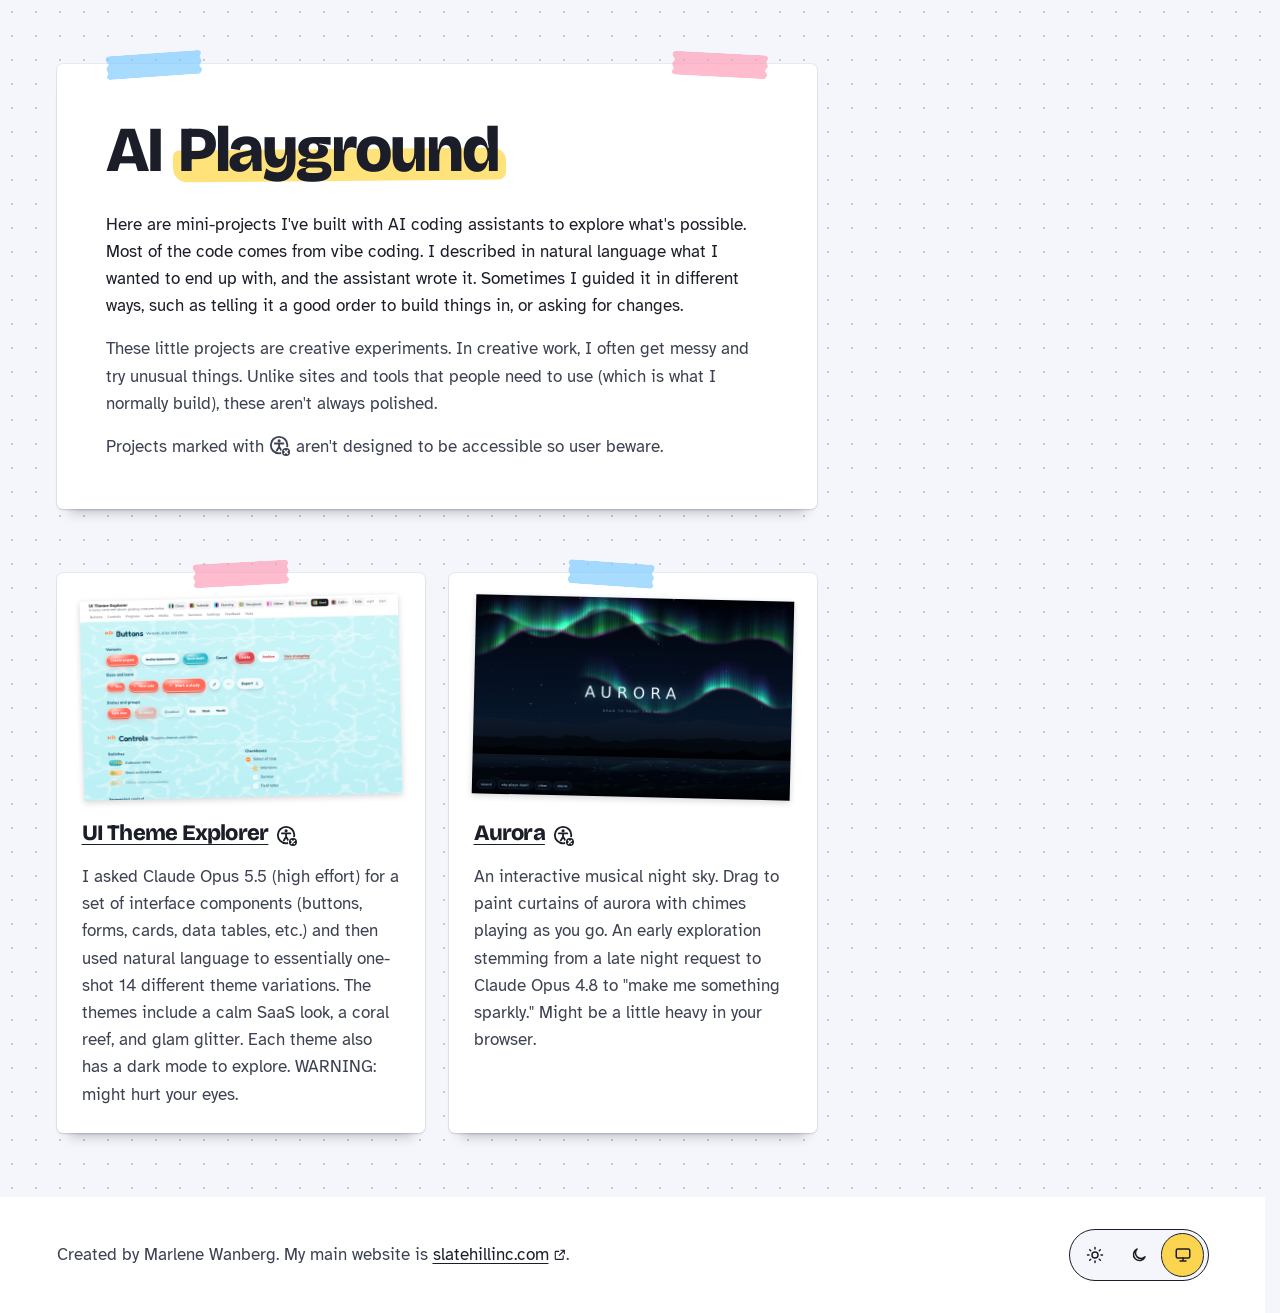
==== index.html @ acf60cfd "feat: add AI Playground gallery and first two explorations - add gallery page with project cards, ac" ====
<!DOCTYPE html>
<html lang="en">

<head>
  <meta charset="utf-8">
  <meta name="viewport" content="width=device-width, initial-scale=1">
  <title>AI Playground</title>
  <meta name="description"
    content="Mini-projects Marlene Wanberg built with AI coding assistants to explore what's possible.">
  <link rel="preconnect" href="https://fonts.googleapis.com">
  <link rel="preconnect" href="https://fonts.gstatic.com" crossorigin>
  <link rel="stylesheet"
    href="https://fonts.googleapis.com/css2?family=Atkinson+Hyperlegible:wght@400;700&family=Bricolage+Grotesque:opsz,wght@12..96,800&display=swap">
  <link rel="stylesheet" href="styles.css">
  <script>
    /* Applies a theme saved by the footer's switch before the first paint,
       so the page never flashes the other theme. The key is specific to this
       site because every page on mwanberg.github.io shares one storage. */
    try {
      const theme = localStorage.getItem('ai-playground-theme');
      if (theme === 'light' || theme === 'dark') document.documentElement.dataset.theme = theme;
    } catch { }
  </script>
  <!-- icons -->
  <link rel="icon" href="favicon.ico?v=5527d947" sizes="32x32">
  <link rel="icon" href="favicon.svg?v=9356d9ef" type="image/svg+xml">
  <link rel="apple-touch-icon" href="apple-touch-icon.png?v=b6b447d3">
  <link rel="manifest" href="site.webmanifest?v=02307423">
  <!-- /icons -->
</head>

<body>
  <svg class="icon-sprite" aria-hidden="true">
    <!-- The universal access figure with an "x" badge in the corner. The
       surface-colored ring around the badge separates it from the figure's
       circle. -->
    <symbol id="icon-a11y-off" viewBox="0 0 24 24">
      <circle cx="11" cy="11" r="9" fill="none" stroke="currentColor" stroke-width="2" />
      <circle cx="11" cy="6.2" r="1.7" fill="currentColor" />
      <path d="M6.4 9.2h9.2M11 9.2v3.6l-2.5 4M11 12.8l2.5 4" fill="none" stroke="currentColor" stroke-width="2"
        stroke-linecap="round" stroke-linejoin="round" />
      <circle cx="18.5" cy="18.5" r="5.5" style="fill: var(--color-surface)" />
      <circle cx="18.5" cy="18.5" r="4.4" fill="currentColor" />
      <path d="M16.8 16.8l3.4 3.4M20.2 16.8l-3.4 3.4" fill="none" stroke-width="1.5" stroke-linecap="round"
        style="stroke: var(--color-surface)" />
    </symbol>
    <!-- Theme switch icons: a sun, a crescent moon, and a monitor. -->
    <symbol id="icon-sun" viewBox="0 0 24 24">
      <circle cx="12" cy="12" r="4" fill="none" stroke="currentColor" stroke-width="2" />
      <path d="M12 2v2M12 20v2M4.9 4.9l1.4 1.4M17.7 17.7l1.4 1.4M2 12h2M20 12h2M4.9 19.1l1.4-1.4M17.7 6.3l1.4-1.4"
        fill="none" stroke="currentColor" stroke-width="2" stroke-linecap="round" />
    </symbol>
    <symbol id="icon-moon" viewBox="0 0 24 24">
      <path d="M20 14.5A8 8 0 1 1 9.5 4a6.5 6.5 0 0 0 10.5 10.5Z" fill="none" stroke="currentColor" stroke-width="2"
        stroke-linejoin="round" />
    </symbol>
    <symbol id="icon-system" viewBox="0 0 24 24">
      <rect x="3" y="4" width="18" height="12" rx="2" fill="none" stroke="currentColor" stroke-width="2" />
      <path d="M8 20h8M12 16v4" fill="none" stroke="currentColor" stroke-width="2" stroke-linecap="round" />
    </symbol>
    <!-- An arrow leaving a box. -->
    <symbol id="icon-external" viewBox="0 0 24 24">
      <path d="M14 4h6v6M20 4l-9 9M18 14v5a1 1 0 0 1-1 1H5a1 1 0 0 1-1-1V7a1 1 0 0 1 1-1h5" fill="none"
        stroke="currentColor" stroke-width="2" stroke-linecap="round" stroke-linejoin="round" />
    </symbol>
  </svg>

  <main class="page">
    <header class="intro">
      <h1>AI <span class="hl">Playground</span></h1>
      <p>Here are mini-projects I've built with AI coding assistants to explore what's possible. Most of the code comes
        from vibe coding. I described in natural language what I wanted to end up with, and the assistant wrote it.
        Sometimes I guided it in different ways, such as telling it a good order to build things in, or asking for
        changes.</p>
      <p class="intro-disclaimer">These little projects are creative experiments. In creative work, I often get messy
        and try unusual things. Unlike sites and tools that people need to use (which is what I normally build), these
        aren't always polished.</p>
      <p class="intro-legend">Projects marked with <svg role="img" aria-label="the accessibility symbol with an x badge">
          <use href="#icon-a11y-off" />
        </svg> aren't designed to be accessible so user beware.</p>
    </header>

    <ul class="gallery" role="list">
      <li class="card">
        <div class="card-main">
          <h2 class="card-title"><a class="card-link" href="ui-theme-explorer/index.html">UI Theme Explorer<span
                class="visually-hidden"> (not designed to be accessible)</span></a><span class="a11y-flag"
              aria-hidden="true"><svg class="a11y-flag-icon">
                <use href="#icon-a11y-off" />
              </svg><span class="a11y-flag-tip"><span class="a11y-flag-tip-body">Not designed to be
                  accessible</span></span></span></h2>
          <img class="card-image" src="ui-theme-explorer/preview.png"
            alt="The Reef theme: coral and teal rounded buttons and toggle switches with fish on them, on a rippling aqua background."
            width="1280" height="800">
          <p class="card-description">I asked Claude Opus 5.5 (high effort) for a set of interface components (buttons,
            forms, cards, data tables, etc.) and then used natural language to essentially one-shot 14 different theme
            variations. The themes include a calm SaaS look, a coral reef, and glam glitter. Each theme also has a dark
            mode to explore. WARNING: might hurt your eyes.</p>
        </div>
      </li>

      <li class="card">
        <div class="card-main">
          <h2 class="card-title"><a class="card-link" href="aurora/index.html">Aurora<span class="visually-hidden">
                (not designed to be accessible)</span></a><span class="a11y-flag" aria-hidden="true"><svg
                class="a11y-flag-icon">
                <use href="#icon-a11y-off" />
              </svg><span class="a11y-flag-tip"><span class="a11y-flag-tip-body">Not designed to be
                  accessible</span></span></span></h2>
          <img class="card-image" src="aurora/preview.png"
            alt="Green and violet aurora curtains over dark mountains and a lake, with the title &quot;Aurora&quot; and the prompt &quot;Drag to paint the sky.&quot;"
            width="1280" height="800">
          <p class="card-description">An interactive musical night sky. Drag to paint curtains of aurora with chimes
            playing as you go. An early exploration stemming from a late night request to Claude Opus 4.8 to "make me
            something sparkly." Might be a little heavy in your browser.</p>
        </div>
      </li>
    </ul>
  </main>

  <footer class="site-footer">
    <div class="site-footer-inner">
      <p>Created by Marlene Wanberg. My main website is <a href="https://www.slatehillinc.com/" target="_blank"
          rel="noopener">slatehillinc.com<span class="visually-hidden"> (opens in a new tab)</span><svg
            class="icon-external" aria-hidden="true">
            <use href="#icon-external" />
          </svg></a>.</p>
      <div class="theme-switch" role="radiogroup" aria-label="Theme" hidden>
        <div class="theme-switch-track">
          <label class="theme-option"><input class="visually-hidden" type="radio" name="theme" value="light"><svg
              aria-hidden="true">
              <use href="#icon-sun" />
            </svg><span class="visually-hidden">Light</span></label>
          <label class="theme-option"><input class="visually-hidden" type="radio" name="theme" value="dark"><svg
              aria-hidden="true">
              <use href="#icon-moon" />
            </svg><span class="visually-hidden">Dark</span></label>
          <label class="theme-option"><input class="visually-hidden" type="radio" name="theme" value="system"><svg
              aria-hidden="true">
              <use href="#icon-system" />
            </svg><span class="visually-hidden">System</span></label>
        </div>
      </div>
    </div>
  </footer>

  <script>
    /* Escape hides a showing tooltip without moving focus or the pointer
       (WCAG 1.4.13). The selector matches the conditions that show a tip in
       styles.css, so only the showing one is dismissed. The tip can show
       again once the pointer leaves the flag or focus leaves the link. */
    document.addEventListener('keydown', (event) => {
      if (event.key !== 'Escape') return;
      for (const card of document.querySelectorAll('.card:has(.a11y-flag:hover, .card-link:focus-visible)')) {
        card.dataset.tipDismissed = '';
      }
    });
    for (const card of document.querySelectorAll('.card')) {
      const reset = () => delete card.dataset.tipDismissed;
      card.querySelector('.a11y-flag')?.addEventListener('pointerleave', reset);
      card.querySelector('.card-link').addEventListener('blur', reset);
    }

    /* A tip is centered on its icon, so near a window edge it would run off
       screen. When it shows, measure it and shift it back inside; the arrow
       shifts the other way to stay over the icon. */
    const EDGE = 8;
    function keepOnScreen(tip) {
      tip.style.setProperty('--tip-nudge', '0px');
      const { left, right, width } = tip.getBoundingClientRect();
      if (width === 0) return;
      /* clientWidth excludes the scrollbar; innerWidth does not. */
      const visible = document.documentElement.clientWidth;
      let nudge = 0;
      if (right > visible - EDGE) nudge = visible - EDGE - right;
      if (left + nudge < EDGE) nudge = EDGE - left;
      tip.style.setProperty('--tip-nudge', `${nudge}px`);
    }
    for (const card of document.querySelectorAll('.card:has(.a11y-flag-tip)')) {
      const tip = card.querySelector('.a11y-flag-tip');
      card.querySelector('.a11y-flag').addEventListener('pointerenter', () => keepOnScreen(tip));
      card.querySelector('.card-link').addEventListener('focus', () => keepOnScreen(tip));
    }

    /* The footer's theme switch: Light and Dark set data-theme and save the
       choice; System clears both, so the page follows the system again. The
       script in <head> restores a saved choice on the next visit. Storage
       can be unavailable (some private modes), and the switch still works
       for the current page. */
    const THEME_KEY = 'ai-playground-theme';
    const themeSwitch = document.querySelector('.theme-switch');
    const current = document.documentElement.dataset.theme ?? 'system';
    for (const input of themeSwitch.querySelectorAll('input[name="theme"]')) {
      input.checked = input.value === current;
      input.addEventListener('change', () => {
        const root = document.documentElement;
        if (input.value === 'system') delete root.dataset.theme;
        else root.dataset.theme = input.value;
        try {
          if (input.value === 'system') localStorage.removeItem(THEME_KEY);
          else localStorage.setItem(THEME_KEY, input.value);
        } catch { }
      });
    }
    themeSwitch.hidden = false;

    /* A [data-opens] button opens the dialog with that id as a modal. A click
       whose target is the dialog itself came from the backdrop, and closes it
       only if the press started there too, so a text selection dragged past
       the paper's edge does not. */
    for (const button of document.querySelectorAll('[data-opens]')) {
      const dialog = document.getElementById(button.dataset.opens);
      if (!dialog) {
        console.error(`No dialog with id "${button.dataset.opens}"`);
        continue;
      }
      let pressedOnBackdrop = false;
      // Buttons start hidden: without this script they could not open
      // anything.
      button.hidden = false;
      button.addEventListener('click', () => dialog.showModal());
      dialog.addEventListener('pointerdown', (event) => {
        pressedOnBackdrop = event.target === dialog;
      });
      dialog.addEventListener('click', (event) => {
        if (pressedOnBackdrop && event.target === dialog) dialog.close();
      });
    }
  </script>
</body>

</html>
---- styles.css ----
/* Later layers win, so components override base without raising specificity. */
@layer tokens, base, components;

/* TOKENS: every visual value is declared here as a custom property, with
   its user-preference overrides. The other layers use only these. Media
   query breakpoints are the exception, since custom properties cannot be
   used in a media query. */
@layer tokens {
  :root {
    /* Colors are light-dark(light, dark) pairs. color-scheme picks the
       side: light dark follows the system, and the footer's theme switch
       sets data-theme to force one. */
    color-scheme: light dark;

    /* Text colors need 7:1 against --color-bg and --color-surface; the
       focus color needs 3:1 against both. */
    --color-bg: light-dark(#f4f6fb, #161922);
    --color-surface: light-dark(#ffffff, #212532);
    --color-text: light-dark(#1b1e29, #f0f2f7);
    --color-text-muted: light-dark(#3d4252, #c4c8d6);
    --color-link: var(--color-text);
    /* Transparent: in forced colors mode the browser replaces it with a
       system color and drops the shadows, so it outlines the paper. Under
       prefers-contrast: more it is --color-text. */
    --color-paper-edge: transparent;
    --color-focus: light-dark(#3546c8, #9fb0ff);
    /* Fill behind a card image, visible while it loads or if it fails. */
    --color-image-placeholder: light-dark(#e9ecf3, #2a2f3e);

    /* Decoration. The dots never sit behind text: text is always on a
       solid surface. The highlighter sits behind the page title, which is
       large text, so it needs 4.5:1 against --color-text. */
    --color-dot: light-dark(#c3c9d9, #2c3242);
    /* Yellow highlighter ink in light mode; in dark mode, a deep rose from
       the tape's pink, since a yellow dark enough for light text turns
       muddy. */
    --color-highlight: light-dark(#ffe27a, #7a2b4a);
    /* Button hover fill and the theme switch's thumb: in light mode a
       slightly heavier ink. Text and icons on it are normal size, so it
       needs 7:1, stricter than the title's 4.5:1 on --color-highlight. */
    --color-highlight-pool: light-dark(#fbd450, #7a2b4a);
    --color-tape-1: rgb(255 160 185 / 0.7);
    --color-tape-2: rgb(130 205 255 / 0.7);
    --color-tape-3: rgb(150 225 185 / 0.7);
    --color-tape-4: rgb(200 180 255 / 0.7);
    --color-tape-5: rgb(255 200 145 / 0.7);
    /* Taped paper: a hairline and contact shadow all round, plus a lift
       shadow under the untaped bottom edge only; its negative spread keeps
       it off the top and sides. */
    --shadow-paper:
      0 0 0 1px light-dark(rgb(20 24 40 / 0.05), rgb(0 0 0 / 0.35)),
      0 1px 2px light-dark(rgb(20 24 40 / 0.12), rgb(0 0 0 / 0.45)),
      0 14px 12px -12px light-dark(rgb(20 24 40 / 0.3), rgb(0 0 0 / 0.7));
    /* Things that float above the page: the tooltip and the dialog. */
    --shadow-float:
      0 1px 2px light-dark(rgb(20 24 40 / 0.08), rgb(0 0 0 / 0.4)),
      0 10px 28px light-dark(rgb(20 24 40 / 0.1), rgb(0 0 0 / 0.35));
    /* Print: a card's screenshot, styled as a photo print on the paper. */
    --shadow-print: 0 2px 6px light-dark(rgb(20 24 40 / 0.18), rgb(0 0 0 / 0.5));
    --print-tilt: 1.35deg;

    --font-display: "Bricolage Grotesque", system-ui, sans-serif;
    --font-body: "Atkinson Hyperlegible", system-ui, sans-serif;
    --font-size-small: 0.875rem;
    --font-size-body: 1.0625rem;
    --font-size-card-title: 1.375rem;
    /* The minimum keeps "Playground" on one line in a 320px viewport (400%
       zoom), where the intro leaves about 5.5 times the title size for it. */
    --font-size-page-title: clamp(2.25rem, 1.5rem + 5vw, 4rem);
    --font-weight-display: 800;
    --font-weight-strong: 700;
    --letter-spacing-display: -0.035em;
    --line-height-body: 1.6;
    --line-height-tight: 1.15;

    /* Spacing scale: multiples of 8px, plus one 4px half-step for tight
       spots. */
    --space-1: 0.25rem;
    --space-2: 0.5rem;
    --space-3: 1rem;
    --space-4: 1.5rem;
    --space-5: 2rem;
    --space-6: 3rem;
    --space-7: 4rem;

    /* Page grid: every block spans whole columns, so edges line up. */
    --grid-columns: 12;
    --gutter: var(--space-4);
    --page-max: 75rem;
    --page-inline: var(--space-4);
    /* Room above the intro; at least half of --tape-block-size, the tape's
       overhang, so the tape stays on screen. */
    --page-block-start: var(--space-7);
    --intro-padding: var(--space-6);
    --dot-spacing: var(--gutter);
    --dot-size: 1px;
    --dot-fade: calc(var(--dot-size) * 1.5);

    /* Stacking inside a card: the stretched link covers the rotated print,
       and the flag sits above the link so the pointer can reach it. The
       tape lies over the link's focus ring, where no focus color could
       contrast with both the page and the pale tape; the rest of the ring
       stays visible. */
    --layer-behind: -1;
    --layer-link: 1;
    --layer-flag: 2;
    --layer-tape: 3;

    --radius: 0.375rem;
    --border-width: 1px;
    --focus-width: 3px;
    --focus-offset: 3px;
    --underline-width: 1px;
    --underline-width-hover: 2px;
    --underline-offset: 0.2em;

    /* Card image shape; screenshots of another shape are cropped to it. */
    --card-image-ratio: 16 / 10;
    /* Highlighter stroke behind "Playground": the lower part of the line,
       barely past each end of the word, at a slight angle with uneven
       rounded ends. In em of the title. */
    --highlight-inset: 0.6em -0.05em 0.1em -0.02em;
    --highlight-radius: 0.1em 0.2em 0.12em 0.22em;
    --highlight-tilt: -0.5deg;

    /* Buttons: a thin line drawn twice, the second pass slightly askew. */
    --button-line: 1px;
    --button-radius: 0.5rem 0.35rem 0.55rem 0.3rem / 0.35rem 0.55rem 0.3rem 0.5rem;
    --button-second-radius: 0.6rem 0.3rem 0.5rem 0.4rem / 0.4rem 0.6rem 0.35rem 0.5rem;
    /* How far the second line reaches past the border; the focus ring
       clears it by this much. */
    --button-second-reach: 3px;
    --button-second-inset:
      calc(var(--button-second-reach) * -1) -2px -2px calc(var(--button-second-reach) * -1);
    --button-second-tilt: -1.2deg;
    /* On hover the second line eases most of the way into line. */
    --button-hover-straighten: 0.3;
    --button-press: 1px;

    --tape-inline-size: 6rem;
    --tape-block-size: 1.5rem;
    --tape-angle-intro-start: -4deg;
    --tape-angle-intro-end: 3deg;
    /* Torn ends: a jagged edge at each short side of a tape strip. */
    --tape-edge: polygon(
      0 8%, 3% 0, 97% 0, 100% 10%, 98% 28%, 100% 46%, 97% 64%, 100% 82%,
      97% 100%, 3% 100%, 0 90%, 2% 72%, 0 54%, 3% 36%, 0 18%
    );
    --prose-max: 65ch;
    /* Minimum size for controls outside running text. */
    --target-min: 44px;

    /* Small icons set inside a line of text, such as the external link
       arrow; the baseline offset centers them on the text. */
    --icon-inline-size: 0.8em;
    --icon-inline-baseline: -0.1em;

    /* Accessibility flag: the icon after a card title and its tooltip. */
    --flag-size: 1em;
    /* Optical offset that sets the icon low beside the title; in em so it
       scales with the title. */
    --flag-baseline: -0.33em;
    --flag-gap: var(--space-2);
    /* Body text is smaller than a card title, so the legend's icon needs a
       larger share of it to stay recognizable. */
    --flag-size-legend: 1.3em;
    --flag-legend-baseline: -0.3em;
    --tip-max: 16rem;
    --tip-rise: 0.25rem;
    --tip-arrow: 0.625rem;
    /* Horizontal correction that keeps a showing tip inside the window;
       index.html's script sets it per tip. */
    --tip-nudge: 0px;

    /* Backstory dialog. */
    --dialog-max: 40rem;
    --dialog-viewport-gap: var(--page-inline);
    /* A viewport unit, so the paper's limit does not depend on the dialog's
       own height, which follows its content. */
    --dialog-max-block: min(40rem, 100dvh - 2 * var(--dialog-viewport-gap));
    --dialog-padding: var(--intro-padding);
    --dialog-rise: 0.75rem;
    --color-backdrop: light-dark(rgb(20 24 40 / 0.45), rgb(0 0 0 / 0.6));

    /* Footer theme switch: a pill-shaped track with a thumb that slides to
       the chosen option. */
    --switch-padding: 3px;
    --switch-radius: 999px;
    /* Each option is a fixed square slot, so the track never changes size;
       the target minimum keeps each slot easy to hit. */
    --switch-option-size: var(--target-min);
    --switch-icon-size: 1.125rem;
    /* The thumb's slide: slower than other motion, easing in and out. */
    --switch-duration: 450ms;
    --ease-in-out: cubic-bezier(0.45, 0, 0.25, 1);

    /* Motion: one curve, fast at the start and settling gently. Quick is
       for small feedback such as a fill or a tooltip; settle is for things
       that move into place. */
    --ease-out: cubic-bezier(0.22, 1, 0.36, 1);
    --duration-quick: 150ms;
    --duration-settle: 260ms;
  }

  /* Narrow viewports, including high zoom: tighter page edges and intro
     padding leave room for the text. */
  @media (width < 40rem) {
    :root {
      --page-inline: var(--space-3);
      --intro-padding: var(--space-4);
    }
  }

  /* A theme chosen in the footer overrides the system preference. */
  :root[data-theme="light"] {
    color-scheme: light;
  }

  :root[data-theme="dark"] {
    color-scheme: dark;
  }

  @media (prefers-contrast: more) {
    :root {
      --color-paper-edge: var(--color-text);
    }
  }

  /* In forced colors mode the browser replaces authored colors but keeps
     system colors. Highlight keeps the focus ring distinct from text, and
     Canvas keeps the flag badge's ring and "x", drawn in --color-surface,
     apart from the badge's disc. */
  @media (forced-colors: active) {
    :root {
      --color-focus: Highlight;
      --color-surface: Canvas;
    }
  }

  /* Per-card variety: tape color cycles every 5 cards; tape angle,
     torn-end direction, position, and length, and the print's tilt, every
     7. Cards up to 4 apart always differ in color, which covers every
     side, stacked, and diagonal neighbor in the gallery's 1, 2, or 3
     columns. Neither 5 nor 7 shares a factor with 2 or 3, so each column
     steps through every color and angle. */
  .card:nth-child(5n + 1) { --tape-color: var(--color-tape-1); }
  .card:nth-child(5n + 2) { --tape-color: var(--color-tape-2); }
  .card:nth-child(5n + 3) { --tape-color: var(--color-tape-3); }
  .card:nth-child(5n + 4) { --tape-color: var(--color-tape-4); }
  .card:nth-child(5n + 5) { --tape-color: var(--color-tape-5); }

  .card:nth-child(7n + 1) { --tape-angle: -3deg; --tape-flip: 1; --tape-shift: 0%; --tape-length: 1; --print-turn: -1; }
  .card:nth-child(7n + 2) { --tape-angle: 4deg; --tape-flip: -1; --tape-shift: -6%; --tape-length: 0.9; --print-turn: 1; }
  .card:nth-child(7n + 3) { --tape-angle: -1.5deg; --tape-flip: 1; --tape-shift: 4%; --tape-length: 1.1; --print-turn: -1; }
  .card:nth-child(7n + 4) { --tape-angle: 2.5deg; --tape-flip: -1; --tape-shift: -3%; --tape-length: 1; --print-turn: 1; }
  .card:nth-child(7n + 5) { --tape-angle: -5deg; --tape-flip: 1; --tape-shift: 6%; --tape-length: 0.85; --print-turn: 1; }
  .card:nth-child(7n + 6) { --tape-angle: 1.5deg; --tape-flip: -1; --tape-shift: -5%; --tape-length: 1.15; --print-turn: -1; }
  .card:nth-child(7n + 7) { --tape-angle: -2deg; --tape-flip: 1; --tape-shift: 2%; --tape-length: 0.95; --print-turn: 1; }
}

/* BASE */
@layer base {
  *,
  *::before,
  *::after {
    box-sizing: border-box;
  }

  /* Keeps the scrollbar's space when an open dialog hides page scrolling,
     so the page does not shift sideways. */
  html {
    scrollbar-gutter: stable;
  }

  body {
    margin: 0;
    background-color: var(--color-bg);
    background-image: radial-gradient(var(--color-dot) var(--dot-size), transparent var(--dot-fade));
    background-size: var(--dot-spacing) var(--dot-spacing);
    color: var(--color-text);
    font-family: var(--font-body);
    font-size: var(--font-size-body);
    line-height: var(--line-height-body);
  }

  h1,
  h2 {
    font-family: var(--font-display);
    font-weight: var(--font-weight-display);
    letter-spacing: var(--letter-spacing-display);
    line-height: var(--line-height-tight);
    text-wrap: balance;
    /* A word wider than the line breaks instead of widening the page, as
       "Playground" can on a narrow screen with a reader's own text
       spacing (WCAG 1.4.12). Words that fit are unaffected. */
    overflow-wrap: break-word;
  }

  img {
    display: block;
    max-inline-size: 100%;
    block-size: auto;
  }

  a {
    color: var(--color-link);
    text-decoration-thickness: var(--underline-width);
    text-underline-offset: var(--underline-offset);
  }

  /* No transition: Chromium does not animate text-decoration-thickness, so
     the underline thickens instantly. */
  a:hover {
    text-decoration-thickness: var(--underline-width-hover);
  }

  :focus-visible {
    outline: var(--focus-width) solid var(--color-focus);
    outline-offset: var(--focus-offset);
  }

  /* Icon sprite. Zero size and absolute position take it out of layout;
     the hidden attribute does not hide an svg element, which would
     otherwise take a 300 by 150 box. */
  .icon-sprite {
    position: absolute;
    inline-size: 0;
    block-size: 0;
    overflow: hidden;
  }

  /* Hidden on screen, still read by screen readers. */
  .visually-hidden {
    position: absolute;
    inline-size: 1px;
    block-size: 1px;
    overflow: hidden;
    clip-path: inset(50%);
    white-space: nowrap;
  }
}

/* COMPONENTS */
@layer components {
  /* PAGE GRID */
  .page {
    display: grid;
    grid-template-columns: repeat(var(--grid-columns), minmax(0, 1fr));
    column-gap: var(--gutter);
    row-gap: var(--space-7);
    max-inline-size: var(--page-max);
    margin-inline: auto;
    padding: var(--page-block-start) var(--page-inline) var(--space-7);
  }

  /* PAPER: the intro and card sheets. */
  .intro,
  .card {
    position: relative;
    border: var(--border-width) solid var(--color-paper-edge);
    border-radius: var(--radius);
    background: var(--color-surface);
    box-shadow: var(--shadow-paper);
  }

  /* TAPE: decoration only, so it may overlap the paper's top edge, and
     clicks pass through it to the card's link. */
  .intro::before,
  .intro::after,
  .card::before {
    content: "";
    position: absolute;
    z-index: var(--layer-tape);
    pointer-events: none;
    inset-block-start: calc(var(--tape-block-size) / -2);
    inline-size: var(--tape-inline-size);
    block-size: var(--tape-block-size);
    background: var(--color-tape-2);
    clip-path: var(--tape-edge);
  }

  .intro::before {
    inset-inline-start: var(--intro-padding);
    rotate: var(--tape-angle-intro-start);
  }

  .intro::after {
    inset-inline-end: var(--intro-padding);
    rotate: var(--tape-angle-intro-end);
    background: var(--color-tape-1);
  }

  /* Color, angle, position, length, and flip come from the per-card
     variety cycles in the tokens layer. */
  .card::before {
    inset-inline-start: calc(50% + var(--tape-shift));
    inline-size: calc(var(--tape-inline-size) * var(--tape-length));
    translate: -50% 0;
    rotate: var(--tape-angle);
    scale: var(--tape-flip) 1;
    background: var(--tape-color);
  }

  /* INTRO */
  .intro {
    grid-column: 1 / -1;
    padding: var(--intro-padding);
  }

  /* Isolation keeps the highlighter stroke, drawn behind the text, above
     the intro's paper. */
  .intro h1 {
    isolation: isolate;
    margin-block: 0 var(--space-4);
    font-size: var(--font-size-page-title);
  }

  .intro p {
    max-inline-size: var(--prose-max);
    margin-block: 0 var(--space-3);
  }

  .intro p:last-child {
    margin-block-end: 0;
  }

  .intro-disclaimer {
    color: var(--color-text-muted);
  }

  .hl {
    position: relative;
    padding-inline: var(--space-1);
  }

  .hl::before {
    content: "";
    position: absolute;
    z-index: var(--layer-behind);
    inset: var(--highlight-inset);
    border-radius: var(--highlight-radius);
    background: var(--color-highlight);
    rotate: var(--highlight-tilt);
  }

  /* GALLERY: a subgrid, so cards span the page's own columns. */
  .gallery {
    display: grid;
    grid-column: 1 / -1;
    grid-template-columns: subgrid;
    row-gap: var(--space-6);
    margin: 0;
    padding: 0;
    list-style: none;
  }

  .card {
    grid-column: 1 / -1;
  }

  @media (width >= 40rem) {
    .card {
      grid-column: span 6;
    }
  }

  /* The intro spans eight columns, so its edge lines up with the second
     card's. */
  @media (width >= 64rem) {
    .intro {
      grid-column: 1 / span 8;
    }

    .card {
      grid-column: span 4;
    }
  }

  .card-main {
    position: relative;
    display: flex;
    flex-direction: column;
    gap: var(--space-3);
    padding: var(--space-4);
  }

  /* Only the screenshot tilts: rotated text renders soft. */
  .card-image {
    /* The title comes first in the source so screen reader users hear it
       before the image; this order puts the image on top visually. */
    order: -1;
    inline-size: 100%;
    aspect-ratio: var(--card-image-ratio);
    object-fit: cover;
    background: var(--color-image-placeholder);
    box-shadow: var(--shadow-print);
    rotate: calc(var(--print-tilt) * var(--print-turn));
  }

  .card:has(.card-link:hover) .card-image,
  .card:has(.card-link:focus-visible) .card-image {
    rotate: 0deg;
  }

  @media (prefers-reduced-motion: no-preference) {
    .card-image {
      transition: rotate var(--duration-settle) var(--ease-out);
    }
  }

  .card-title {
    margin: var(--space-2) 0 0;
    font-size: var(--font-size-card-title);
  }

  /* Stretches the link's click area over the whole card body, so the image
     is clickable without a second link or tab stop. The rotated image
     paints in the same layer as positioned boxes and follows the link in
     source, so this area needs a z-index to stay above it. */
  .card-link::after {
    content: "";
    position: absolute;
    z-index: var(--layer-link);
    inset: 0;
    border-radius: var(--radius);
  }

  /* The ring moves from the title text to the stretched area, outlining
     everything the link covers. */
  .card-link:focus-visible {
    outline: none;
  }

  .card-link:focus-visible::after {
    outline: var(--focus-width) solid var(--color-focus);
    outline-offset: var(--focus-offset);
  }

  /* ACCESSIBILITY FLAG: an icon after the card title. It sits above the
     stretched link area, so the pointer can reach it. */
  .a11y-flag {
    position: relative;
    z-index: var(--layer-flag);
    display: inline-block;
    margin-inline-start: var(--flag-gap);
    vertical-align: var(--flag-baseline);
  }

  .a11y-flag-icon {
    display: block;
    inline-size: var(--flag-size);
    block-size: var(--flag-size);
  }

  /* Padding rather than margin, so the pointer can move from the icon onto
     the tip without leaving the hover area. Hidden, the tip takes no space,
     so it cannot widen the page on a narrow screen. */
  .a11y-flag-tip {
    display: none;
    position: absolute;
    inset-block-end: 100%;
    /* The nudge goes on the position, not on translate, which the fade
       animates; on translate the tip would slide sideways into place. */
    inset-inline-start: calc(50% + var(--tip-nudge));
    translate: -50% var(--tip-rise);
    padding-block-end: var(--space-2);
    inline-size: max-content;
    max-inline-size: var(--tip-max);
    opacity: 0;
  }

  /* index.html's Escape handler sets data-tip-dismissed; leaving the flag
     or the link clears it. */
  .card:not([data-tip-dismissed]) .a11y-flag:hover .a11y-flag-tip,
  .card:not([data-tip-dismissed]):has(.card-link:focus-visible) .a11y-flag-tip {
    display: block;
    translate: -50% 0;
    opacity: 1;
  }

  /* display switches discretely, so the tip stays displayed until its
     fade-out ends; the starting style gives the fade-in somewhere to start
     from. */
  @media (prefers-reduced-motion: no-preference) {
    .a11y-flag-tip {
      transition:
        opacity var(--duration-quick) var(--ease-out),
        translate var(--duration-quick) var(--ease-out),
        display var(--duration-quick) allow-discrete;
    }

    @starting-style {
      .card:not([data-tip-dismissed]) .a11y-flag:hover .a11y-flag-tip,
      .card:not([data-tip-dismissed]):has(.card-link:focus-visible) .a11y-flag-tip {
        translate: -50% var(--tip-rise);
        opacity: 0;
      }
    }
  }

  /* The tip sits inside the h2, so it resets the heading's display type. */
  .a11y-flag-tip-body {
    position: relative;
    display: block;
    padding: var(--space-2) var(--space-3);
    border: var(--border-width) solid var(--color-text);
    border-radius: var(--radius);
    background: var(--color-surface);
    box-shadow: var(--shadow-float);
    font-family: var(--font-body);
    font-size: var(--font-size-small);
    font-weight: var(--font-weight-strong);
    letter-spacing: normal;
    line-height: var(--line-height-tight);
  }

  /* The arrow: a square turned 45 degrees, showing only its two lower
     borders, so its point points at the icon below. The nudge that keeps
     the tip on screen is undone here, so the arrow stays over the icon. */
  .a11y-flag-tip-body::after {
    content: "";
    position: absolute;
    inset-block-start: 100%;
    inset-inline-start: calc(50% - var(--tip-nudge));
    inline-size: var(--tip-arrow);
    block-size: var(--tip-arrow);
    translate: -50% -50%;
    rotate: 45deg;
    border-inline-end: var(--border-width) solid var(--color-text);
    border-block-end: var(--border-width) solid var(--color-text);
    background: var(--color-surface);
  }

  .intro-legend {
    color: var(--color-text-muted);
  }

  .intro-legend svg {
    display: inline-block;
    inline-size: var(--flag-size-legend);
    block-size: var(--flag-size-legend);
    vertical-align: var(--flag-legend-baseline);
  }

  .card-description {
    margin: 0;
    color: var(--color-text-muted);
  }

  /* BACKSTORY: a card's optional button and its modal dialog. The button
     sits outside .card-main, so the stretched link does not cover it. */
  .backstory-open,
  .backstory-close {
    position: relative;
    min-block-size: var(--target-min);
    padding: var(--space-2) var(--space-3);
    border: var(--button-line) solid var(--color-text);
    border-radius: var(--button-radius);
    background: var(--color-surface);
    color: var(--color-text);
    font: inherit;
    font-weight: var(--font-weight-strong);
    cursor: pointer;
    transition: background-color var(--duration-quick) var(--ease-out);
  }

  /* The second, askew line. */
  .backstory-open::after,
  .backstory-close::after {
    content: "";
    position: absolute;
    inset: var(--button-second-inset);
    border: var(--button-line) solid var(--color-text);
    border-radius: var(--button-second-radius);
    rotate: var(--button-second-tilt);
    pointer-events: none;
  }

  .backstory-open:hover,
  .backstory-close:hover {
    background: var(--color-highlight-pool);
  }

  .backstory-open:focus-visible,
  .backstory-close:focus-visible {
    outline-offset: calc(var(--focus-offset) + var(--button-second-reach));
  }

  /* The fill fade above sits outside the reduced-motion query: a color
     change moves nothing. */
  @media (prefers-reduced-motion: no-preference) {
    .backstory-open,
    .backstory-close {
      transition:
        background-color var(--duration-quick) var(--ease-out),
        translate var(--duration-quick) var(--ease-out);
    }

    .backstory-open::after,
    .backstory-close::after {
      transition: rotate var(--duration-settle) var(--ease-out);
    }

    .backstory-open:hover::after,
    .backstory-close:hover::after {
      rotate: calc(var(--button-second-tilt) * var(--button-hover-straighten));
    }

    .backstory-open:active,
    .backstory-close:active {
      translate: 0 var(--button-press);
    }
  }

  /* The top margin clears the card link's focus ring, drawn outside
     .card-main, and this button's own second line. */
  .backstory-open {
    margin:
      calc(var(--focus-offset) + var(--focus-width) + var(--button-second-reach))
      var(--space-4) var(--space-4);
  }

  /* No padding, so .backstory-paper fills the dialog and a click whose
     target is the dialog itself came from the backdrop. max-inline-size:
     none lifts the browser's default limit, which is narrower than the page
     edges on a phone. */
  .backstory {
    inline-size: min(var(--dialog-max), 100% - 2 * var(--dialog-viewport-gap));
    max-inline-size: none;
    max-block-size: none;
    padding: 0;
    border: var(--border-width) solid var(--color-paper-edge);
    border-radius: var(--radius);
    background: var(--color-surface);
    box-shadow: var(--shadow-float);
    color: var(--color-text);
    overflow: visible;
  }

  .backstory::backdrop {
    background: var(--color-backdrop);
  }

  /* The scrolling region. Close sits inside it, so arrow keys pressed on
     Close scroll the backstory; the region is also focusable itself, for
     browsers that do not make scrolling areas focusable on their own. */
  .backstory-paper {
    max-block-size: var(--dialog-max-block);
    padding: var(--dialog-padding);
    overflow-y: auto;
  }

  /* Heading and Close share a row, so a long heading wraps beside the
     button instead of running under it. */
  .backstory-head {
    display: flex;
    align-items: start;
    gap: var(--space-3);
    margin-block-end: var(--space-4);
  }

  .backstory h2 {
    flex: 1;
    margin: 0;
    font-size: var(--font-size-card-title);
  }

  .backstory p {
    max-inline-size: var(--prose-max);
    margin: 0 0 var(--space-3);
  }

  .backstory p:last-child {
    margin-block-end: 0;
  }

  .backstory-close {
    min-inline-size: var(--target-min);
  }

  /* Scrolling the page behind an open dialog would move the cards out from
     under the reader. */
  html:has(.backstory[open]) {
    overflow: hidden;
  }

  /* overlay and display switch discretely, keeping the dialog in the top
     layer and displayed until its fade-out ends. */
  @media (prefers-reduced-motion: no-preference) {
    .backstory {
      transition:
        opacity var(--duration-settle) var(--ease-out),
        translate var(--duration-settle) var(--ease-out),
        overlay var(--duration-settle) allow-discrete,
        display var(--duration-settle) allow-discrete;
    }

    .backstory::backdrop {
      transition:
        opacity var(--duration-settle) var(--ease-out),
        overlay var(--duration-settle) allow-discrete,
        display var(--duration-settle) allow-discrete;
    }

    .backstory {
      opacity: 0;
      translate: 0 var(--dialog-rise);
    }

    .backstory::backdrop {
      opacity: 0;
    }

    .backstory[open] {
      opacity: 1;
      translate: 0 0;
    }

    .backstory[open]::backdrop {
      opacity: 1;
    }

    @starting-style {
      .backstory[open] {
        opacity: 0;
        translate: 0 var(--dialog-rise);
      }

      .backstory[open]::backdrop {
        opacity: 0;
      }
    }
  }

  /* FOOTER: a full-width solid strip; its text lines up with the page grid. */
  .site-footer {
    padding-block: var(--space-5);
    background: var(--color-surface);
    color: var(--color-text-muted);
  }

  .site-footer-inner {
    display: flex;
    flex-wrap: wrap;
    align-items: center;
    gap: var(--space-3) var(--space-5);
    max-inline-size: var(--page-max);
    margin: 0 auto;
    padding-inline: var(--page-inline);
  }

  .site-footer-inner p {
    margin: 0;
  }

  /* THEME SWITCH: a sliding toggle over native radios, which stay focusable
     though hidden, so keyboard use and announcements come from the browser.
     The script removes the hidden attribute; without it the switch could
     not work. The auto margin keeps it at the right edge, also when it
     wraps under the credit line. */
  .theme-switch:not([hidden]) {
    display: flex;
    margin-inline-start: auto;
  }

  /* Forced colors mode overrides color-scheme, so a theme choice would
     change nothing there. */
  @media (forced-colors: active) {
    .theme-switch:not([hidden]) {
      display: none;
    }
  }

  .theme-switch-track {
    position: relative;
    display: grid;
    grid-template-columns: repeat(3, var(--switch-option-size));
    padding: var(--switch-padding);
    border: var(--button-line) solid var(--color-text);
    border-radius: var(--switch-radius);
    background: var(--color-bg);
  }

  /* The thumb under the checked option. Its border keeps the selection
     visible in forced colors mode, where the fill is dropped. */
  .theme-switch-track::before {
    content: "";
    position: absolute;
    inset-block: var(--switch-padding);
    inset-inline-start: var(--switch-padding);
    inline-size: calc((100% - 2 * var(--switch-padding)) / 3);
    border: var(--button-line) solid var(--color-text);
    border-radius: var(--switch-radius);
    background: var(--color-highlight-pool);
    translate: calc(var(--switch-index) * 100%) 0;
  }

  .theme-switch-track:has(input[value="light"]:checked) { --switch-index: 0; }
  .theme-switch-track:has(input[value="dark"]:checked) { --switch-index: 1; }
  .theme-switch-track:has(input[value="system"]:checked) { --switch-index: 2; }

  @media (prefers-reduced-motion: no-preference) {
    .theme-switch-track::before {
      transition: translate var(--switch-duration) var(--ease-in-out);
    }

    .theme-option {
      transition: background-color var(--duration-quick) var(--ease-out);
    }
  }

  .theme-option {
    position: relative;
    display: grid;
    place-items: center;
    block-size: var(--switch-option-size);
    border-radius: var(--switch-radius);
    color: var(--color-text);
    cursor: pointer;
  }

  .theme-option:hover:not(:has(input:checked)) {
    background: var(--color-image-placeholder);
  }

  /* The radio itself is hidden, so its focus ring moves to the option. It
     sits inside the option, on the track or the thumb, because outside it
     would cross the track's border, which is text-colored. */
  .theme-option:has(input:focus-visible) {
    outline: var(--focus-width) solid var(--color-focus);
    outline-offset: calc(var(--focus-width) * -1);
  }

  .theme-option svg {
    inline-size: var(--switch-icon-size);
    block-size: var(--switch-icon-size);
  }

  /* Marks a link that opens in a new tab; the link's hidden text says the
     same to screen readers. */
  .icon-external {
    display: inline-block;
    inline-size: var(--icon-inline-size);
    block-size: var(--icon-inline-size);
    margin-inline-start: var(--space-1);
    vertical-align: var(--icon-inline-baseline);
  }
}
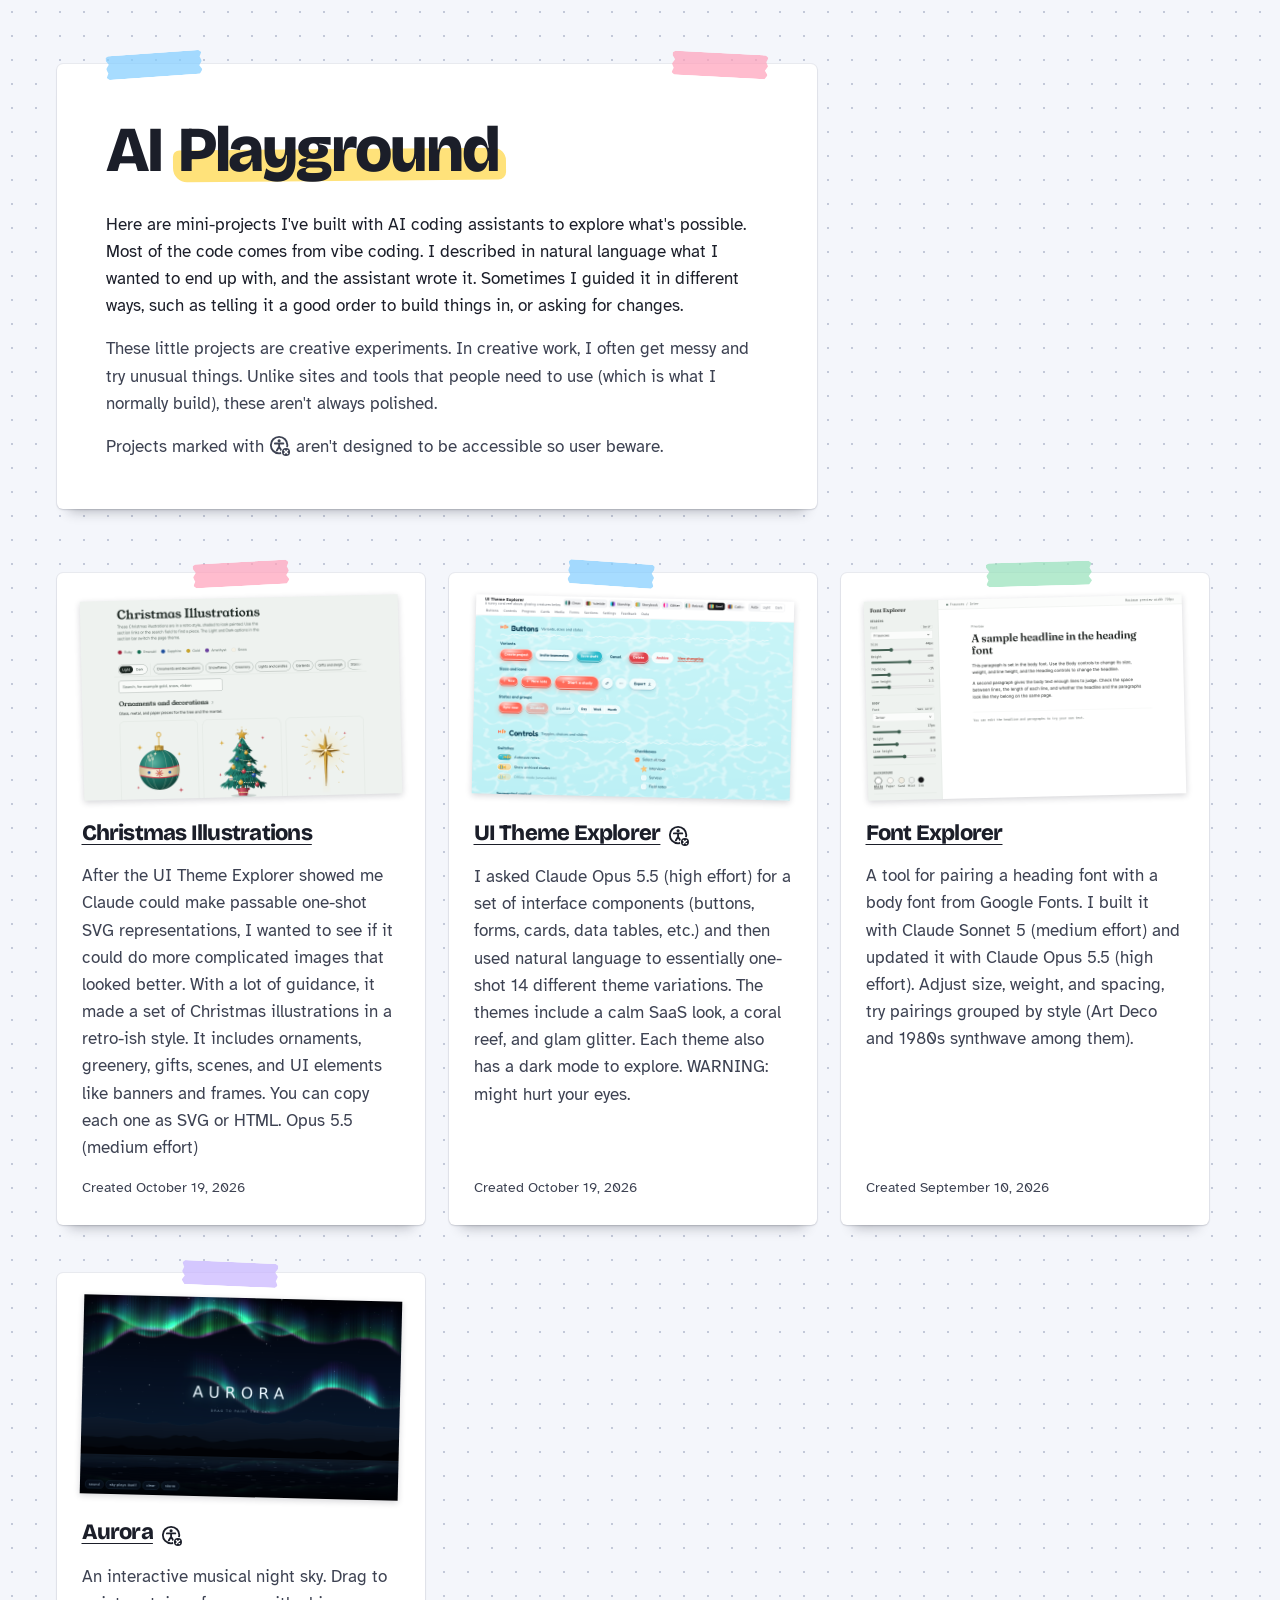
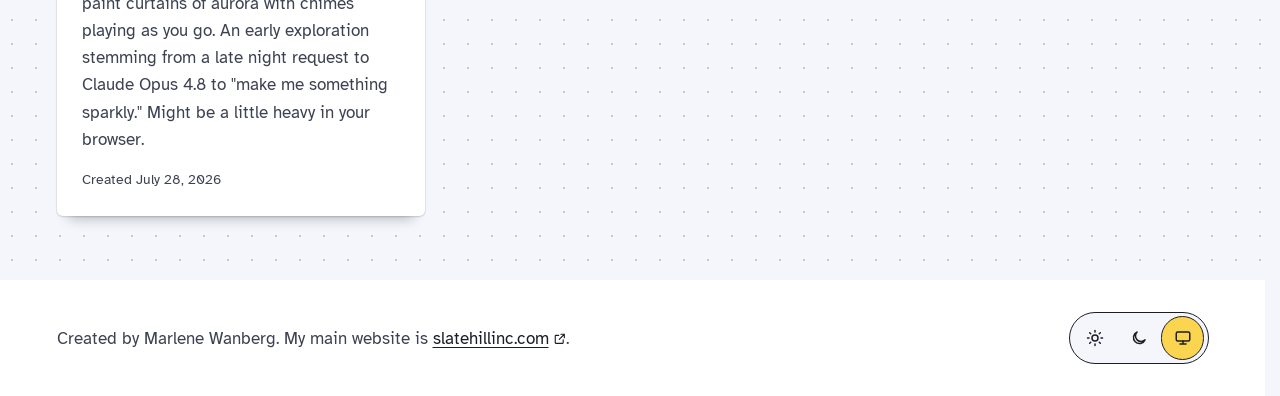
==== commit 34db1b23: "feat: add Font Explorer and Christmas Illustrations, with card dates - add Font Explorer, a heading " ====
--- a/index.html
+++ b/index.html
@@ -75,12 +75,31 @@
       <p class="intro-disclaimer">These little projects are creative experiments. In creative work, I often get messy
         and try unusual things. Unlike sites and tools that people need to use (which is what I normally build), these
         aren't always polished.</p>
-      <p class="intro-legend">Projects marked with <svg role="img" aria-label="the accessibility symbol with an x badge">
+      <p class="intro-legend">Projects marked with <svg role="img"
+          aria-label="the accessibility symbol with an x badge">
           <use href="#icon-a11y-off" />
         </svg> aren't designed to be accessible so user beware.</p>
     </header>
 
     <ul class="gallery" role="list">
+      <li class="card">
+        <div class="card-main">
+          <h2 class="card-title"><a class="card-link" href="christmas-illustrations/index.html">Christmas
+              Illustrations</a></h2>
+          <img class="card-image" src="christmas-illustrations/preview.png"
+            alt="The Christmas Illustrations page: a teal glass ornament with a cream band, a decorated tree, and a gold star, under a section bar and a search field."
+            width="1280" height="800">
+          <p class="card-description">After the UI Theme Explorer showed me Claude could make passable one-shot SVG
+            representations, I wanted to see if it could do more complicated images that
+            looked better. With a lot of guidance, it made a set of Christmas illustrations in a retro-ish style. It
+            includes ornaments, greenery, gifts, scenes, and UI elements like banners
+            and
+            frames. You can copy each one as SVG or HTML. Opus 5.5
+            (medium effort)</p>
+          <p class="card-date">Created <time datetime="2026-10-19">October 19, 2026</time></p>
+        </div>
+      </li>
+
       <li class="card">
         <div class="card-main">
           <h2 class="card-title"><a class="card-link" href="ui-theme-explorer/index.html">UI Theme Explorer<span
@@ -96,6 +115,20 @@
             forms, cards, data tables, etc.) and then used natural language to essentially one-shot 14 different theme
             variations. The themes include a calm SaaS look, a coral reef, and glam glitter. Each theme also has a dark
             mode to explore. WARNING: might hurt your eyes.</p>
+          <p class="card-date">Created <time datetime="2026-10-19">October 19, 2026</time></p>
+        </div>
+      </li>
+
+      <li class="card">
+        <div class="card-main">
+          <h2 class="card-title"><a class="card-link" href="font-explorer/index.html">Font Explorer</a></h2>
+          <img class="card-image" src="font-explorer/preview.png"
+            alt="Font controls in a side panel beside a sample headline set in Fraunces and two paragraphs set in Inter."
+            width="1280" height="800">
+          <p class="card-description">A tool for pairing a heading font with a body font from Google Fonts. I built it
+            with Claude Sonnet 5 (medium effort) and updated it with Claude Opus 5.5 (high effort). Adjust size, weight,
+            and spacing, try pairings grouped by style (Art Deco and 1980s synthwave among them).</p>
+          <p class="card-date">Created <time datetime="2026-09-10">September 10, 2026</time></p>
         </div>
       </li>
 
@@ -113,6 +146,7 @@
           <p class="card-description">An interactive musical night sky. Drag to paint curtains of aurora with chimes
             playing as you go. An early exploration stemming from a late night request to Claude Opus 4.8 to "make me
             something sparkly." Might be a little heavy in your browser.</p>
+          <p class="card-date">Created <time datetime="2026-07-28">July 28, 2026</time></p>
         </div>
       </li>
     </ul>
--- a/styles.css
+++ b/styles.css
@@ -454,7 +454,11 @@
     list-style: none;
   }
 
+  /* A column, so the card body can fill the height the gallery row gives
+     every card. */
   .card {
+    display: flex;
+    flex-direction: column;
     grid-column: 1 / -1;
   }
 
@@ -479,6 +483,7 @@
   .card-main {
     position: relative;
     display: flex;
+    flex-grow: 1;
     flex-direction: column;
     gap: var(--space-3);
     padding: var(--space-4);
@@ -647,6 +652,14 @@
     color: var(--color-text-muted);
   }
 
+  /* The auto margin takes up any spare height, so dates line up along the
+     bottom of a row whatever the description lengths. */
+  .card-date {
+    margin: auto 0 0;
+    color: var(--color-text-muted);
+    font-size: var(--font-size-small);
+  }
+
   /* BACKSTORY: a card's optional button and its modal dialog. The button
      sits outside .card-main, so the stretched link does not cover it. */
   .backstory-open,
@@ -713,8 +726,10 @@
   }
 
   /* The top margin clears the card link's focus ring, drawn outside
-     .card-main, and this button's own second line. */
+     .card-main, and this button's own second line. align-self keeps the
+     button its own width in the card's flex column. */
   .backstory-open {
+    align-self: start;
     margin:
       calc(var(--focus-offset) + var(--focus-width) + var(--button-second-reach))
       var(--space-4) var(--space-4);
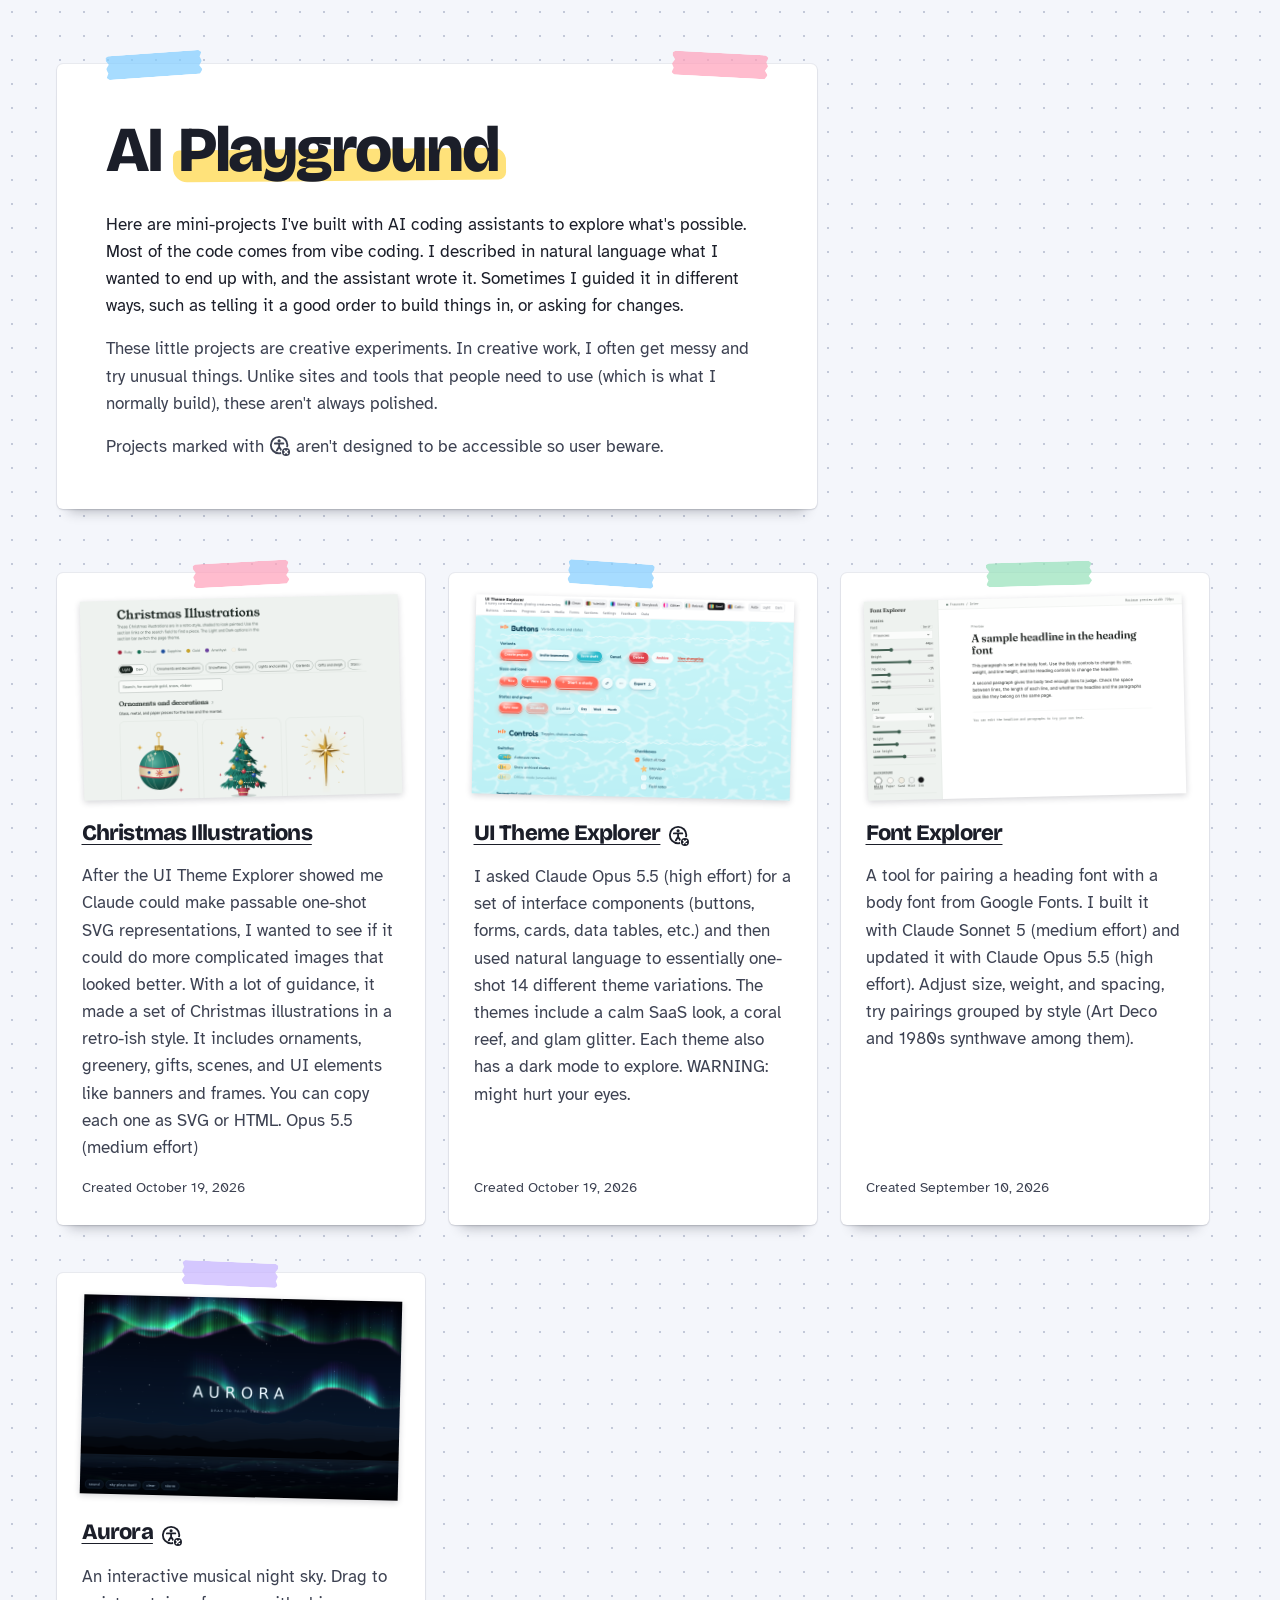
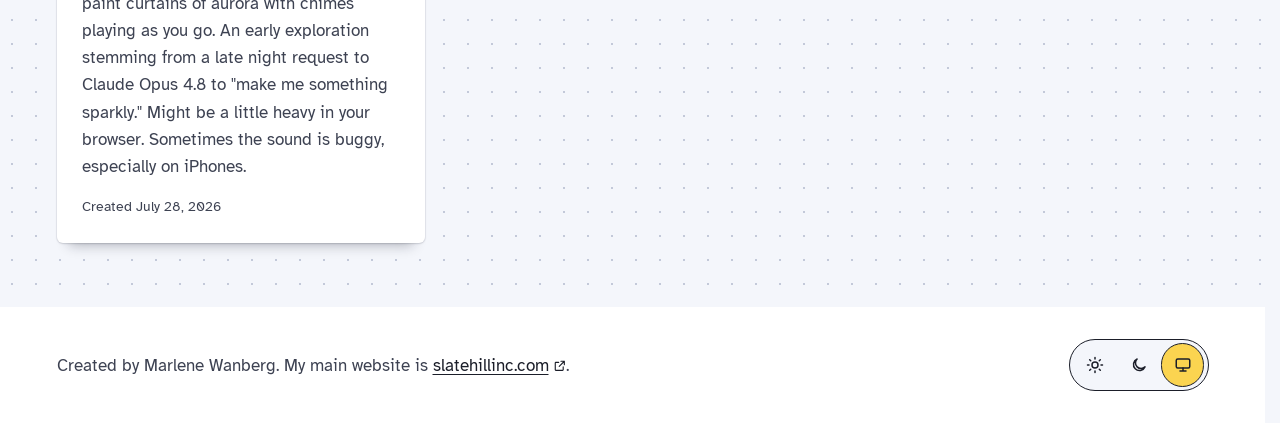
==== commit 71e2bcec: "fix: let a tap on the accessibility flag open its tooltip - toggle the flag tooltip on click or tap " ====
--- a/index.html
+++ b/index.html
@@ -145,7 +145,8 @@
             width="1280" height="800">
           <p class="card-description">An interactive musical night sky. Drag to paint curtains of aurora with chimes
             playing as you go. An early exploration stemming from a late night request to Claude Opus 4.8 to "make me
-            something sparkly." Might be a little heavy in your browser.</p>
+            something sparkly." Might be a little heavy in your browser. Sometimes the sound is buggy, especially on
+            iPhones.</p>
           <p class="card-date">Created <time datetime="2026-07-28">July 28, 2026</time></p>
         </div>
       </li>
@@ -180,13 +181,24 @@
 
   <script>
     /* Escape hides a showing tooltip without moving focus or the pointer
-       (WCAG 1.4.13). The selector matches the conditions that show a tip in
-       styles.css, so only the showing one is dismissed. The tip can show
-       again once the pointer leaves the flag or focus leaves the link. */
+       (WCAG 1.4.13). It closes a tip opened by a click, and dismisses one
+       shown by hover or focus, matching those conditions in styles.css so
+       only the showing one is dismissed. A dismissed tip can show again
+       once the pointer leaves the flag or focus leaves the link. */
     document.addEventListener('keydown', (event) => {
       if (event.key !== 'Escape') return;
+      for (const card of document.querySelectorAll('.card[data-tip-open]')) {
+        delete card.dataset.tipOpen;
+      }
       for (const card of document.querySelectorAll('.card:has(.a11y-flag:hover, .card-link:focus-visible)')) {
         card.dataset.tipDismissed = '';
+      }
+    });
+
+    /* A click anywhere but a tip's own flag closes a tip opened by a click. */
+    document.addEventListener('click', (event) => {
+      for (const card of document.querySelectorAll('.card[data-tip-open]')) {
+        if (!card.querySelector('.a11y-flag').contains(event.target)) delete card.dataset.tipOpen;
       }
     });
     for (const card of document.querySelectorAll('.card')) {
@@ -210,10 +222,22 @@
       if (left + nudge < EDGE) nudge = EDGE - left;
       tip.style.setProperty('--tip-nudge', `${nudge}px`);
     }
+    /* A click or tap on the flag toggles its tip, which is how a touch
+       screen, with no hover, shows it. */
     for (const card of document.querySelectorAll('.card:has(.a11y-flag-tip)')) {
+      const flag = card.querySelector('.a11y-flag');
       const tip = card.querySelector('.a11y-flag-tip');
-      card.querySelector('.a11y-flag').addEventListener('pointerenter', () => keepOnScreen(tip));
+      flag.addEventListener('pointerenter', () => keepOnScreen(tip));
       card.querySelector('.card-link').addEventListener('focus', () => keepOnScreen(tip));
+      flag.addEventListener('click', () => {
+        if ('tipOpen' in card.dataset) {
+          delete card.dataset.tipOpen;
+          return;
+        }
+        card.dataset.tipOpen = '';
+        delete card.dataset.tipDismissed;
+        keepOnScreen(tip);
+      });
     }
 
     /* The footer's theme switch: Light and Dark set data-theme and save the
--- a/styles.css
+++ b/styles.css
@@ -161,6 +161,11 @@
        scales with the title. */
     --flag-baseline: -0.33em;
     --flag-gap: var(--space-2);
+    /* The flag's hover and tap area: taller than the target minimum, and
+       reaching further right, into the blank card beside the title, than
+       left, over the title's end. */
+    --flag-target-block: 48px;
+    --flag-target-end: 32px;
     /* Body text is smaller than a card title, so the legend's icon needs a
        larger share of it to stay recognizable. */
     --flag-size-legend: 1.3em;
@@ -549,6 +554,22 @@
     display: inline-block;
     margin-inline-start: var(--flag-gap);
     vertical-align: var(--flag-baseline);
+  }
+
+  /* Widens the flag's hover and tap area beyond the icon, which is
+     smaller than the target minimum, without moving it. On the left it
+     reaches half the target minimum from the icon's center. It lies under
+     the icon but, inside the flag's own stacking context, still above the
+     card's link. */
+  .a11y-flag::before {
+    content: "";
+    position: absolute;
+    z-index: var(--layer-behind);
+    inset-block-start: 50%;
+    inset-inline-start: calc((var(--flag-size) - var(--target-min)) / 2);
+    inset-inline-end: calc(var(--flag-target-end) * -1);
+    block-size: var(--flag-target-block);
+    translate: 0 -50%;
   }
 
   .a11y-flag-icon {
@@ -574,13 +595,25 @@
     opacity: 0;
   }
 
-  /* index.html's Escape handler sets data-tip-dismissed; leaving the flag
-     or the link clears it. */
-  .card:not([data-tip-dismissed]) .a11y-flag:hover .a11y-flag-tip,
+  /* index.html's script sets data-tip-open when the flag is clicked or
+     tapped, and data-tip-dismissed on Escape; leaving the flag or the link
+     clears the dismissal. */
+  .card[data-tip-open] .a11y-flag-tip,
   .card:not([data-tip-dismissed]):has(.card-link:focus-visible) .a11y-flag-tip {
     display: block;
     translate: -50% 0;
     opacity: 1;
+  }
+
+  /* Only where the pointer can hover: a touch screen keeps :hover on the
+     last tapped element, which would hold the tip open after a second tap
+     closes it. */
+  @media (hover: hover) {
+    .card:not([data-tip-dismissed]) .a11y-flag:hover .a11y-flag-tip {
+      display: block;
+      translate: -50% 0;
+      opacity: 1;
+    }
   }
 
   /* display switches discretely, so the tip stays displayed until its
@@ -595,6 +628,7 @@
     }
 
     @starting-style {
+      .card[data-tip-open] .a11y-flag-tip,
       .card:not([data-tip-dismissed]) .a11y-flag:hover .a11y-flag-tip,
       .card:not([data-tip-dismissed]):has(.card-link:focus-visible) .a11y-flag-tip {
         translate: -50% var(--tip-rise);
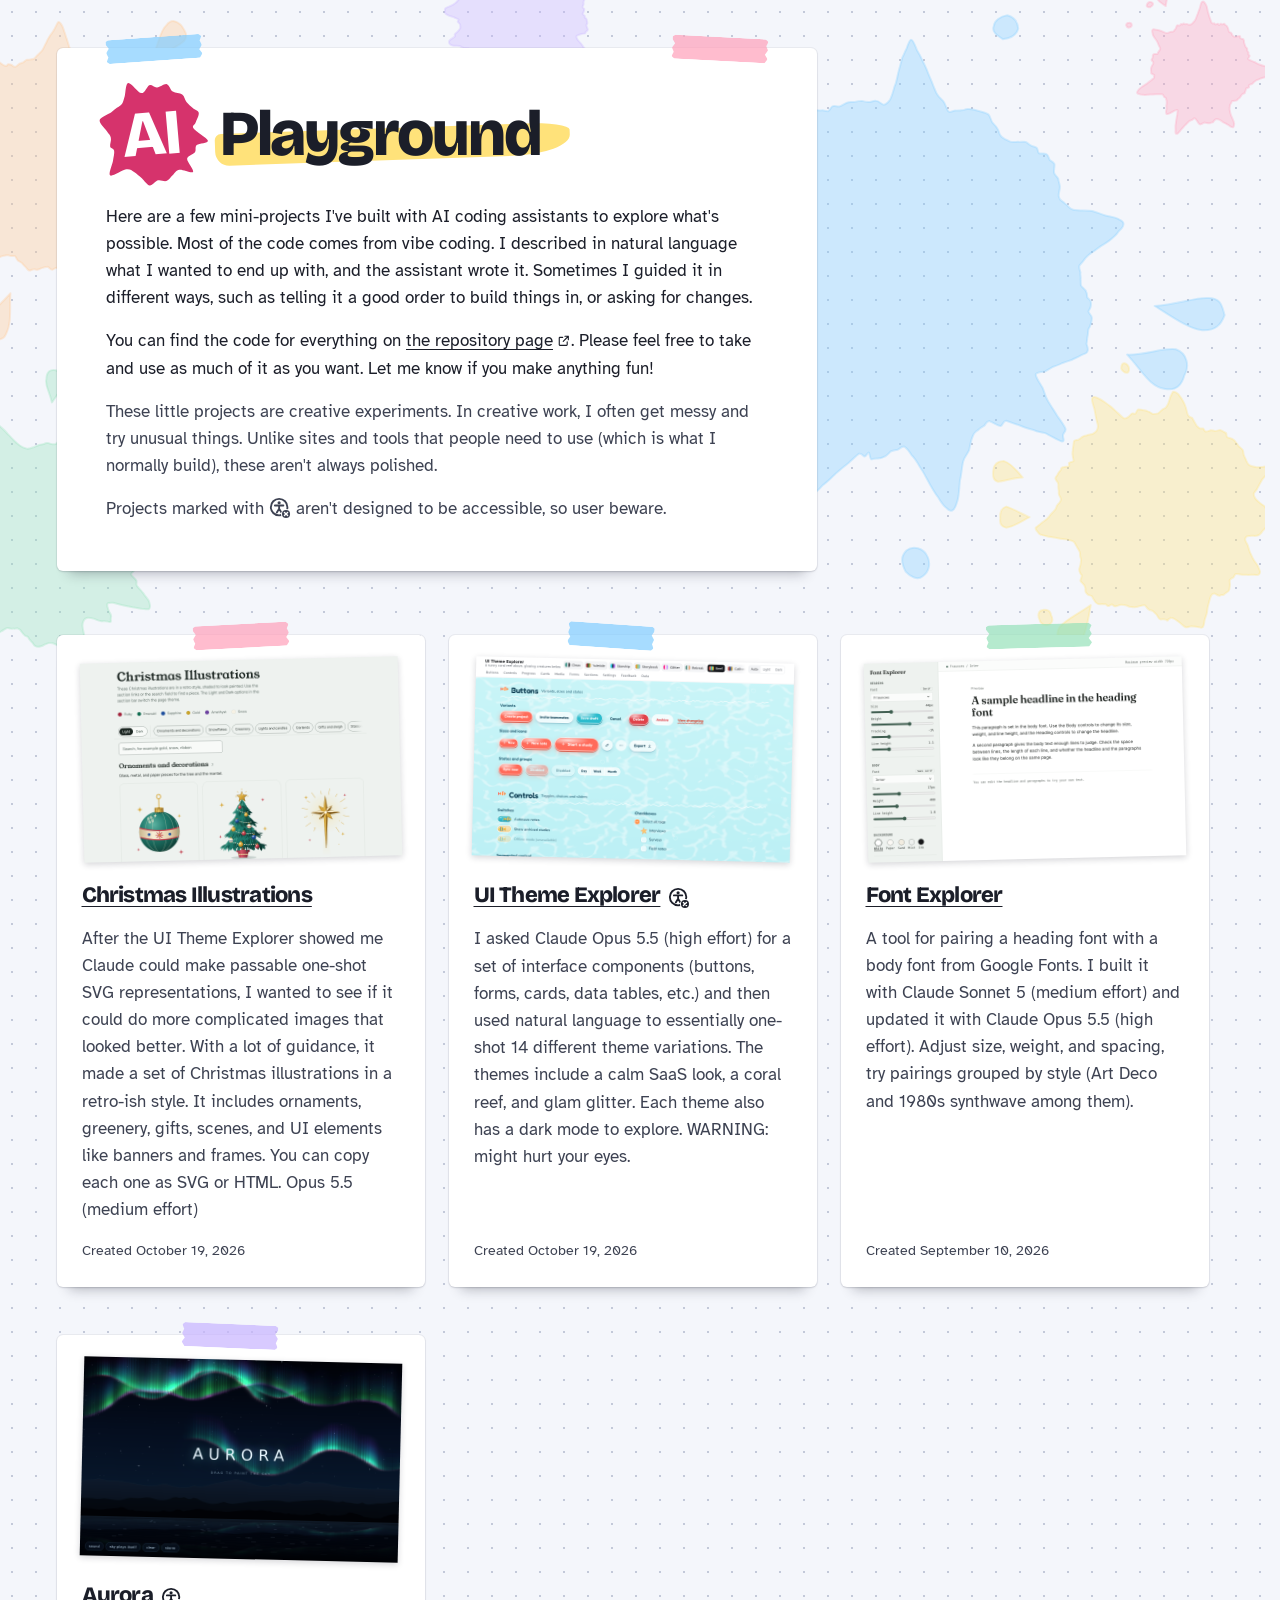
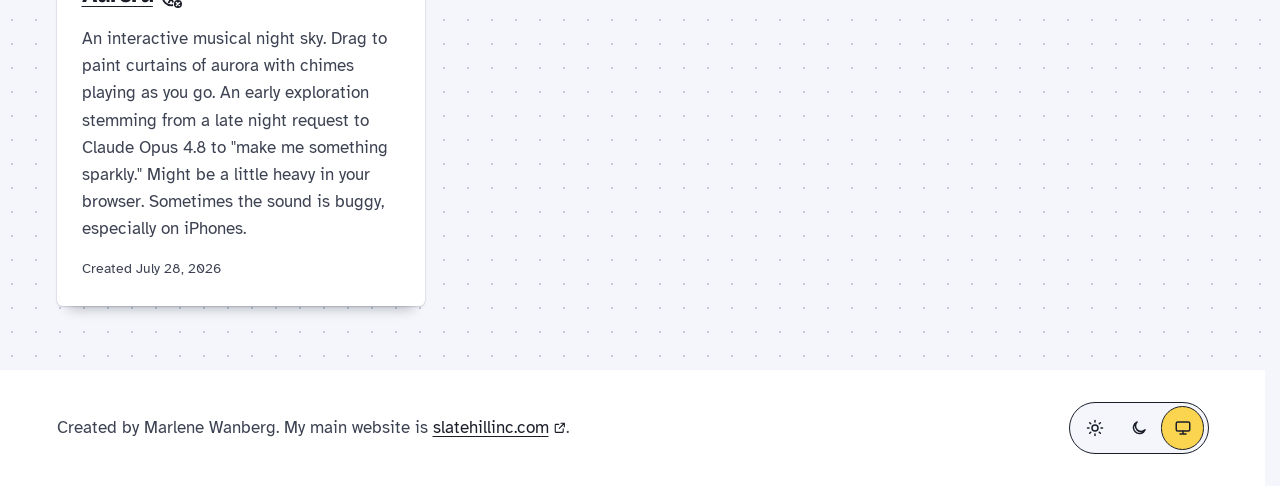
==== commit a0c51c02: "feat: redesign gallery intro with logo splash and paint splashes - set AI in the title on the logo s" ====
--- a/index.html
+++ b/index.html
@@ -6,7 +6,27 @@
   <meta name="viewport" content="width=device-width, initial-scale=1">
   <title>AI Playground</title>
   <meta name="description"
-    content="Mini-projects Marlene Wanberg built with AI coding assistants to explore what's possible.">
+    content="A collection of mini-projects created by Marlene Wanberg to explore what's possible with AI coding assistance.">
+  <!-- Link previews: Open Graph, and the same title, description, and image
+       for X, with the card type that asks it for a large image. -->
+  <meta property="og:type" content="website">
+  <meta property="og:title" content="AI Playground">
+  <meta property="og:description"
+    content="A collection of mini-projects created by Marlene Wanberg to explore what's possible with AI coding assistance.">
+  <meta property="og:url" content="https://mwanberg.github.io/ai-playground/">
+  <meta property="og:image" content="https://mwanberg.github.io/ai-playground/og-image.png">
+  <meta property="og:image:type" content="image/png">
+  <meta property="og:image:width" content="1200">
+  <meta property="og:image:height" content="630">
+  <meta property="og:image:alt"
+    content="The title &quot;AI Playground&quot;. &quot;AI&quot; is white on a pink paint-splash sticker; &quot;Playground&quot; is highlighted in yellow on taped paper, above the line &quot;Explore what's possible!&quot;">
+  <meta name="twitter:card" content="summary_large_image">
+  <meta name="twitter:title" content="AI Playground">
+  <meta name="twitter:description"
+    content="A collection of mini-projects created by Marlene Wanberg to explore what's possible with AI coding assistance.">
+  <meta name="twitter:image" content="https://mwanberg.github.io/ai-playground/og-image.png">
+  <meta name="twitter:image:alt"
+    content="The title &quot;AI Playground&quot;. &quot;AI&quot; is white on a pink paint-splash sticker; &quot;Playground&quot; is highlighted in yellow on taped paper, above the line &quot;Explore what's possible!&quot;">
   <link rel="preconnect" href="https://fonts.googleapis.com">
   <link rel="preconnect" href="https://fonts.gstatic.com" crossorigin>
   <link rel="stylesheet"
@@ -22,10 +42,10 @@
     } catch { }
   </script>
   <!-- icons -->
-  <link rel="icon" href="favicon.ico?v=5527d947" sizes="32x32">
-  <link rel="icon" href="favicon.svg?v=9356d9ef" type="image/svg+xml">
-  <link rel="apple-touch-icon" href="apple-touch-icon.png?v=b6b447d3">
-  <link rel="manifest" href="site.webmanifest?v=02307423">
+  <link rel="icon" href="favicon.ico?v=b1de437e" sizes="32x32">
+  <link rel="icon" href="favicon.svg?v=315bd3bc" type="image/svg+xml">
+  <link rel="apple-touch-icon" href="apple-touch-icon.png?v=be987201">
+  <link rel="manifest" href="site.webmanifest?v=672ef44b">
   <!-- /icons -->
 </head>
 
@@ -58,6 +78,31 @@
       <rect x="3" y="4" width="18" height="12" rx="2" fill="none" stroke="currentColor" stroke-width="2" />
       <path d="M8 20h8M12 16v4" fill="none" stroke="currentColor" stroke-width="2" stroke-linecap="round" />
     </symbol>
+    <!-- The logo's splash, behind the title's "AI", written by the logo's
+       generator. -->
+    <!-- logo-splash -->
+    <symbol id="logo-splash" viewBox="0 0 64 64">
+      <path d="M49.1 31.3C49.8 32.7 54.4 35.7 54.6 36.9C54.7 38.0 50.8 37.6 49.8 38.3C48.8 39.1 49.5 40.4 48.8 41.2C48.0 42.1 45.6 42.3 45.3 43.6C45.1 44.9 47.9 48.5 47.3 49.3C46.7 50.0 43.1 47.8 41.7 47.9C40.3 48.0 39.8 49.1 38.8 49.8C37.9 50.5 36.9 51.8 35.9 52.1C34.8 52.3 33.6 51.3 32.4 51.5C31.2 51.7 29.9 53.6 28.8 53.4C27.7 53.1 26.7 51.1 25.8 50.1C24.8 49.1 23.8 47.9 22.8 47.2C21.8 46.4 21.3 45.7 19.6 45.8C17.9 45.9 13.7 48.4 12.8 47.8C11.9 47.2 13.9 43.7 14.4 42.0C14.8 40.3 15.4 38.6 15.3 37.6C15.2 36.5 13.9 36.6 13.8 35.7C13.7 34.8 14.6 33.2 14.4 32.1C14.3 31.0 13.7 30.6 13.0 29.3C12.3 28.0 10.0 25.7 10.4 24.4C10.8 23.1 14.1 22.3 15.4 21.6C16.6 20.8 17.2 20.4 18.0 19.9C18.8 19.4 19.7 19.2 20.3 18.4C20.9 17.6 21.1 16.7 21.7 15.3C22.2 13.9 22.5 10.1 23.6 10.0C24.8 9.9 27.3 14.4 28.7 14.7C30.2 15.0 31.2 12.0 32.3 11.7C33.4 11.4 34.2 12.9 35.4 12.9C36.7 13.0 38.5 11.5 39.6 11.9C40.6 12.3 40.8 14.4 41.8 15.2C42.8 16.0 44.7 16.0 45.6 16.8C46.5 17.6 46.4 19.0 47.1 20.0C47.8 21.0 48.7 21.9 49.5 22.7C50.3 23.6 51.7 23.9 51.8 24.9C51.9 25.9 50.7 27.7 50.2 28.8C49.8 29.9 48.3 30.0 49.1 31.3Z" />
+    </symbol>
+    <!-- /logo-splash -->
+    <!-- Paint splashes on the desk around the intro, each in a 64-unit box;
+       styles.css colors and places them. -->
+    <defs>
+      <!-- splashes -->
+      <path id="splash-blue" vector-effect="non-scaling-stroke"
+        d="M53.1 31.2C53.1 31.4 53.1 31.7 53.0 31.9C53.0 32.2 53.1 32.4 53.1 32.7C53.1 32.9 53.2 33.2 53.2 33.5C53.3 33.7 53.6 34.0 53.5 34.3C53.5 34.5 53.1 34.7 52.9 34.9C52.6 35.2 52.3 35.4 52.1 35.6C51.8 35.8 51.5 36.0 51.2 36.2C51.0 36.4 50.7 36.6 50.4 36.8C50.1 37.1 49.9 37.3 49.7 37.5C49.4 37.7 48.8 37.8 48.8 38.1C48.9 38.4 49.5 38.9 49.9 39.3C50.2 39.7 50.4 40.1 50.8 40.5C51.2 40.9 51.8 41.4 52.2 41.8C52.7 42.2 53.2 42.6 53.4 42.9C53.5 43.2 53.3 43.3 53.3 43.6C53.3 43.8 53.7 44.2 53.4 44.3C53.0 44.3 52.0 44.0 51.4 43.9C50.9 43.9 50.6 44.0 50.1 43.9C49.6 43.9 49.0 43.9 48.5 43.8C47.9 43.8 47.3 43.7 47.0 43.7C46.7 43.8 46.8 44.3 46.6 44.4C46.3 44.5 45.6 44.2 45.3 44.2C45.0 44.3 45.0 44.6 44.9 44.8C44.7 45.0 44.5 45.2 44.4 45.4C44.2 45.6 44.0 45.8 44.0 46.2C43.9 46.6 44.0 47.3 44.0 47.8C43.9 48.3 43.7 48.6 43.7 49.1C43.7 49.7 43.9 50.5 43.9 51.2C44.0 51.8 44.2 52.7 44.2 53.2C44.2 53.7 44.2 54.2 44.0 54.4C43.9 54.6 43.6 54.6 43.3 54.4C43.0 54.3 42.5 53.9 42.1 53.5C41.7 53.2 41.3 52.8 40.9 52.4C40.4 51.9 39.9 51.3 39.4 50.9C39.0 50.5 38.6 50.1 38.2 49.9C37.9 49.6 37.5 49.3 37.2 49.2C37.0 49.2 36.8 49.5 36.6 49.7C36.4 49.8 36.1 49.9 35.9 50.1C35.8 50.3 35.6 50.7 35.4 50.8C35.2 51.0 35.0 51.1 34.9 51.1C34.7 51.2 34.5 51.2 34.4 51.3C34.3 51.3 34.2 51.5 34.1 51.4C34.0 51.4 33.8 50.9 33.7 50.8C33.6 50.8 33.5 51.2 33.4 51.3C33.2 51.4 33.0 51.0 32.7 51.2C32.5 51.4 32.2 52.0 31.9 52.4C31.6 52.8 31.3 53.2 30.9 53.8C30.6 54.3 30.2 55.0 29.8 55.5C29.5 56.1 29.1 56.7 28.8 56.9C28.5 57.1 28.2 57.0 28.0 56.9C27.8 56.8 27.5 56.9 27.3 56.4C27.1 55.9 27.1 54.9 27.0 54.1C26.8 53.4 26.7 52.6 26.6 51.9C26.4 51.2 26.3 50.3 26.2 49.8C26.0 49.3 25.8 49.0 25.6 48.8C25.4 48.5 25.2 48.4 25.0 48.2C24.8 48.1 24.7 47.8 24.5 47.9C24.3 47.9 23.8 48.6 23.6 48.7C23.3 48.8 23.3 48.7 23.1 48.7C23.0 48.7 22.8 48.7 22.7 48.6C22.6 48.4 22.6 48.0 22.6 47.8C22.5 47.6 22.4 47.5 22.3 47.3C22.2 47.2 22.1 47.2 22.0 47.0C21.9 46.8 22.0 46.4 21.8 46.2C21.7 46.1 21.3 46.2 21.1 46.1C20.9 46.0 20.8 45.7 20.7 45.5C20.6 45.2 20.5 44.9 20.4 44.7C20.2 44.5 20.0 44.4 19.8 44.2C19.6 44.1 19.4 43.9 19.1 43.8C18.9 43.7 18.6 43.7 18.2 43.6C17.9 43.5 17.6 43.4 17.1 43.4C16.6 43.5 15.8 43.7 15.1 43.9C14.3 44.0 13.5 44.2 12.9 44.3C12.3 44.4 11.8 44.4 11.4 44.4C11.0 44.4 10.5 44.4 10.3 44.3C10.1 44.1 10.2 43.9 10.3 43.6C10.5 43.2 10.7 42.8 11.1 42.4C11.5 41.9 12.2 41.3 12.6 40.8C13.1 40.3 13.6 39.8 13.9 39.4C14.1 39.0 14.1 38.7 14.3 38.3C14.5 38.0 14.8 37.6 14.9 37.3C15.0 37.1 14.8 37.0 14.7 36.8C14.7 36.6 14.7 36.5 14.6 36.3C14.6 36.1 14.5 36.0 14.4 35.9C14.2 35.7 14.0 35.6 13.9 35.4C13.8 35.2 13.9 34.9 13.9 34.7C13.9 34.4 13.8 34.1 13.9 33.9C13.9 33.6 14.1 33.3 14.1 33.0C14.0 32.7 13.7 32.5 13.5 32.2C13.4 32.0 13.4 31.7 13.4 31.5C13.4 31.3 13.3 31.1 13.5 30.9C13.6 30.8 14.3 30.7 14.4 30.6C14.5 30.4 14.3 30.3 14.2 30.1C14.2 29.9 14.2 29.8 14.2 29.6C14.3 29.4 14.6 29.2 14.4 28.9C14.2 28.7 13.6 28.3 13.2 27.9C12.8 27.5 12.4 27.1 11.8 26.6C11.2 26.2 10.2 25.6 9.7 25.1C9.2 24.7 8.9 24.4 8.7 24.0C8.4 23.7 8.2 23.4 8.1 23.2C8.1 22.9 8.0 22.7 8.2 22.5C8.4 22.4 8.8 22.3 9.3 22.3C9.8 22.2 10.5 22.3 11.1 22.3C11.7 22.3 12.4 22.3 12.8 22.2C13.3 22.1 13.6 22.0 14.0 21.8C14.3 21.7 14.5 21.5 14.8 21.3C15.0 21.2 15.2 21.0 15.4 20.8C15.6 20.6 15.8 20.4 16.0 20.2C16.1 20.0 16.1 19.6 16.3 19.4C16.4 19.2 16.8 19.2 17.1 19.0C17.3 18.9 17.7 18.9 17.9 18.7C18.0 18.5 18.1 18.1 18.2 17.8C18.3 17.6 18.4 17.2 18.5 17.0C18.7 16.8 19.0 16.8 19.3 16.7C19.5 16.6 19.8 16.7 20.0 16.6C20.2 16.4 20.2 16.1 20.3 16.0C20.5 15.8 20.8 15.9 21.0 15.8C21.1 15.8 21.3 15.6 21.4 15.5C21.6 15.3 21.7 15.2 21.9 15.1C22.1 15.0 22.3 15.0 22.5 14.9C22.7 14.8 22.9 14.7 23.2 14.6C23.4 14.6 23.7 14.6 24.0 14.5C24.2 14.5 24.4 14.2 24.7 14.2C24.9 14.1 25.3 14.4 25.6 14.4C25.8 14.3 26.0 14.0 26.1 13.7C26.2 13.3 26.2 12.7 26.2 12.2C26.3 11.7 26.2 11.1 26.2 10.5C26.2 10.0 26.2 9.5 26.2 9.0C26.3 8.6 26.3 8.3 26.4 7.9C26.4 7.6 26.5 6.9 26.6 6.9C26.8 6.8 27.2 7.4 27.5 7.8C27.8 8.1 28.2 8.5 28.5 8.9C28.9 9.3 29.3 9.9 29.7 10.4C30.1 10.9 30.5 11.5 30.8 11.8C31.2 12.2 31.5 12.2 31.8 12.5C32.0 12.7 32.3 13.2 32.5 13.3C32.7 13.4 33.0 13.0 33.2 13.0C33.4 12.9 33.6 12.9 33.8 12.8C34.0 12.8 34.2 12.5 34.4 12.5C34.7 12.4 34.9 12.4 35.1 12.4C35.4 12.4 35.6 12.4 35.9 12.4C36.2 12.4 36.5 12.4 36.7 12.5C36.9 12.6 37.1 13.0 37.3 13.2C37.6 13.4 37.8 13.5 38.0 13.7C38.2 13.8 38.3 14.2 38.5 14.3C38.7 14.5 38.9 14.5 39.1 14.6C39.3 14.6 39.5 14.7 39.7 14.7C40.0 14.7 40.2 14.6 40.5 14.5C40.7 14.5 41.0 14.3 41.3 14.3C41.5 14.3 41.7 14.5 41.9 14.5C42.1 14.6 42.4 14.5 42.6 14.6C42.8 14.7 42.8 15.0 43.0 15.1C43.2 15.1 43.6 14.9 43.8 15.0C44.0 15.0 44.1 15.3 44.3 15.5C44.5 15.6 44.7 15.6 44.9 15.8C45.0 16.0 45.0 16.5 45.1 16.7C45.2 16.9 45.5 17.0 45.7 17.2C45.8 17.5 46.0 17.7 46.1 18.0C46.2 18.4 46.1 18.9 46.3 19.1C46.4 19.4 46.8 19.4 47.1 19.6C47.5 19.7 47.6 20.0 48.1 20.0C48.6 20.0 49.5 19.7 50.1 19.6C50.7 19.6 51.1 19.7 51.6 19.7C52.1 19.7 52.6 19.6 53.0 19.7C53.3 19.8 53.7 19.8 53.7 20.1C53.8 20.3 53.6 20.7 53.4 21.0C53.3 21.4 53.0 21.8 52.7 22.2C52.4 22.6 51.8 23.1 51.5 23.6C51.1 24.0 50.9 24.3 50.7 24.7C50.6 25.0 50.4 25.4 50.3 25.6C50.3 25.9 50.5 26.1 50.6 26.3C50.6 26.5 50.8 26.8 50.8 27.0C50.9 27.2 50.9 27.4 51.0 27.6C51.1 27.8 51.6 27.9 51.7 28.1C51.9 28.3 51.9 28.5 52.0 28.7C52.2 28.8 52.5 29.0 52.5 29.1C52.6 29.3 52.6 29.5 52.6 29.6C52.6 29.8 52.5 30.0 52.5 30.1C52.6 30.3 52.9 30.4 53.0 30.6C53.1 30.8 53.1 31.0 53.1 31.2Z M59.2 27.7C61.4 27.0 63.1 25.7 64.5 25.4C65.9 25.0 66.2 25.9 66.7 26.7C66.6 27.8 66.2 28.6 64.8 28.9C63.2 29.1 61.3 28.3 59.2 27.7Z M7.6 49.6C7.7 50.6 7.0 51.2 6.1 51.0C5.0 51.0 4.2 50.5 4.5 49.4C4.4 48.6 5.1 47.8 6.0 48.0C7.1 48.1 7.7 48.6 7.6 49.6Z M40.3 59.9C40.8 59.2 42.0 59.1 42.7 60.0C43.1 60.5 43.3 61.4 42.7 62.1C42.3 62.7 41.4 62.5 40.8 62.1C40.0 61.2 39.9 60.6 40.3 59.9Z M57.7 33.5C59.8 33.0 61.1 31.8 62.6 31.6C64.0 31.7 64.5 33.1 64.2 34.1C64.2 35.4 63.6 35.9 62.6 36.0C60.9 36.2 59.8 34.8 57.7 33.5Z M37.4 2.8C37.4 3.5 36.9 4.0 36.1 4.3C35.5 4.1 34.7 3.9 34.8 3.2C34.7 2.6 35.2 2.0 35.9 1.7C36.7 1.7 37.2 2.2 37.4 2.8Z M0.6 33.9C0.0 34.5 -0.8 34.4 -1.4 33.7C-1.9 33.0 -2.0 32.1 -1.4 31.8C-0.8 31.1 0.2 31.6 0.6 32.2C1.1 32.9 1.3 33.7 0.6 33.9Z" />
+      <path id="splash-green" vector-effect="non-scaling-stroke"
+        d="M51.2 32.0C51.3 32.3 51.5 32.5 51.6 32.7C51.6 33.0 51.4 33.2 51.3 33.5C51.3 33.7 51.2 33.9 51.2 34.2C51.2 34.4 51.2 34.7 51.2 34.9C51.2 35.1 51.2 35.3 51.1 35.5C51.1 35.7 51.2 35.9 51.0 36.1C50.8 36.2 50.1 36.3 49.9 36.4C49.6 36.5 49.4 36.7 49.2 36.8C49.0 37.0 48.8 37.1 48.7 37.4C48.6 37.6 48.7 37.9 48.8 38.2C48.9 38.5 49.2 38.9 49.5 39.3C49.7 39.7 50.1 40.1 50.4 40.5C50.7 41.0 51.1 41.4 51.3 41.8C51.6 42.2 51.9 42.5 52.0 42.9C52.2 43.2 52.3 43.5 52.2 43.7C52.1 43.9 51.7 44.0 51.3 44.1C51.0 44.1 50.6 44.2 50.1 44.2C49.6 44.2 49.0 44.2 48.6 44.2C48.1 44.3 47.8 44.4 47.5 44.5C47.1 44.6 46.7 44.7 46.5 44.8C46.2 44.9 46.0 45.1 45.8 45.2C45.6 45.3 45.3 45.3 45.1 45.5C45.0 45.7 45.0 45.9 45.0 46.2C45.0 46.5 45.1 46.9 45.0 47.1C45.0 47.3 44.8 47.4 44.7 47.6C44.6 47.7 44.5 47.9 44.3 47.9C44.1 47.9 43.7 47.6 43.4 47.6C43.2 47.6 43.2 47.8 43.0 47.8C42.8 47.8 42.5 47.7 42.3 47.6C42.0 47.6 41.7 47.4 41.5 47.4C41.2 47.3 41.0 47.4 40.8 47.4C40.5 47.4 40.2 47.2 40.0 47.3C39.8 47.4 39.8 47.8 39.6 48.0C39.5 48.2 39.3 48.3 39.1 48.4C38.8 48.4 38.5 48.2 38.3 48.4C38.1 48.6 38.1 49.2 37.9 49.5C37.8 49.8 37.6 50.1 37.4 50.4C37.2 50.6 37.1 50.9 36.9 51.2C36.7 51.4 36.6 51.8 36.4 52.1C36.2 52.3 36.1 52.6 35.9 52.7C35.7 52.9 35.4 53.0 35.2 52.9C35.0 52.8 34.7 52.4 34.4 52.2C34.1 52.1 33.9 52.0 33.6 51.9C33.3 51.9 33.0 52.1 32.7 52.0C32.5 51.8 32.2 51.3 31.9 51.1C31.6 50.9 31.3 50.8 31.1 50.9C30.8 50.9 30.5 51.2 30.2 51.4C29.9 51.5 29.7 51.6 29.4 51.7C29.1 51.8 28.9 51.9 28.6 51.9C28.4 51.9 28.2 51.8 28.0 51.6C27.8 51.5 27.6 51.2 27.4 51.1C27.2 50.9 27.0 50.9 26.9 50.6C26.7 50.4 26.6 49.9 26.5 49.7C26.3 49.4 26.2 49.2 26.0 49.0C25.9 48.9 25.6 49.0 25.5 48.9C25.3 48.7 25.3 48.3 25.2 48.1C25.0 47.9 24.9 47.8 24.7 47.7C24.6 47.6 24.5 47.4 24.3 47.4C24.1 47.4 23.8 47.4 23.5 47.6C23.2 47.7 22.7 48.1 22.4 48.2C22.1 48.4 21.9 48.2 21.5 48.5C21.1 48.8 20.4 49.4 19.9 49.9C19.3 50.4 18.5 51.2 18.1 51.5C17.6 51.8 17.4 51.8 17.2 51.9C16.9 51.9 16.7 51.9 16.6 51.7C16.5 51.5 16.5 51.2 16.6 50.8C16.6 50.4 16.7 49.9 16.8 49.4C16.9 48.8 17.1 48.2 17.3 47.6C17.4 47.0 17.7 46.3 17.8 45.8C17.9 45.2 18.0 44.8 18.0 44.4C18.0 44.1 18.0 43.8 17.9 43.5C17.9 43.2 17.8 43.0 17.6 42.9C17.5 42.7 17.3 42.5 17.1 42.4C17.0 42.2 16.8 42.1 16.6 42.0C16.4 41.8 16.2 41.7 16.0 41.5C15.8 41.3 15.7 41.1 15.5 40.9C15.3 40.8 15.1 40.6 15.0 40.4C14.8 40.2 14.9 39.9 14.8 39.7C14.7 39.4 14.6 39.2 14.4 39.0C14.2 38.9 13.8 38.8 13.5 38.6C13.2 38.5 13.0 38.3 12.6 38.2C12.2 38.0 11.6 38.0 11.2 37.9C10.8 37.8 10.5 37.7 10.1 37.6C9.7 37.5 9.0 37.5 8.7 37.4C8.4 37.2 8.4 37.0 8.5 36.8C8.6 36.6 8.9 36.4 9.3 36.1C9.6 35.9 10.2 35.6 10.7 35.3C11.2 35.0 11.8 34.7 12.4 34.4C13.0 34.1 13.8 33.8 14.3 33.5C14.8 33.2 15.3 32.9 15.5 32.6C15.6 32.3 15.3 32.1 15.2 31.8C15.1 31.5 15.2 31.2 15.0 30.8C14.8 30.5 14.2 30.2 14.0 29.9C13.8 29.6 13.9 29.3 13.7 29.0C13.6 28.7 13.1 28.4 13.0 28.1C12.9 27.9 13.2 27.7 13.3 27.5C13.4 27.4 13.7 27.3 13.8 27.1C13.9 27.0 13.7 26.8 14.0 26.7C14.2 26.5 14.8 26.6 15.1 26.5C15.4 26.4 15.7 26.3 15.8 26.1C15.9 25.9 15.8 25.6 15.7 25.3C15.7 25.0 15.6 24.7 15.4 24.4C15.3 24.1 14.9 23.7 14.7 23.3C14.6 23.0 14.6 22.8 14.6 22.6C14.5 22.3 14.4 22.0 14.3 21.8C14.2 21.5 14.0 21.2 14.1 21.1C14.1 20.9 14.5 20.9 14.6 20.9C14.8 20.8 14.8 20.6 15.0 20.5C15.2 20.4 15.7 20.5 16.0 20.4C16.2 20.3 16.3 20.1 16.5 19.9C16.6 19.7 16.8 19.4 16.9 19.2C17.1 18.9 17.4 18.7 17.6 18.5C17.8 18.2 17.9 17.9 18.1 17.6C18.3 17.4 18.5 17.1 18.7 17.0C18.9 16.8 19.1 16.6 19.3 16.6C19.6 16.5 20.0 16.7 20.2 16.6C20.4 16.6 20.5 16.3 20.7 16.2C20.8 16.1 21.1 16.2 21.3 16.1C21.5 16.1 21.8 16.1 22.0 16.0C22.1 15.9 22.2 15.7 22.4 15.6C22.5 15.4 22.6 15.2 22.8 15.1C23.0 15.0 23.2 15.0 23.4 14.9C23.6 14.9 23.9 14.9 24.1 14.9C24.4 15.0 24.7 15.3 25.0 15.3C25.2 15.3 25.3 15.0 25.6 15.0C25.8 15.0 26.2 15.2 26.4 15.2C26.7 15.2 26.8 15.1 27.1 14.9C27.3 14.8 27.5 14.5 27.7 14.4C27.9 14.4 28.3 14.7 28.5 14.5C28.7 14.3 28.8 13.4 29.0 13.1C29.2 12.8 29.6 12.9 29.8 12.5C30.0 12.1 30.2 11.3 30.4 10.8C30.7 10.2 30.9 9.6 31.1 9.2C31.4 8.8 31.6 8.7 31.8 8.5C32.1 8.4 32.3 8.2 32.5 8.4C32.7 8.6 32.9 9.2 33.1 9.6C33.3 10.1 33.5 10.7 33.7 11.2C33.9 11.8 34.1 12.4 34.3 13.0C34.5 13.5 34.6 14.3 34.8 14.8C35.0 15.2 35.2 15.5 35.4 15.6C35.5 15.7 35.7 15.5 35.9 15.4C36.1 15.2 36.4 14.9 36.6 14.6C36.7 14.4 36.9 14.0 37.1 13.9C37.3 13.7 37.4 13.8 37.5 13.7C37.7 13.7 38.0 13.3 38.1 13.4C38.3 13.5 38.3 14.0 38.5 14.3C38.6 14.6 38.8 14.7 38.9 15.1C39.1 15.4 39.1 16.1 39.2 16.5C39.3 16.9 39.4 17.3 39.6 17.5C39.8 17.7 40.0 17.9 40.3 17.9C40.6 17.9 40.9 17.9 41.4 17.6C41.9 17.3 42.6 16.5 43.2 16.1C43.8 15.6 44.3 15.2 44.8 14.9C45.3 14.5 45.7 14.2 46.1 13.9C46.6 13.6 47.3 13.0 47.6 13.0C47.9 12.9 47.9 13.3 47.9 13.7C47.9 14.0 47.9 14.5 47.8 14.9C47.7 15.4 47.6 16.0 47.5 16.6C47.3 17.2 46.9 18.0 46.9 18.5C46.8 19.1 46.9 19.4 46.9 19.8C46.9 20.1 46.9 20.5 47.0 20.8C47.1 21.1 47.2 21.3 47.4 21.5C47.6 21.7 47.8 21.8 48.0 22.0C48.2 22.1 48.5 22.3 48.6 22.4C48.8 22.6 48.9 22.7 49.0 22.9C49.1 23.1 49.1 23.3 49.1 23.5C49.0 23.7 48.9 24.0 48.8 24.2C48.8 24.4 48.7 24.6 48.6 24.8C48.6 25.0 48.4 25.2 48.3 25.4C48.3 25.6 48.4 25.8 48.4 26.0C48.3 26.1 48.3 26.4 48.2 26.6C48.1 26.8 48.0 27.1 47.9 27.3C47.9 27.5 47.9 27.7 47.9 27.9C48.0 28.1 48.2 28.3 48.3 28.5C48.4 28.7 48.6 28.9 48.6 29.1C48.7 29.3 48.7 29.5 48.9 29.7C49.1 29.9 49.5 30.0 49.8 30.2C50.2 30.4 50.5 30.6 50.7 30.8C51.0 31.0 51.2 31.2 51.2 31.4C51.3 31.6 51.2 31.8 51.2 32.0Z M9.1 12.6C9.8 12.7 10.6 13.3 10.5 14.4C10.1 14.9 9.6 15.5 8.8 15.5C8.1 15.3 7.3 14.7 7.6 13.9C7.5 12.9 8.1 12.4 9.1 12.6Z M8.0 43.5C6.4 44.9 5.9 46.3 4.7 46.6C3.4 47.3 2.7 46.8 2.4 45.9C2.2 45.1 2.1 44.3 3.3 43.6C4.3 43.1 6.1 43.3 8.0 43.5Z M57.8 50.2C57.2 50.7 56.2 51.1 55.6 50.5C55.0 49.8 54.9 48.9 55.3 48.4C55.9 48.0 56.7 48.0 57.5 48.3C58.0 48.8 58.0 49.7 57.8 50.2Z M55.1 42.0C57.5 42.5 59.1 41.9 60.5 42.7C61.9 43.1 61.9 44.4 61.3 44.8C60.9 45.6 60.1 46.1 59.3 45.9C57.8 45.3 56.9 43.6 55.1 42.0Z" />
+      <path id="splash-lilac" vector-effect="non-scaling-stroke"
+        d="M50.6 31.7C50.5 32.1 50.4 32.4 50.6 32.8C50.9 33.1 51.6 33.5 52.0 33.9C52.4 34.2 52.6 34.5 53.0 34.8C53.4 35.1 54.0 35.5 54.3 35.7C54.6 36.0 54.6 36.3 54.7 36.5C54.8 36.7 54.8 37.0 54.7 37.1C54.6 37.3 54.3 37.5 53.9 37.6C53.6 37.8 52.9 37.8 52.6 37.9C52.2 38.1 51.9 38.2 51.6 38.4C51.4 38.6 51.2 38.8 50.9 38.9C50.6 39.1 50.2 39.2 49.9 39.4C49.7 39.5 49.6 39.8 49.4 40.0C49.2 40.2 48.8 40.2 48.6 40.5C48.5 40.7 48.7 41.1 48.6 41.3C48.4 41.5 48.1 41.6 47.9 41.8C47.7 41.9 47.4 41.9 47.3 42.1C47.2 42.3 47.4 42.7 47.4 42.9C47.4 43.1 47.1 43.1 47.1 43.3C47.1 43.5 47.3 43.8 47.2 44.0C47.2 44.2 47.0 44.3 46.9 44.5C46.8 44.6 46.8 44.9 46.6 45.1C46.5 45.2 46.1 45.2 46.0 45.4C45.8 45.5 45.8 45.8 45.7 46.0C45.6 46.3 45.6 46.6 45.4 46.7C45.2 46.9 44.8 46.8 44.6 46.8C44.4 46.8 44.4 47.0 44.1 47.0C43.9 46.9 43.4 46.6 43.1 46.4C42.8 46.3 42.6 46.2 42.3 46.1C42.1 46.0 41.8 45.9 41.6 46.0C41.4 46.1 41.3 46.3 41.2 46.8C41.1 47.2 41.2 48.0 41.2 48.6C41.2 49.3 41.0 49.9 41.1 50.7C41.1 51.5 41.2 52.6 41.3 53.4C41.3 54.2 41.4 55.2 41.3 55.7C41.3 56.1 41.1 56.3 40.8 56.3C40.6 56.3 40.3 55.9 39.9 55.5C39.6 55.1 39.2 54.5 38.8 53.9C38.4 53.3 38.0 52.6 37.6 51.9C37.2 51.2 36.7 50.3 36.3 49.7C35.9 49.1 35.6 48.5 35.3 48.3C35.0 48.1 34.9 48.4 34.7 48.5C34.4 48.6 34.3 48.7 34.1 48.8C33.9 49.0 33.7 49.3 33.6 49.5C33.4 49.6 33.2 49.5 33.1 49.6C32.9 49.7 32.7 49.9 32.5 50.0C32.3 50.0 32.1 50.1 31.9 50.1C31.7 50.1 31.5 50.0 31.3 49.9C31.1 49.8 30.9 49.6 30.6 49.6C30.4 49.6 30.2 49.7 29.9 49.7C29.7 49.7 29.4 49.6 29.2 49.7C28.9 49.8 28.6 50.1 28.4 50.0C28.1 50.0 28.0 49.5 27.8 49.3C27.5 49.1 27.4 48.8 27.1 48.7C26.9 48.6 26.5 48.7 26.2 48.8C25.9 48.8 25.6 48.7 25.3 48.8C24.9 48.9 24.5 49.1 24.1 49.3C23.7 49.5 23.3 49.7 22.8 50.1C22.3 50.4 21.7 51.0 21.3 51.3C20.8 51.6 20.5 51.8 20.2 51.9C19.9 52.0 19.6 52.1 19.4 52.1C19.2 52.0 19.1 51.9 19.1 51.6C19.1 51.4 19.2 50.8 19.2 50.5C19.3 50.2 19.2 50.1 19.2 49.8C19.2 49.5 19.3 49.1 19.2 48.8C19.2 48.5 19.1 48.3 19.1 48.0C19.1 47.6 19.3 47.1 19.3 46.7C19.3 46.3 19.4 45.8 19.3 45.5C19.3 45.2 19.0 45.1 19.0 44.6C19.0 44.2 19.4 43.4 19.4 43.1C19.3 42.7 18.9 42.7 18.6 42.6C18.2 42.6 17.9 42.5 17.2 42.7C16.6 42.9 15.5 43.4 14.7 43.7C13.9 44.1 13.2 44.3 12.5 44.6C11.8 44.9 11.0 45.3 10.4 45.5C9.8 45.7 8.9 46.0 8.8 45.9C8.6 45.8 9.1 45.2 9.3 44.9C9.6 44.5 9.7 44.1 10.2 43.6C10.6 43.0 11.3 42.4 11.8 41.8C12.4 41.2 13.1 40.5 13.5 39.9C13.9 39.4 14.1 39.0 14.3 38.6C14.4 38.3 14.6 37.9 14.6 37.7C14.6 37.4 14.3 37.3 14.1 37.1C13.9 36.9 13.8 36.8 13.5 36.7C13.3 36.5 12.8 36.5 12.6 36.3C12.4 36.2 12.3 36.0 12.3 35.8C12.2 35.6 12.2 35.4 12.2 35.2C12.2 35.0 12.3 34.8 12.3 34.6C12.4 34.4 12.4 34.2 12.4 34.0C12.4 33.8 12.1 33.6 12.2 33.4C12.3 33.2 12.7 32.9 12.9 32.7C13.0 32.4 13.1 32.2 13.2 31.9C13.3 31.7 13.3 31.5 13.5 31.2C13.6 31.0 14.0 30.7 14.1 30.5C14.3 30.2 14.2 30.0 14.3 29.7C14.5 29.5 14.8 29.2 14.8 28.9C14.8 28.7 14.6 28.3 14.4 28.0C14.1 27.6 13.5 27.1 13.3 26.8C13.0 26.4 13.1 26.1 12.8 25.7C12.6 25.4 11.9 24.9 11.5 24.5C11.2 24.1 11.0 23.8 11.0 23.5C10.9 23.2 11.0 23.0 11.1 22.9C11.2 22.7 11.3 22.5 11.7 22.5C12.1 22.4 13.1 22.7 13.5 22.6C13.9 22.6 13.7 22.2 14.0 22.1C14.3 22.0 15.0 22.1 15.3 22.0C15.7 22.0 16.0 21.9 16.3 21.8C16.5 21.7 16.7 21.5 16.8 21.3C17.0 21.1 17.1 21.0 17.1 20.7C17.2 20.4 17.0 20.0 17.1 19.8C17.1 19.6 17.6 19.7 17.7 19.4C17.7 19.2 17.4 18.7 17.2 18.3C17.0 17.8 16.5 17.2 16.3 16.8C16.1 16.4 16.0 16.1 15.9 15.8C15.9 15.5 15.8 15.2 15.9 15.1C15.9 14.9 16.2 14.9 16.3 14.8C16.5 14.6 16.5 14.3 16.9 14.3C17.2 14.3 17.8 14.6 18.3 14.7C18.8 14.8 19.3 15.0 19.7 15.0C20.2 15.1 20.5 15.0 20.9 15.0C21.2 14.9 21.5 14.9 21.8 14.8C22.1 14.8 22.4 14.8 22.6 14.8C22.9 14.9 23.1 14.9 23.4 15.0C23.6 15.1 23.9 15.2 24.1 15.2C24.3 15.2 24.5 15.2 24.7 15.1C24.9 15.0 25.1 14.9 25.2 14.7C25.4 14.5 25.6 14.3 25.7 13.9C25.7 13.4 25.7 12.5 25.8 12.0C25.9 11.5 26.0 11.2 26.1 10.8C26.2 10.4 26.3 10.0 26.5 9.8C26.7 9.6 26.9 9.5 27.2 9.6C27.4 9.7 27.8 10.3 28.1 10.6C28.5 10.9 28.8 11.0 29.2 11.4C29.5 11.8 30.0 12.3 30.4 12.8C30.7 13.3 31.2 14.0 31.5 14.4C31.8 14.7 32.1 15.1 32.4 15.2C32.7 15.2 33.0 14.7 33.2 14.6C33.4 14.4 33.6 14.4 33.8 14.1C34.0 13.9 34.3 13.5 34.5 13.3C34.6 13.1 34.8 13.2 35.0 13.1C35.2 12.9 35.4 12.5 35.6 12.4C35.8 12.3 36.1 12.4 36.2 12.5C36.4 12.6 36.6 12.8 36.8 13.0C37.0 13.1 37.1 13.3 37.3 13.4C37.5 13.5 37.7 13.5 37.9 13.6C38.2 13.6 38.4 13.4 38.7 13.4C38.9 13.4 39.0 13.5 39.2 13.7C39.3 13.8 39.4 14.2 39.6 14.4C39.7 14.6 39.9 14.6 40.1 14.8C40.2 14.9 40.5 14.9 40.6 15.0C40.8 15.2 40.9 15.5 41.0 15.6C41.2 15.8 41.4 15.7 41.6 15.8C41.7 15.9 41.7 16.2 41.8 16.3C42.0 16.4 42.2 16.3 42.4 16.3C42.6 16.4 42.7 16.5 43.0 16.6C43.2 16.6 43.5 16.6 44.0 16.6C44.4 16.6 44.9 16.5 45.5 16.5C46.0 16.5 46.5 16.6 47.1 16.5C47.8 16.5 48.8 16.1 49.5 16.0C50.2 15.9 50.8 15.8 51.3 15.9C51.7 15.9 51.9 16.1 52.0 16.4C52.1 16.6 52.0 16.9 52.0 17.2C51.9 17.5 51.7 17.9 51.4 18.3C51.2 18.7 50.7 19.2 50.3 19.7C50.0 20.2 49.7 20.6 49.3 21.0C49.0 21.5 48.4 22.1 48.1 22.5C47.8 22.9 47.8 23.1 47.6 23.5C47.5 23.8 47.2 24.1 47.0 24.4C46.8 24.7 46.4 25.1 46.3 25.4C46.1 25.7 46.1 25.9 46.0 26.1C46.0 26.4 45.8 26.7 46.0 26.8C46.2 27.0 46.8 27.0 47.4 27.0C48.1 27.0 49.0 26.9 49.8 26.8C50.6 26.8 51.4 26.8 52.2 26.7C53.0 26.7 54.0 26.6 54.6 26.6C55.3 26.6 55.9 26.7 56.1 26.8C56.3 26.9 56.1 27.2 56.0 27.4C55.8 27.7 55.4 28.0 55.0 28.3C54.5 28.7 53.7 29.1 53.2 29.4C52.7 29.8 52.2 30.2 51.7 30.6C51.3 31.0 50.8 31.4 50.6 31.7Z M24.8 11.9C23.1 9.2 21.1 6.8 20.2 5.5C19.9 3.8 20.6 2.9 21.4 3.1C22.5 2.4 23.2 2.9 23.9 4.2C24.7 5.8 24.2 8.6 24.8 11.9Z M52.5 17.6C54.1 15.9 55.1 14.2 56.4 13.6C57.0 13.0 57.7 13.1 58.1 14.0C58.4 14.7 58.6 15.3 57.8 15.7C56.8 16.7 54.8 16.9 52.5 17.6Z M59.1 30.1C58.9 29.6 59.2 29.0 59.7 28.7C60.3 28.4 61.0 28.4 61.0 28.9C61.2 29.3 61.0 29.8 60.5 30.1C59.9 30.5 59.4 30.5 59.1 30.1Z" />
+      <path id="splash-yellow" vector-effect="non-scaling-stroke"
+        d="M50.5 31.4C50.6 31.6 50.8 31.8 51.1 32.1C51.3 32.3 51.6 32.6 51.9 32.9C52.2 33.2 52.7 33.5 53.0 33.8C53.3 34.1 53.5 34.4 53.8 34.7C54.1 35.0 54.7 35.3 54.8 35.7C54.9 36.0 54.5 36.2 54.3 36.5C54.1 36.8 53.8 37.1 53.6 37.4C53.4 37.8 53.5 38.2 53.2 38.5C52.9 38.7 52.1 38.9 51.7 39.1C51.3 39.3 50.9 39.4 50.7 39.6C50.5 39.7 50.4 39.9 50.3 40.0C50.3 40.2 50.3 40.3 50.3 40.5C50.3 40.6 50.5 40.7 50.4 40.8C50.4 40.9 50.2 40.9 50.1 41.0C50.0 41.1 49.9 41.2 49.8 41.4C49.7 41.5 49.7 41.8 49.5 41.9C49.3 42.0 48.8 42.0 48.5 42.0C48.1 42.1 47.8 42.2 47.5 42.3C47.3 42.4 47.2 42.7 46.9 42.8C46.6 43.0 46.0 42.9 45.8 43.1C45.6 43.2 45.6 43.6 45.5 43.9C45.4 44.3 45.3 44.6 45.2 44.9C45.0 45.2 44.8 45.4 44.6 45.7C44.4 45.9 44.1 46.0 44.0 46.2C43.8 46.4 43.6 46.7 43.5 46.9C43.4 47.1 43.4 47.4 43.3 47.7C43.3 47.9 43.2 48.0 43.1 48.1C42.9 48.2 42.7 48.2 42.6 48.3C42.5 48.5 42.6 48.9 42.5 49.1C42.4 49.2 42.2 49.2 42.0 49.3C41.9 49.4 41.8 49.7 41.6 49.9C41.5 50.2 41.3 50.5 41.1 50.6C40.9 50.8 40.5 50.8 40.2 50.8C40.0 50.8 39.6 50.8 39.4 50.8C39.1 50.9 39.0 51.2 38.7 51.3C38.5 51.4 38.3 51.4 38.1 51.4C37.9 51.4 37.7 51.2 37.5 51.1C37.3 51.1 37.1 51.0 36.9 51.0C36.7 51.0 36.6 51.1 36.4 51.1C36.2 51.1 36.0 51.3 35.8 51.2C35.6 51.1 35.3 50.6 35.1 50.5C34.9 50.4 34.7 50.6 34.5 50.5C34.3 50.5 34.1 50.5 33.8 50.3C33.6 50.1 33.3 49.8 33.1 49.6C32.8 49.4 32.6 49.2 32.4 49.1C32.1 49.0 31.9 49.0 31.7 48.9C31.5 48.8 31.2 48.6 31.0 48.6C30.7 48.6 30.5 48.6 30.2 48.6C30.0 48.6 29.7 48.6 29.5 48.6C29.2 48.6 29.0 48.5 28.7 48.7C28.4 48.9 28.0 49.4 27.6 49.8C27.3 50.3 26.9 50.8 26.5 51.2C26.1 51.6 25.8 52.1 25.4 52.5C25.1 52.9 24.7 53.2 24.5 53.4C24.2 53.6 24.0 53.5 23.7 53.6C23.5 53.6 23.2 53.7 23.0 53.5C22.9 53.2 22.9 52.6 22.8 52.2C22.7 51.7 22.7 51.2 22.6 50.8C22.5 50.3 22.3 50.0 22.2 49.7C22.1 49.3 22.0 49.0 21.9 48.7C21.8 48.4 21.6 48.2 21.4 48.0C21.3 47.8 21.2 47.4 21.1 47.2C21.0 47.0 20.9 46.8 20.7 46.7C20.4 46.6 20.1 46.7 19.8 46.6C19.6 46.6 19.4 46.4 19.2 46.3C18.9 46.2 18.7 46.1 18.5 46.0C18.3 45.9 18.1 45.7 17.9 45.7C17.6 45.6 17.1 45.8 16.9 45.7C16.6 45.6 16.6 45.3 16.5 45.1C16.4 44.9 16.3 44.8 16.2 44.6C16.1 44.4 16.1 44.2 16.0 44.1C16.0 43.9 15.8 43.9 15.7 43.7C15.7 43.6 15.7 43.4 15.8 43.2C15.9 42.9 16.2 42.5 16.1 42.3C16.1 42.1 15.7 42.2 15.6 42.0C15.5 41.8 15.8 41.3 15.7 41.1C15.5 40.9 15.0 40.9 14.7 40.7C14.4 40.6 14.1 40.4 13.9 40.2C13.6 40.1 13.4 39.8 13.2 39.7C13.0 39.5 12.6 39.3 12.5 39.1C12.4 38.8 12.7 38.5 12.7 38.2C12.7 37.9 12.6 37.6 12.6 37.3C12.6 37.0 12.8 36.7 12.8 36.4C12.9 36.1 13.0 35.8 13.1 35.5C13.1 35.2 13.1 34.9 13.0 34.6C12.9 34.4 12.8 34.2 12.4 33.9C12.1 33.7 11.4 33.6 10.8 33.4C10.3 33.2 9.7 33.0 9.1 32.8C8.6 32.7 7.7 32.5 7.4 32.3C7.1 32.1 7.2 31.9 7.3 31.7C7.4 31.5 7.7 31.3 8.0 31.1C8.3 30.9 8.7 30.7 9.1 30.5C9.5 30.3 10.0 30.1 10.5 29.9C11.0 29.7 11.6 29.6 12.1 29.4C12.6 29.2 13.2 29.1 13.5 28.9C13.7 28.7 13.7 28.5 13.7 28.3C13.7 28.1 13.7 27.9 13.6 27.7C13.6 27.5 13.4 27.3 13.5 27.1C13.5 26.9 13.8 26.9 13.8 26.6C13.8 26.4 13.4 26.1 13.4 25.8C13.5 25.6 13.7 25.3 13.9 25.1C14.1 24.9 14.3 24.6 14.6 24.4C14.9 24.1 15.3 24.0 15.5 23.8C15.7 23.5 15.8 23.2 15.9 22.9C15.9 22.6 15.7 22.2 15.7 21.9C15.6 21.6 15.7 21.4 15.7 21.2C15.6 20.9 15.5 20.7 15.3 20.4C15.1 20.1 14.7 19.7 14.4 19.4C14.2 19.1 13.9 18.7 13.8 18.5C13.8 18.3 13.9 18.2 14.1 18.1C14.2 18.0 14.4 17.9 14.7 17.8C15.0 17.8 15.4 17.7 15.8 17.7C16.2 17.7 16.8 17.7 17.3 17.8C17.9 17.9 18.6 18.2 19.0 18.2C19.5 18.2 19.6 17.9 19.8 17.8C20.1 17.8 20.4 17.8 20.7 17.8C20.9 17.8 21.1 17.8 21.3 17.8C21.5 17.8 21.7 17.8 21.8 17.7C22.0 17.7 22.1 17.6 22.3 17.5C22.4 17.4 22.5 17.1 22.6 17.0C22.8 16.9 23.1 17.1 23.3 16.9C23.5 16.7 23.5 16.2 23.6 15.9C23.7 15.7 23.9 15.5 24.1 15.3C24.2 15.1 24.3 14.7 24.4 14.4C24.6 14.2 24.8 14.1 25.0 14.0C25.1 13.9 25.3 13.8 25.5 13.7C25.7 13.7 26.0 14.0 26.2 13.9C26.4 13.9 26.5 13.6 26.7 13.5C26.9 13.3 27.0 13.2 27.3 13.1C27.5 13.0 27.7 13.0 28.0 13.0C28.2 12.9 28.5 12.9 28.8 12.9C29.1 12.8 29.4 12.6 29.8 12.6C30.1 12.6 30.5 12.9 30.8 12.9C31.2 13.0 31.5 12.9 31.8 13.0C32.1 13.0 32.4 13.1 32.7 13.0C32.9 13.0 33.1 12.8 33.3 12.6C33.5 12.4 33.7 12.2 33.9 11.9C34.1 11.6 34.2 11.3 34.4 11.0C34.5 10.6 34.7 10.0 34.9 9.8C35.0 9.6 35.2 9.7 35.3 9.9C35.5 10.0 35.6 10.2 35.8 10.4C35.9 10.7 36.0 11.2 36.2 11.6C36.3 12.0 36.5 12.4 36.7 12.7C36.9 13.1 37.1 13.3 37.3 13.7C37.6 14.0 37.7 14.7 37.9 14.9C38.2 15.1 38.5 15.1 38.8 15.1C39.1 15.1 39.5 14.9 39.9 14.8C40.3 14.7 40.7 14.4 41.1 14.3C41.4 14.3 41.7 14.3 42.0 14.3C42.2 14.4 42.4 14.6 42.6 14.7C42.9 14.8 43.2 14.7 43.5 14.8C43.7 14.8 44.1 14.8 44.2 15.0C44.4 15.2 44.4 15.7 44.5 16.0C44.6 16.2 44.7 16.5 44.7 16.7C44.8 17.0 44.9 17.2 45.0 17.4C45.0 17.5 45.1 17.7 45.1 17.9C45.1 18.0 45.1 18.2 45.0 18.4C44.9 18.7 44.5 19.2 44.4 19.5C44.2 19.8 44.2 20.0 44.2 20.1C44.3 20.3 44.3 20.5 44.6 20.6C44.8 20.7 45.3 20.7 45.7 20.7C46.1 20.8 46.5 20.9 47.0 21.0C47.4 21.0 47.9 21.1 48.5 21.1C49.0 21.1 49.6 21.0 50.1 21.0C50.6 21.1 51.0 21.1 51.2 21.2C51.5 21.4 51.5 21.5 51.5 21.7C51.5 22.0 51.2 22.3 51.0 22.6C50.9 22.8 50.7 23.1 50.6 23.4C50.4 23.6 50.3 23.9 50.1 24.2C49.9 24.5 49.4 25.0 49.3 25.3C49.2 25.6 49.5 25.8 49.6 26.0C49.6 26.3 49.5 26.6 49.7 26.9C49.9 27.1 50.4 27.2 50.6 27.4C50.9 27.6 51.2 27.8 51.3 28.0C51.4 28.2 51.4 28.5 51.4 28.7C51.4 28.9 51.5 29.0 51.5 29.2C51.5 29.4 51.4 29.5 51.3 29.7C51.3 29.8 51.4 30.0 51.2 30.1C51.1 30.3 50.5 30.5 50.4 30.7C50.3 30.9 50.3 31.1 50.5 31.4Z M40.0 60.2C40.0 61.1 39.1 61.8 38.4 61.5C37.5 61.5 36.7 60.9 37.0 60.1C37.2 59.4 37.8 58.8 38.6 59.2C39.6 59.2 40.0 59.8 40.0 60.2Z M4.5 23.9C4.6 23.5 4.9 23.3 5.5 23.3C6.0 23.4 6.5 23.7 6.4 24.1C6.2 24.6 5.9 24.7 5.2 24.7C4.9 24.5 4.5 24.3 4.5 23.9Z M40.7 51.8C42.8 53.5 45.0 55.5 46.0 57.1C46.7 58.6 45.8 59.1 44.5 60.0C43.4 60.6 42.0 60.1 41.4 59.0C40.7 57.3 41.0 54.7 40.7 51.8Z M13.6 50.9C12.8 52.4 12.6 54.1 12.0 55.3C11.3 56.1 10.4 55.5 9.7 55.0C8.6 54.2 8.7 53.3 9.2 52.4C10.1 51.5 12.0 51.2 13.6 50.9Z M20.7 53.5C20.6 55.0 20.8 57.2 20.2 58.3C19.5 59.1 18.7 58.8 18.2 58.4C17.1 57.9 16.6 57.1 16.8 56.3C17.6 55.5 19.2 54.6 20.7 53.5Z" />
+      <path id="splash-orange" vector-effect="non-scaling-stroke"
+        d="M53.4 31.9C53.5 32.2 53.1 32.4 52.9 32.7C52.7 32.9 52.3 33.1 52.0 33.4C51.8 33.6 51.7 33.9 51.4 34.1C51.1 34.3 50.5 34.5 50.2 34.7C49.9 34.9 49.7 35.2 49.6 35.3C49.4 35.5 49.4 35.7 49.3 35.9C49.1 36.1 48.7 36.1 48.6 36.3C48.5 36.4 48.7 36.6 48.7 36.8C48.8 37.0 48.9 37.3 48.9 37.5C48.9 37.7 48.6 37.8 48.7 38.1C48.8 38.4 49.2 38.9 49.5 39.2C49.7 39.6 49.8 40.0 50.1 40.4C50.4 40.8 51.0 41.4 51.3 41.8C51.7 42.3 52.3 42.9 52.4 43.2C52.4 43.5 52.0 43.5 51.9 43.8C51.8 44.0 52.1 44.4 51.8 44.6C51.6 44.8 50.9 44.7 50.5 44.7C50.0 44.8 49.5 44.8 49.1 44.9C48.6 44.9 48.1 44.9 47.6 44.9C47.1 44.8 46.4 44.5 46.1 44.6C45.7 44.6 45.9 44.9 45.7 45.0C45.5 45.1 45.3 45.1 45.1 45.1C44.9 45.0 44.7 44.9 44.5 45.0C44.3 45.0 44.3 45.1 44.2 45.3C44.1 45.4 44.0 45.6 43.9 45.8C43.8 45.9 43.6 46.0 43.4 46.2C43.3 46.3 43.2 46.6 43.0 46.8C42.9 46.9 42.6 46.9 42.4 47.1C42.2 47.2 42.0 47.3 41.8 47.5C41.7 47.7 41.6 48.1 41.4 48.4C41.3 48.7 41.1 48.9 41.0 49.3C40.9 49.7 40.9 50.4 40.8 50.8C40.8 51.3 40.7 51.8 40.6 52.2C40.5 52.6 40.3 53.0 40.3 53.4C40.2 53.9 40.2 54.6 40.1 54.8C39.9 55.0 39.7 54.8 39.4 54.6C39.1 54.4 38.8 54.0 38.5 53.6C38.2 53.3 38.0 52.9 37.7 52.6C37.4 52.2 37.0 51.7 36.8 51.4C36.5 51.1 36.3 51.1 36.0 50.8C35.8 50.6 35.5 50.1 35.2 49.9C35.0 49.7 34.7 49.6 34.5 49.6C34.3 49.6 34.2 49.9 33.9 50.0C33.7 50.0 33.5 49.9 33.3 49.9C33.1 49.8 32.9 49.5 32.7 49.4C32.4 49.3 32.3 49.4 32.1 49.4C31.9 49.4 31.7 49.4 31.5 49.4C31.3 49.4 31.1 49.3 30.9 49.4C30.7 49.4 30.5 49.4 30.2 49.5C30.0 49.6 29.8 49.6 29.5 49.7C29.2 49.9 28.8 50.3 28.5 50.4C28.2 50.4 28.0 49.9 27.7 49.8C27.4 49.7 27.0 49.8 26.7 49.8C26.4 49.7 26.1 49.6 25.9 49.6C25.7 49.5 25.5 49.3 25.3 49.3C25.1 49.2 24.9 49.3 24.8 49.2C24.6 49.1 24.7 48.7 24.7 48.6C24.6 48.4 24.5 48.3 24.4 48.3C24.3 48.3 24.1 48.4 24.0 48.3C23.9 48.3 23.8 48.0 23.7 47.8C23.5 47.7 23.3 47.5 23.1 47.4C22.8 47.3 22.5 47.2 22.3 47.1C22.0 46.9 21.8 46.7 21.5 46.5C21.2 46.4 20.8 46.4 20.5 46.2C20.3 46.1 20.2 45.8 19.9 45.7C19.5 45.6 19.1 45.7 18.6 45.8C18.2 45.9 17.6 46.1 17.1 46.1C16.7 46.2 16.4 46.1 16.1 46.1C15.7 46.2 15.1 46.4 14.9 46.4C14.6 46.3 14.5 46.2 14.4 46.0C14.3 45.9 14.4 45.6 14.4 45.4C14.5 45.2 14.4 45.1 14.6 44.8C14.8 44.5 15.1 44.1 15.4 43.7C15.6 43.4 15.9 43.0 16.1 42.6C16.3 42.3 16.4 42.0 16.5 41.7C16.6 41.4 16.7 41.1 16.7 40.8C16.8 40.5 16.7 40.3 16.8 40.0C16.9 39.7 17.2 39.2 17.2 38.9C17.3 38.6 17.3 38.3 17.1 38.1C17.0 37.9 16.6 37.8 16.3 37.6C16.0 37.4 15.9 37.2 15.5 37.0C15.0 36.9 14.2 36.9 13.6 36.8C13.0 36.7 12.5 36.6 11.9 36.5C11.4 36.4 10.8 36.3 10.3 36.2C9.9 36.1 9.6 35.9 9.4 35.7C9.2 35.5 9.0 35.3 9.1 35.0C9.1 34.7 9.4 34.4 9.8 34.1C10.1 33.8 10.7 33.4 11.0 33.1C11.3 32.8 11.4 32.5 11.6 32.2C11.9 31.9 12.2 31.7 12.3 31.4C12.5 31.2 12.5 31.0 12.5 30.9C12.6 30.7 12.7 30.5 12.8 30.4C12.8 30.3 12.7 30.1 12.8 30.0C12.9 29.9 13.1 29.8 13.3 29.7C13.5 29.5 13.8 29.4 13.9 29.2C14.0 29.1 13.9 28.9 13.9 28.7C13.9 28.5 14.0 28.3 14.1 28.1C14.3 27.9 14.6 27.7 14.8 27.5C14.9 27.4 15.1 27.2 15.0 26.9C15.0 26.6 14.6 26.2 14.5 25.9C14.4 25.6 14.4 25.4 14.4 25.1C14.4 24.8 14.5 24.5 14.5 24.2C14.5 23.9 14.5 23.7 14.5 23.4C14.5 23.1 14.4 22.7 14.5 22.4C14.5 22.2 14.8 22.0 15.0 21.9C15.3 21.8 15.6 21.7 15.9 21.6C16.1 21.5 16.4 21.4 16.5 21.2C16.7 21.1 16.7 20.8 16.7 20.5C16.8 20.3 16.8 20.0 16.8 19.7C16.9 19.5 16.9 19.2 16.8 18.9C16.7 18.5 16.5 18.0 16.3 17.5C16.1 17.1 15.8 16.6 15.7 16.1C15.5 15.7 15.4 15.3 15.3 15.0C15.2 14.7 15.2 14.4 15.3 14.2C15.4 14.0 15.4 13.8 15.6 13.8C15.8 13.7 16.1 13.6 16.5 13.8C16.9 13.9 17.5 14.3 18.1 14.6C18.7 14.9 19.4 15.4 19.9 15.6C20.4 15.9 20.7 15.9 21.1 15.9C21.5 16.0 21.9 16.0 22.2 16.1C22.5 16.1 22.8 16.2 23.0 16.2C23.2 16.1 23.3 15.8 23.4 15.6C23.6 15.5 23.7 15.4 23.9 15.2C24.0 15.1 24.1 14.8 24.3 14.7C24.4 14.7 24.7 14.7 24.9 14.7C25.2 14.7 25.5 14.9 25.8 14.8C26.0 14.7 26.2 14.3 26.4 14.2C26.7 14.1 27.0 14.4 27.3 14.4C27.6 14.3 27.8 14.1 28.0 14.0C28.3 13.8 28.5 13.5 28.7 13.4C28.9 13.2 29.2 13.3 29.4 13.2C29.7 13.1 29.9 12.7 30.1 12.7C30.4 12.7 30.7 13.0 31.0 13.1C31.3 13.2 31.5 13.4 31.8 13.5C32.1 13.6 32.3 13.6 32.6 13.7C32.8 13.8 33.0 14.1 33.3 14.2C33.5 14.2 33.7 14.0 33.9 14.0C34.1 13.9 34.3 14.0 34.5 13.9C34.7 13.9 34.9 13.7 35.1 13.6C35.3 13.5 35.5 13.3 35.6 13.2C35.8 13.2 36.0 13.2 36.1 13.2C36.3 13.2 36.5 13.1 36.6 13.2C36.8 13.2 36.9 13.5 37.0 13.5C37.2 13.6 37.4 13.6 37.6 13.6C37.9 13.5 38.1 13.4 38.4 13.3C38.7 13.2 39.0 13.2 39.4 13.0C39.7 12.7 40.2 12.2 40.6 11.9C41.1 11.5 41.5 11.2 41.9 10.9C42.3 10.5 42.8 10.0 43.2 9.9C43.5 9.8 43.7 9.9 43.9 10.1C44.1 10.3 44.2 10.7 44.3 11.2C44.4 11.6 44.4 12.2 44.5 12.8C44.5 13.4 44.4 14.2 44.4 14.9C44.4 15.6 44.3 16.4 44.3 17.0C44.2 17.6 44.2 18.1 44.3 18.5C44.3 18.9 44.5 19.1 44.5 19.3C44.6 19.6 44.6 19.8 44.7 20.0C44.7 20.2 44.9 20.3 45.0 20.4C45.1 20.5 45.1 20.7 45.3 20.8C45.5 20.9 45.7 21.0 46.0 21.0C46.3 21.1 46.6 21.1 47.1 21.1C47.5 21.0 48.1 20.8 48.6 20.8C49.0 20.7 49.4 20.7 49.8 20.7C50.2 20.6 50.7 20.5 51.1 20.5C51.6 20.4 52.1 20.3 52.3 20.5C52.5 20.6 52.2 20.9 52.1 21.3C52.0 21.6 51.9 21.9 51.6 22.3C51.3 22.8 50.8 23.3 50.5 23.8C50.2 24.2 50.1 24.6 49.8 25.0C49.6 25.4 49.1 25.9 49.0 26.2C48.8 26.5 48.9 26.7 49.0 26.9C49.1 27.1 49.3 27.2 49.5 27.3C49.7 27.5 50.0 27.5 50.2 27.7C50.3 27.8 50.1 28.0 50.3 28.2C50.5 28.3 51.0 28.4 51.3 28.5C51.6 28.7 51.8 28.9 51.9 29.1C52.1 29.3 52.0 29.5 52.1 29.8C52.2 30.0 52.6 30.2 52.7 30.4C52.9 30.7 52.7 30.9 52.8 31.2C53.0 31.4 53.4 31.7 53.4 31.9Z M31.8 7.9C31.1 5.4 29.8 3.2 30.1 1.0C30.2 -0.2 30.9 -0.3 32.0 -0.5C33.2 -0.7 34.4 0.2 34.1 1.0C34.4 2.9 33.0 4.9 31.8 7.9Z M22.8 54.2C22.3 56.9 23.1 59.3 22.3 60.7C21.9 62.1 20.9 62.0 19.9 61.6C18.9 60.9 18.1 60.3 18.5 59.2C19.4 57.4 21.1 56.4 22.8 54.2Z M35.3 7.4C34.8 4.9 34.4 2.7 34.5 0.8C34.7 -0.3 35.5 -0.6 36.2 -0.2C37.1 -0.1 38.2 0.4 38.0 1.3C37.4 3.3 36.4 5.2 35.3 7.4Z" />
+      <path id="splash-pink" vector-effect="non-scaling-stroke"
+        d="M50.8 32.2C50.8 32.4 51.1 32.6 51.1 32.7C51.1 32.9 51.0 33.0 50.9 33.1C50.8 33.2 50.7 33.3 50.6 33.4C50.5 33.5 50.1 33.6 50.1 33.8C50.1 34.0 50.4 34.2 50.7 34.5C51.0 34.9 51.6 35.3 52.0 35.7C52.4 36.1 52.6 36.5 53.2 37.0C53.8 37.5 54.7 38.2 55.4 38.7C56.0 39.2 56.7 39.8 57.1 40.2C57.5 40.7 57.8 41.1 57.8 41.4C57.8 41.7 57.6 41.9 57.3 42.0C57.0 42.2 56.5 42.2 55.9 42.3C55.4 42.4 54.6 42.3 54.0 42.4C53.3 42.4 52.6 42.3 51.9 42.3C51.3 42.4 50.7 42.3 50.2 42.4C49.8 42.5 49.6 42.6 49.2 42.7C48.9 42.9 48.6 43.0 48.3 43.1C47.9 43.1 47.3 43.0 47.1 43.2C46.8 43.3 47.0 43.7 46.8 43.9C46.6 44.0 46.1 43.9 45.8 43.9C45.6 44.0 45.5 44.2 45.4 44.3C45.3 44.5 45.2 44.6 45.1 44.7C45.0 44.9 44.9 44.9 44.8 45.0C44.7 45.1 44.7 45.3 44.6 45.4C44.4 45.5 44.2 45.4 43.9 45.4C43.7 45.5 43.5 45.5 43.3 45.6C43.1 45.7 43.0 45.9 42.8 46.0C42.6 46.1 42.4 46.3 42.2 46.4C42.0 46.5 41.7 46.5 41.5 46.6C41.3 46.7 41.1 46.9 40.9 46.9C40.6 47.0 40.3 46.9 40.0 46.8C39.7 46.8 39.4 46.6 39.2 46.6C38.9 46.6 38.8 46.9 38.6 47.1C38.4 47.2 38.2 47.3 38.0 47.6C37.8 47.8 37.6 48.1 37.5 48.4C37.3 48.7 37.2 49.0 37.1 49.5C37.0 50.0 36.9 50.6 36.9 51.4C36.9 52.2 37.1 53.6 37.0 54.3C37.0 54.9 36.8 55.0 36.7 55.3C36.5 55.6 36.4 55.9 36.2 55.9C36.0 56.0 35.8 55.9 35.5 55.6C35.2 55.3 34.8 54.6 34.4 54.2C34.1 53.7 33.7 53.4 33.3 53.0C33.0 52.5 32.6 51.9 32.3 51.6C31.9 51.2 31.6 51.0 31.4 50.9C31.1 50.8 30.9 50.9 30.7 51.0C30.5 51.0 30.4 51.2 30.2 51.2C30.1 51.3 30.0 51.4 29.9 51.4C29.8 51.5 29.7 51.6 29.5 51.6C29.3 51.6 29.2 51.5 29.0 51.5C28.8 51.5 28.5 51.6 28.2 51.5C28.0 51.4 27.7 51.3 27.4 51.1C27.1 51.0 26.9 50.7 26.6 50.6C26.3 50.6 25.9 50.7 25.6 50.7C25.3 50.7 25.0 50.8 24.8 50.7C24.6 50.5 24.5 50.2 24.4 49.9C24.3 49.6 24.3 49.3 24.2 49.0C24.1 48.8 24.1 48.5 24.0 48.3C23.9 48.1 23.8 47.9 23.6 47.8C23.3 47.8 22.9 48.1 22.5 48.1C22.2 48.2 21.9 48.0 21.5 48.1C21.0 48.3 20.3 48.7 19.6 49.0C19.0 49.3 18.3 49.7 17.7 50.0C17.1 50.3 16.3 50.9 15.8 51.0C15.4 51.1 15.2 51.0 15.1 50.7C15.1 50.5 15.3 49.9 15.5 49.5C15.6 49.0 15.8 48.6 16.0 48.0C16.3 47.5 16.6 46.9 16.9 46.3C17.2 45.7 17.7 44.9 18.0 44.4C18.3 43.8 18.6 43.2 18.7 42.9C18.7 42.6 18.4 42.6 18.2 42.6C18.0 42.5 17.6 42.6 17.3 42.6C17.0 42.7 16.5 42.8 16.2 42.8C15.8 42.9 15.5 42.9 15.2 42.9C14.9 42.9 14.6 42.9 14.4 42.8C14.3 42.7 14.3 42.4 14.4 42.1C14.4 41.8 14.8 41.3 15.0 40.9C15.1 40.6 15.2 40.3 15.3 39.9C15.4 39.6 15.7 39.2 15.8 38.9C15.9 38.6 16.0 38.3 16.1 38.0C16.1 37.8 16.1 37.6 16.1 37.4C16.2 37.2 16.2 37.0 16.1 36.9C16.0 36.7 15.7 36.6 15.7 36.4C15.6 36.3 15.7 36.0 15.6 35.8C15.6 35.6 15.6 35.4 15.2 35.2C14.8 35.0 14.1 34.8 13.4 34.5C12.7 34.3 11.9 34.1 11.1 33.8C10.3 33.6 9.3 33.3 8.6 33.0C8.0 32.8 7.5 32.5 7.2 32.2C6.9 32.0 6.7 31.7 6.7 31.5C6.8 31.2 7.0 31.0 7.3 30.8C7.7 30.5 8.2 30.3 8.9 30.1C9.5 29.9 10.5 29.7 11.3 29.5C12.0 29.3 12.6 29.1 13.2 28.9C13.7 28.7 14.3 28.5 14.5 28.4C14.8 28.2 14.7 28.0 14.8 27.8C14.9 27.7 15.0 27.6 15.0 27.5C14.9 27.3 14.9 27.2 14.7 27.1C14.6 26.9 14.3 26.7 14.2 26.5C14.1 26.3 14.3 26.2 14.3 26.0C14.4 25.8 14.4 25.6 14.5 25.3C14.6 25.1 14.6 24.8 14.8 24.6C14.9 24.3 15.2 24.1 15.4 23.9C15.6 23.7 15.9 23.5 16.1 23.3C16.2 23.1 16.3 22.9 16.3 22.7C16.3 22.4 16.0 22.1 16.0 21.9C16.0 21.7 16.1 21.6 16.2 21.5C16.3 21.4 16.5 21.3 16.6 21.2C16.6 21.1 16.7 21.0 16.8 20.9C16.9 20.7 16.9 20.5 17.0 20.4C17.1 20.3 17.2 20.0 17.5 20.0C17.8 20.0 18.5 20.4 18.8 20.4C19.1 20.3 19.1 20.0 19.3 19.9C19.5 19.8 19.7 19.6 19.9 19.5C20.1 19.3 20.4 19.2 20.5 18.9C20.6 18.5 20.4 17.9 20.4 17.4C20.4 16.9 20.4 16.5 20.3 15.9C20.2 15.3 19.8 14.2 19.7 13.6C19.6 13.0 19.7 12.7 19.8 12.4C19.8 12.0 19.9 11.7 20.0 11.5C20.2 11.3 20.3 11.1 20.6 11.2C20.8 11.2 21.2 11.5 21.6 11.8C22.0 12.0 22.4 12.3 22.9 12.6C23.3 13.0 23.9 13.6 24.3 13.9C24.7 14.2 25.0 14.3 25.4 14.3C25.7 14.4 26.0 14.3 26.3 14.3C26.6 14.3 27.0 14.6 27.3 14.5C27.6 14.5 27.8 14.3 28.0 14.1C28.3 14.0 28.5 13.9 28.7 13.6C29.0 13.4 29.1 12.9 29.4 12.9C29.6 12.8 29.8 13.1 30.0 13.1C30.2 13.2 30.4 13.3 30.5 13.2C30.7 13.2 30.8 12.9 30.9 12.9C31.1 12.9 31.3 13.1 31.4 13.2C31.6 13.2 31.8 13.0 32.0 13.0C32.1 13.1 32.3 13.4 32.5 13.5C32.7 13.6 32.9 13.5 33.1 13.6C33.3 13.7 33.5 14.1 33.8 14.2C34.0 14.3 34.3 14.3 34.6 14.3C34.8 14.2 35.2 14.1 35.5 13.9C35.8 13.7 36.2 13.6 36.6 13.2C37.1 12.8 37.6 12.0 38.1 11.5C38.5 11.0 38.9 10.6 39.4 10.0C39.9 9.4 40.5 8.3 40.9 8.0C41.3 7.6 41.5 7.7 41.7 7.8C41.9 7.9 42.0 8.2 42.1 8.6C42.2 8.9 42.3 9.4 42.3 10.1C42.2 10.7 42.0 11.8 42.0 12.6C41.9 13.3 41.9 13.9 41.9 14.5C41.9 15.1 41.9 15.7 41.9 16.1C42.0 16.4 42.1 16.6 42.2 16.8C42.3 16.9 42.6 16.8 42.8 16.9C42.9 17.0 42.8 17.3 43.0 17.4C43.1 17.5 43.3 17.4 43.5 17.5C43.7 17.5 44.0 17.5 44.1 17.6C44.2 17.7 44.1 18.1 44.3 18.1C44.4 18.2 44.9 17.9 45.1 17.9C45.3 18.0 45.2 18.3 45.4 18.3C45.6 18.4 46.0 18.2 46.2 18.3C46.3 18.4 46.4 18.7 46.5 18.9C46.6 19.1 46.8 19.3 46.9 19.5C47.0 19.8 47.0 20.2 47.0 20.6C47.0 21.0 46.8 21.5 46.9 21.8C47.0 22.1 47.4 22.2 47.5 22.4C47.7 22.7 47.6 23.1 47.6 23.3C47.7 23.6 47.8 23.8 47.9 23.9C48.0 24.1 48.2 24.2 48.4 24.3C48.6 24.4 49.0 24.4 49.4 24.5C49.7 24.6 50.1 24.6 50.2 24.7C50.3 24.9 50.0 25.2 50.1 25.4C50.1 25.6 50.3 25.7 50.5 25.9C50.6 26.0 51.0 26.1 51.0 26.3C51.1 26.5 51.0 26.7 51.0 27.0C50.9 27.2 50.8 27.5 50.8 27.7C50.8 27.9 50.8 28.2 50.8 28.4C50.8 28.7 50.7 28.9 50.8 29.2C50.8 29.4 51.1 29.7 51.1 30.0C51.2 30.2 50.9 30.5 50.9 30.8C50.9 31.1 51.1 31.3 51.1 31.6C51.1 31.8 50.8 32.0 50.8 32.2Z M11.5 6.4C11.5 5.9 12.1 5.6 12.8 5.8C13.2 5.9 13.7 6.3 13.5 6.7C13.5 7.3 13.0 7.6 12.3 7.5C11.7 7.4 11.5 6.9 11.5 6.4Z M27.9 4.6C27.0 3.2 25.9 2.3 25.9 1.0C25.6 -0.0 26.3 -0.8 27.3 -0.8C28.5 -0.9 29.4 -0.7 29.7 0.3C30.0 1.6 28.6 3.1 27.9 4.6Z M60.6 45.0C60.0 45.7 59.0 45.7 58.3 45.1C57.8 44.4 57.9 43.7 58.3 43.2C58.9 42.5 59.7 42.6 60.5 43.3C60.7 43.8 61.0 44.5 60.6 45.0Z M23.7 2.0C23.7 2.5 23.1 2.9 22.3 3.0C21.7 2.9 21.2 2.5 21.2 2.1C21.5 1.5 22.0 1.1 22.7 1.1C23.3 1.2 23.6 1.5 23.7 2.0Z" />
+      <!-- /splashes -->
+    </defs>
     <!-- An arrow leaving a box. -->
     <symbol id="icon-external" viewBox="0 0 24 24">
       <path d="M14 4h6v6M20 4l-9 9M18 14v5a1 1 0 0 1-1 1H5a1 1 0 0 1-1-1V7a1 1 0 0 1 1-1h5" fill="none"
@@ -67,19 +112,51 @@
 
   <main class="page">
     <header class="intro">
-      <h1>AI <span class="hl">Playground</span></h1>
-      <p>Here are mini-projects I've built with AI coding assistants to explore what's possible. Most of the code comes
+      <h1><span class="ai">AI<svg class="ai-splash" aria-hidden="true">
+            <use href="#logo-splash" />
+          </svg></span> <span class="hl">Playground</span></h1>
+      <p>Here are a few mini-projects I've built with AI coding assistants to explore what's possible. Most of the code
+        comes
         from vibe coding. I described in natural language what I wanted to end up with, and the assistant wrote it.
         Sometimes I guided it in different ways, such as telling it a good order to build things in, or asking for
         changes.</p>
+      <p>You can find the code for everything on <a href="https://github.com/mwanberg/ai-playground" target="_blank"
+          rel="noopener">the repository <span class="link-end">page<span class="visually-hidden"> for AI Playground on
+              GitHub (opens in a new tab)</span><svg class="icon-external" aria-hidden="true">
+              <use href="#icon-external" />
+            </svg></span></a>. Please feel free to take and use as much of it as you want. Let me know if you make anything
+        fun!</p>
       <p class="intro-disclaimer">These little projects are creative experiments. In creative work, I often get messy
         and try unusual things. Unlike sites and tools that people need to use (which is what I normally build), these
         aren't always polished.</p>
       <p class="intro-legend">Projects marked with <svg role="img"
           aria-label="the accessibility symbol with an x badge">
           <use href="#icon-a11y-off" />
-        </svg> aren't designed to be accessible so user beware.</p>
+        </svg> aren't designed to be accessible, so user beware.</p>
     </header>
+
+    <div class="splashes" aria-hidden="true">
+      <!-- splash-elements -->
+      <svg class="splash splash-blue" viewBox="-4 -4 72 72">
+        <use href="#splash-blue" />
+      </svg>
+      <svg class="splash splash-green" viewBox="-4 -4 72 72">
+        <use href="#splash-green" />
+      </svg>
+      <svg class="splash splash-lilac" viewBox="-4 -4 72 72">
+        <use href="#splash-lilac" />
+      </svg>
+      <svg class="splash splash-yellow" viewBox="-4 -4 72 72">
+        <use href="#splash-yellow" />
+      </svg>
+      <svg class="splash splash-orange" viewBox="-4 -4 72 72">
+        <use href="#splash-orange" />
+      </svg>
+      <svg class="splash splash-pink" viewBox="-4 -4 72 72">
+        <use href="#splash-pink" />
+      </svg>
+      <!-- /splash-elements -->
+    </div>
 
     <ul class="gallery" role="list">
       <li class="card">
@@ -156,10 +233,10 @@
   <footer class="site-footer">
     <div class="site-footer-inner">
       <p>Created by Marlene Wanberg. My main website is <a href="https://www.slatehillinc.com/" target="_blank"
-          rel="noopener">slatehillinc.com<span class="visually-hidden"> (opens in a new tab)</span><svg
-            class="icon-external" aria-hidden="true">
-            <use href="#icon-external" />
-          </svg></a>.</p>
+          rel="noopener"><span class="link-end">slatehillinc.com<span class="visually-hidden"> (opens in a new
+              tab)</span><svg class="icon-external" aria-hidden="true">
+              <use href="#icon-external" />
+            </svg></span></a>.</p>
       <div class="theme-switch" role="radiogroup" aria-label="Theme" hidden>
         <div class="theme-switch-track">
           <label class="theme-option"><input class="visually-hidden" type="radio" name="theme" value="light"><svg
--- a/styles.css
+++ b/styles.css
@@ -30,20 +30,49 @@
     /* Decoration. The dots never sit behind text: text is always on a
        solid surface. The highlighter sits behind the page title, which is
        large text, so it needs 4.5:1 against --color-text. */
-    --color-dot: light-dark(#c3c9d9, #2c3242);
-    /* Yellow highlighter ink in light mode; in dark mode, a deep rose from
-       the tape's pink, since a yellow dark enough for light text turns
-       muddy. */
-    --color-highlight: light-dark(#ffe27a, #7a2b4a);
-    /* Button hover fill and the theme switch's thumb: in light mode a
-       slightly heavier ink. Text and icons on it are normal size, so it
-       needs 7:1, stricter than the title's 4.5:1 on --color-highlight. */
-    --color-highlight-pool: light-dark(#fbd450, #7a2b4a);
-    --color-tape-1: rgb(255 160 185 / 0.7);
-    --color-tape-2: rgb(130 205 255 / 0.7);
-    --color-tape-3: rgb(150 225 185 / 0.7);
-    --color-tape-4: rgb(200 180 255 / 0.7);
-    --color-tape-5: rgb(255 200 145 / 0.7);
+    --color-dot: light-dark(#c3c9d9, #424a5e);
+    /* Yellow highlighter ink in light mode; in dark mode, a deep green from
+       the green splash, since a yellow dark enough for light text turns
+       muddy, and a pink would compete with the title's pink splash. */
+    --color-highlight: light-dark(#ffe27a, #2c6a46);
+    /* Button hover fill and the theme switch's thumb: a slightly heavier
+       ink than the highlighter in light mode, and a deeper green in dark.
+       Text and icons on it are normal size, so it needs 7:1, stricter than
+       the title's 4.5:1 on --color-highlight. */
+    --color-highlight-pool: light-dark(#fbd450, #1f5535);
+    /* The title's "AI" sits in white on the logo's splash; the title is
+       large text, so the pair needs 4.5:1. Both are the same in either
+       theme, like the logo, and the splash color is the logo's. */
+    --color-title-splash: #d6336c;
+    --color-title-splash-text: #ffffff;
+    /* Paint splashes behind the intro, in the tape's and highlighter's
+       hues. Translucent, so overlapping splashes mix and none competes
+       with the title's. On the dark desk the hues deepen, since light paint
+       there turns muddy. A rim in the same color, a little lighter,
+       overlaps the fill's edge, so the edge reads stronger, as a watercolor
+       wash dries. */
+    --color-splash-blue: light-dark(rgb(130 205 255 / 0.35), rgb(40 120 190 / 0.38));
+    --color-splash-green: light-dark(rgb(150 225 185 / 0.35), rgb(60 140 90 / 0.38));
+    --color-splash-lilac: light-dark(rgb(200 180 255 / 0.35), rgb(120 75 170 / 0.38));
+    --color-splash-yellow: light-dark(rgb(255 226 122 / 0.35), rgb(195 145 35 / 0.38));
+    --color-splash-orange: light-dark(rgb(255 200 145 / 0.35), rgb(200 105 45 / 0.38));
+    --color-splash-pink: light-dark(rgb(255 160 185 / 0.35), rgb(180 65 115 / 0.38));
+    --splash-rim-strength: 0.86;
+    --splash-rim-width: 2px;
+    /* On the dark desk the rim reads stronger, so there it keeps only this
+       share of its color. */
+    --splash-rim-dark-share: 75%;
+    /* Tape: pale and translucent in light mode; on the dark desk, the
+       splashes' deeper hues, fainter, so the strips do not glare. */
+    --color-tape-1: light-dark(rgb(255 160 185 / 0.7), rgb(180 65 115 / 0.6));
+    --color-tape-2: light-dark(rgb(130 205 255 / 0.7), rgb(40 120 190 / 0.6));
+    --color-tape-3: light-dark(rgb(150 225 185 / 0.7), rgb(60 140 90 / 0.6));
+    --color-tape-4: light-dark(rgb(200 180 255 / 0.7), rgb(120 75 170 / 0.6));
+    --color-tape-5: light-dark(rgb(255 200 145 / 0.7), rgb(200 105 45 / 0.6));
+    /* The intro's right-hand strip: the pink tape in light mode, and in
+       dark mode the yellow splash's hue, so no pink sits near the title's
+       pink splash. */
+    --color-tape-intro-end: light-dark(var(--color-tape-1), rgb(195 145 35 / 0.6));
     /* Taped paper: a hairline and contact shadow all round, plus a lift
        shadow under the untaped bottom edge only; its negative spread keeps
        it off the top and sides. */
@@ -64,9 +93,16 @@
     --font-size-small: 0.875rem;
     --font-size-body: 1.0625rem;
     --font-size-card-title: 1.375rem;
-    /* The minimum keeps "Playground" on one line in a 320px viewport (400%
-       zoom), where the intro leaves about 5.5 times the title size for it. */
-    --font-size-page-title: clamp(2.25rem, 1.5rem + 5vw, 4rem);
+    /* The page title's size follows the intro's width, sized so "AI
+       Playground", splash gaps included, stays on one line down to a 320px
+       viewport (400% zoom). The rem limits still grow with text-only zoom,
+       and at large text settings the title wraps. */
+    --font-size-page-title: clamp(1.75rem, 13.5cqi, 4rem);
+    /* Space above the title, which narrow screens raise so its splash
+       clears the tape, and below it, which leaves room for the splash's
+       lower arms. */
+    --title-space-above: 0;
+    --title-space-below: var(--space-5);
     --font-weight-display: 800;
     --font-weight-strong: 700;
     --letter-spacing-display: -0.035em;
@@ -90,7 +126,7 @@
     --page-inline: var(--space-4);
     /* Room above the intro; at least half of --tape-block-size, the tape's
        overhang, so the tape stays on screen. */
-    --page-block-start: var(--space-7);
+    --page-block-start: var(--space-6);
     --intro-padding: var(--space-6);
     --dot-spacing: var(--gutter);
     --dot-size: 1px;
@@ -105,6 +141,9 @@
     --layer-link: 1;
     --layer-flag: 2;
     --layer-tape: 3;
+    /* The intro's paper sits above the splashes; the cards follow them in
+       the source, so they paint above without one. */
+    --layer-paper: 1;
 
     --radius: 0.375rem;
     --border-width: 1px;
@@ -116,12 +155,26 @@
 
     /* Card image shape; screenshots of another shape are cropped to it. */
     --card-image-ratio: 16 / 10;
-    /* Highlighter stroke behind "Playground": the lower part of the line,
-       barely past each end of the word, at a slight angle with uneven
-       rounded ends. In em of the title. */
-    --highlight-inset: 0.6em -0.05em 0.1em -0.02em;
-    --highlight-radius: 0.1em 0.2em 0.12em 0.22em;
-    --highlight-tilt: -0.5deg;
+    /* Highlighter stroke behind "Playground": the middle and lower part of
+       the line, rising to the right like a casual swipe. It starts just
+       before the word with a rounded end and runs on past it into a tail
+       that narrows as it rises, like a marker easing off the paper: the
+       right corners are long and shallow (horizontal / vertical radius),
+       the lower one deeper, which pulls the end into a soft point near the
+       top. In em of the title. */
+    --highlight-inset: 0.52em -0.4em 0.18em -0.02em;
+    --highlight-radius: 0.1em 0.7em 0.9em 0.22em / 0.1em 0.12em 0.3em 0.22em;
+    --highlight-tilt: -2deg;
+    /* The splash behind the title's "AI": centered on the letters, nudged
+       right, and sized to them as in the logo. The gaps keep it clear of
+       the paper's edge and of "Playground". In em of the title. */
+    --title-splash-size: 2.4em;
+    --title-splash-nudge: 0.045em;
+    --title-splash-gap-start: 0.25em;
+    --title-splash-gap-end: 0.4em;
+    /* The "AI" and its splash lean back a little, like a stamp set down by
+       hand. */
+    --title-splash-tilt: -5deg;
 
     /* Buttons: a thin line drawn twice, the second pass slightly askew. */
     --button-line: 1px;
@@ -141,6 +194,9 @@
     --tape-block-size: 1.5rem;
     --tape-angle-intro-start: -4deg;
     --tape-angle-intro-end: 3deg;
+    /* About how far the intro tape's highest corner rises above the
+       strip's unrotated top edge: 45px from its center, tilted 4deg. */
+    --tape-intro-rise: 3px;
     /* Torn ends: a jagged edge at each short side of a tape strip. */
     --tape-edge: polygon(
       0 8%, 3% 0, 97% 0, 100% 10%, 98% 28%, 100% 46%, 97% 64%, 100% 82%,
@@ -213,6 +269,17 @@
     :root {
       --page-inline: var(--space-3);
       --intro-padding: var(--space-4);
+      --title-space-above: var(--space-2);
+    }
+  }
+
+  /* Below the wide layout the intro spans the page, and the top of its
+     tape sits as far from the window's top as the intro's sides sit from
+     the window's sides: the side margin, plus the tape's overhang above
+     the intro, plus the rise of its tilted corner. */
+  @media (width < 64rem) {
+    :root {
+      --page-block-start: calc(var(--page-inline) + var(--tape-block-size) / 2 + var(--tape-intro-rise));
     }
   }
 
@@ -261,6 +328,60 @@
   .card:nth-child(7n + 5) { --tape-angle: -5deg; --tape-flip: 1; --tape-shift: 6%; --tape-length: 0.85; --print-turn: 1; }
   .card:nth-child(7n + 6) { --tape-angle: 1.5deg; --tape-flip: -1; --tape-shift: -5%; --tape-length: 1.15; --print-turn: -1; }
   .card:nth-child(7n + 7) { --tape-angle: -2deg; --tape-flip: 1; --tape-shift: 2%; --tape-length: 0.95; --print-turn: 1; }
+
+  /* Splash placement: position as percentages of the intro's row, size in
+     rem, for phones (x, y, size), tablets (tx, ty, tsize), and wide
+     screens (wx, wy, wsize). Below the wide layout the cards fill the
+     page's width, so there every splash peeks out above the intro, past a
+     page edge, or into the gap below the intro, and none sits wholly
+     behind a card. */
+  .splash-blue {
+    --splash-fill: var(--color-splash-blue);
+    --splash-turn: 15deg;
+    --splash-x: 37%; --splash-y: -27%; --splash-size: 26rem;
+    --splash-tx: 56%; --splash-ty: -46%; --splash-tsize: 36rem;
+    --splash-wx: 44%; --splash-wy: -20%; --splash-wsize: 42rem;
+  }
+
+  .splash-green {
+    --splash-fill: var(--color-splash-green);
+    --splash-turn: 120deg;
+    --splash-x: -53%; --splash-y: -8%; --splash-size: 22rem;
+    --splash-tx: -24%; --splash-ty: 45%; --splash-tsize: 22rem;
+    --splash-wx: -18%; --splash-wy: 58%; --splash-wsize: 24rem;
+  }
+
+  .splash-lilac {
+    --splash-fill: var(--color-splash-lilac);
+    --splash-turn: -40deg;
+    --splash-x: -42%; --splash-y: 79%; --splash-size: 19rem;
+    --splash-tx: 43%; --splash-ty: 90%; --splash-tsize: 14rem;
+    --splash-wx: 30%; --splash-wy: -28%; --splash-wsize: 15rem;
+  }
+
+  .splash-yellow {
+    --splash-fill: var(--color-splash-yellow);
+    --splash-turn: 60deg;
+    --splash-x: 47%; --splash-y: 86%; --splash-size: 18rem;
+    --splash-tx: 72%; --splash-ty: 61%; --splash-tsize: 21rem;
+    --splash-wx: 79%; --splash-wy: 52%; --splash-wsize: 24rem;
+  }
+
+  .splash-orange {
+    --splash-fill: var(--color-splash-orange);
+    --splash-turn: 200deg;
+    --splash-x: 56%; --splash-y: 48%; --splash-size: 19rem;
+    --splash-tx: -26%; --splash-ty: -9%; --splash-tsize: 24rem;
+    --splash-wx: -18%; --splash-wy: -18%; --splash-wsize: 26rem;
+  }
+
+  .splash-pink {
+    --splash-fill: var(--color-splash-pink);
+    --splash-turn: -20deg;
+    --splash-x: -40%; --splash-y: 33%; --splash-size: 12rem;
+    --splash-tx: 26%; --splash-ty: -26%; --splash-tsize: 13rem;
+    --splash-wx: 91%; --splash-wy: -14%; --splash-wsize: 12rem;
+  }
 }
 
 /* BASE */
@@ -334,6 +455,12 @@
     overflow: hidden;
   }
 
+  /* A link's last word and its trailing icon, kept on one line, so the
+     icon never wraps onto a line of its own. */
+  .link-end {
+    white-space: nowrap;
+  }
+
   /* Hidden on screen, still read by screen readers. */
   .visually-hidden {
     position: absolute;
@@ -347,15 +474,27 @@
 
 /* COMPONENTS */
 @layer components {
-  /* PAGE GRID */
+  /* PAGE GRID: the full window's width, with padding that centers a
+     column of --page-max. The splashes reach past the column into the
+     window's edges, and clip cuts them there, so they never widen the
+     page; it clips sideways only, and makes no scroll container. */
   .page {
     display: grid;
     grid-template-columns: repeat(var(--grid-columns), minmax(0, 1fr));
     column-gap: var(--gutter);
     row-gap: var(--space-7);
-    max-inline-size: var(--page-max);
-    margin-inline: auto;
-    padding: var(--page-block-start) var(--page-inline) var(--space-7);
+    padding-block: var(--page-block-start) var(--space-7);
+    padding-inline: max(var(--page-inline), (100% - var(--page-max)) / 2 + var(--page-inline));
+    overflow-x: clip;
+  }
+
+  /* Below 40rem every block spans the full width, so the column gaps do
+     nothing, and with large text the eleven gaps of --gutter alone can be
+     wider than the window, which would push the content past the clip. */
+  @media (width < 40rem) {
+    .page {
+      column-gap: 0;
+    }
   }
 
   /* PAPER: the intro and card sheets. */
@@ -392,7 +531,7 @@
   .intro::after {
     inset-inline-end: var(--intro-padding);
     rotate: var(--tape-angle-intro-end);
-    background: var(--color-tape-1);
+    background: var(--color-tape-intro-end);
   }
 
   /* Color, angle, position, length, and flip come from the per-card
@@ -406,18 +545,44 @@
     background: var(--tape-color);
   }
 
-  /* INTRO */
+  /* INTRO: it shares the first row with the splashes and sits above them.
+     It is the title's size container, so the title's size follows the
+     intro's width. */
   .intro {
+    z-index: var(--layer-paper);
     grid-column: 1 / -1;
+    grid-row: 1;
     padding: var(--intro-padding);
-  }
-
-  /* Isolation keeps the highlighter stroke, drawn behind the text, above
-     the intro's paper. */
+    container-type: inline-size;
+  }
+
+  /* Isolation keeps the highlighter stroke and the "AI" splash, drawn
+     behind the text, above the intro's paper. */
   .intro h1 {
     isolation: isolate;
-    margin-block: 0 var(--space-4);
+    margin-block: var(--title-space-above) var(--title-space-below);
     font-size: var(--font-size-page-title);
+  }
+
+  /* "AI" in white on the logo's splash, tilted with it. An inline box
+     cannot rotate, so it is an inline block. */
+  .ai {
+    position: relative;
+    display: inline-block;
+    margin-inline: var(--title-splash-gap-start) var(--title-splash-gap-end);
+    color: var(--color-title-splash-text);
+    rotate: var(--title-splash-tilt);
+  }
+
+  .ai-splash {
+    position: absolute;
+    z-index: var(--layer-behind);
+    inset-block-start: 50%;
+    inset-inline-start: 50%;
+    inline-size: var(--title-splash-size);
+    block-size: var(--title-splash-size);
+    translate: calc(-50% + var(--title-splash-nudge)) -50%;
+    fill: var(--color-title-splash);
   }
 
   .intro p {
@@ -446,6 +611,62 @@
     border-radius: var(--highlight-radius);
     background: var(--color-highlight);
     rotate: var(--highlight-tilt);
+  }
+
+  /* SPLASHES: paint splashes on the desk around the intro, in the intro's
+     row. Their placement and color come from the per-splash blocks in the
+     tokens layer. */
+  .splashes {
+    position: relative;
+    grid-column: 1 / -1;
+    grid-row: 1;
+    pointer-events: none;
+  }
+
+  .splash {
+    position: absolute;
+    inset-block-start: var(--splash-y);
+    inset-inline-start: var(--splash-x);
+    inline-size: var(--splash-size);
+    rotate: var(--splash-turn);
+    fill: var(--splash-fill);
+    stroke: light-dark(var(--splash-fill),
+        color-mix(in srgb, var(--splash-fill) var(--splash-rim-dark-share), transparent));
+    stroke-opacity: var(--splash-rim-strength);
+    stroke-width: var(--splash-rim-width);
+    stroke-linejoin: round;
+  }
+
+  @media (40rem <= width < 64rem) {
+    .splash {
+      inset-block-start: var(--splash-ty);
+      inset-inline-start: var(--splash-tx);
+      inline-size: var(--splash-tsize);
+    }
+  }
+
+  @media (width >= 64rem) {
+    .splash {
+      inset-block-start: var(--splash-wy);
+      inset-inline-start: var(--splash-wx);
+      inline-size: var(--splash-wsize);
+    }
+  }
+
+  /* Forced colors repaint text in the system text color, which would not
+     show on the title's splash, and the splashes are decoration, so all of
+     them go. Without its splash, "AI" drops the tilt and the gaps that
+     cleared it, and reads as plain text beside "Playground". */
+  @media (forced-colors: active) {
+    .splashes,
+    .ai-splash {
+      display: none;
+    }
+
+    .ai {
+      margin-inline: 0;
+      rotate: none;
+    }
   }
 
   /* GALLERY: a subgrid, so cards span the page's own columns. */
@@ -888,10 +1109,13 @@
     color: var(--color-text-muted);
   }
 
+  /* On narrow screens the credit line and the theme switch stack, the
+     switch below at the left. From 40rem they sit side by side, and the
+     credit line wraps in its own column beside the switch. */
   .site-footer-inner {
     display: flex;
-    flex-wrap: wrap;
-    align-items: center;
+    flex-direction: column;
+    align-items: start;
     gap: var(--space-3) var(--space-5);
     max-inline-size: var(--page-max);
     margin: 0 auto;
@@ -902,14 +1126,30 @@
     margin: 0;
   }
 
+  @media (width >= 40rem) {
+    .site-footer-inner {
+      flex-direction: row;
+      align-items: center;
+    }
+
+    .site-footer-inner p {
+      flex: 1;
+    }
+  }
+
   /* THEME SWITCH: a sliding toggle over native radios, which stay focusable
      though hidden, so keyboard use and announcements come from the browser.
      The script removes the hidden attribute; without it the switch could
-     not work. The auto margin keeps it at the right edge, also when it
-     wraps under the credit line. */
+     not work. Stacked under the credit line on narrow screens, it lines up
+     with the text; beside it, the auto margin keeps it at the right edge. */
   .theme-switch:not([hidden]) {
     display: flex;
-    margin-inline-start: auto;
+  }
+
+  @media (width >= 40rem) {
+    .theme-switch:not([hidden]) {
+      margin-inline-start: auto;
+    }
   }
 
   /* Forced colors mode overrides color-scheme, so a theme choice would
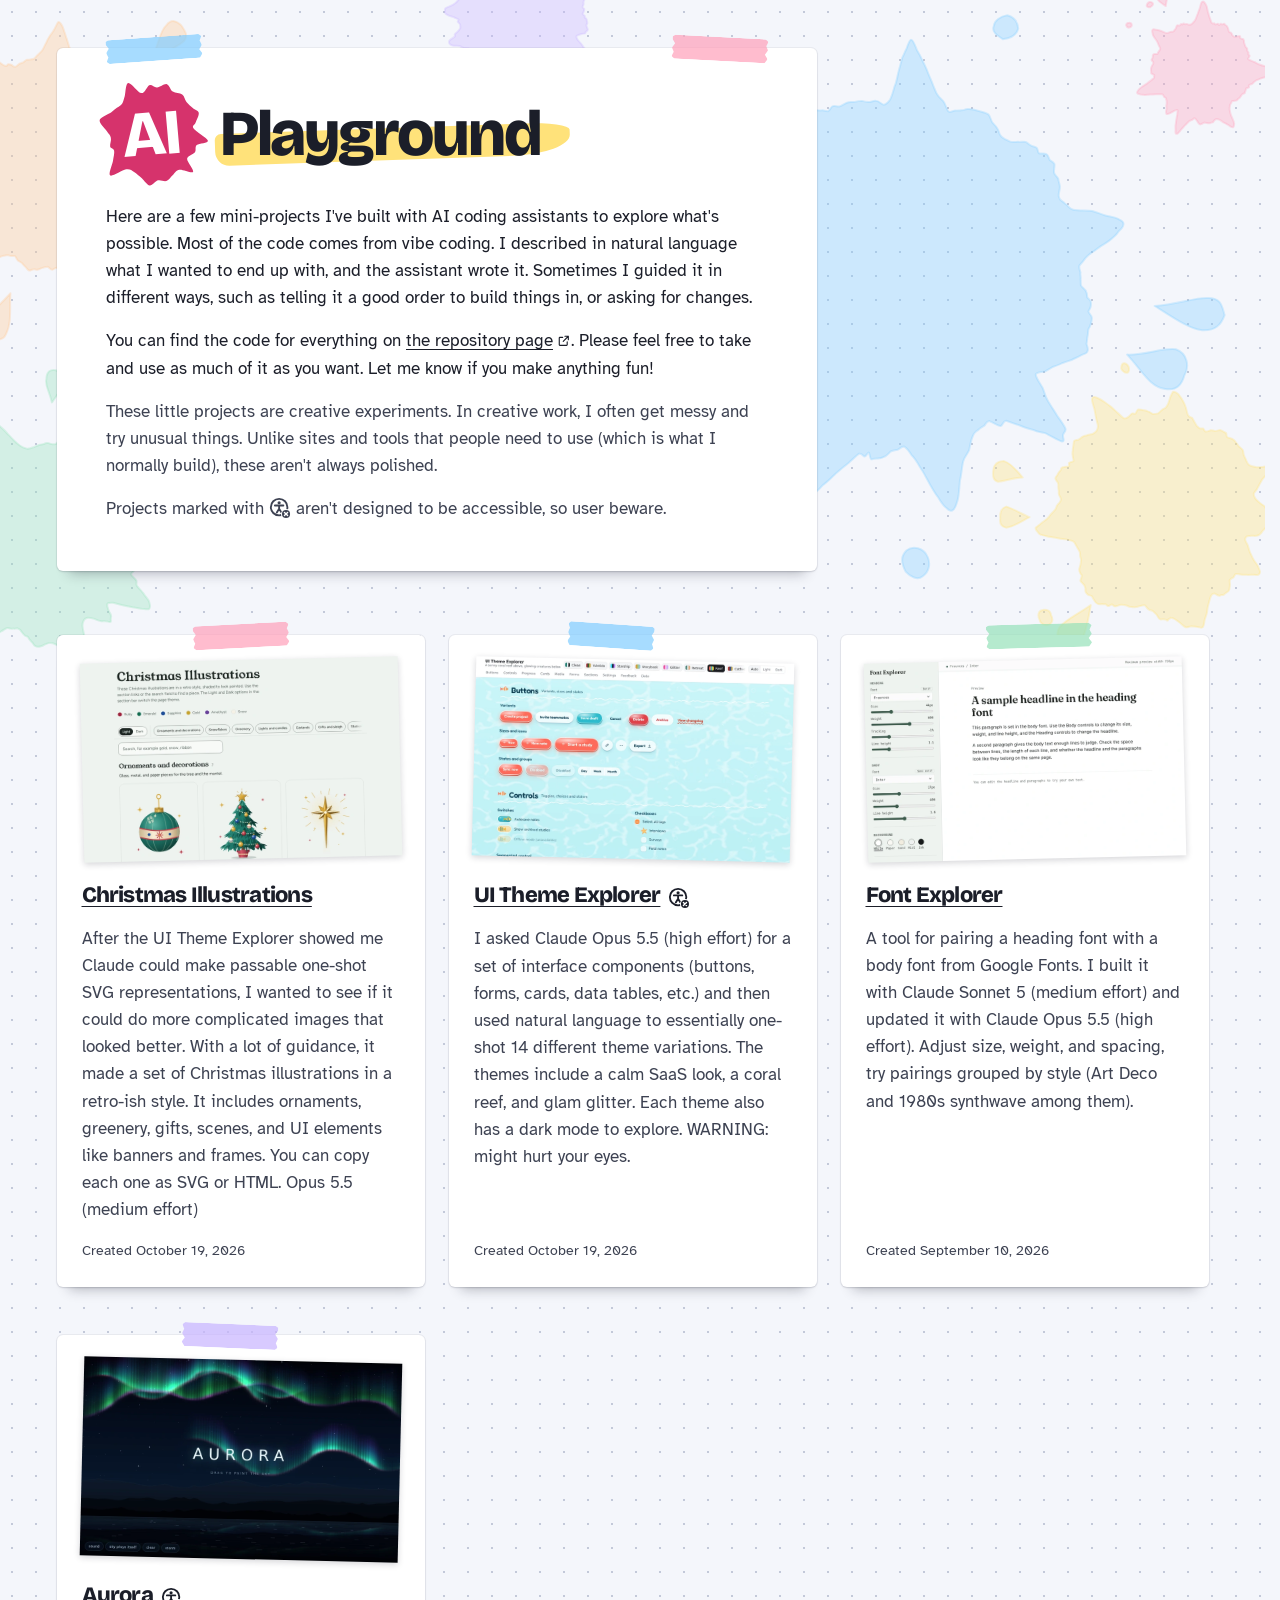
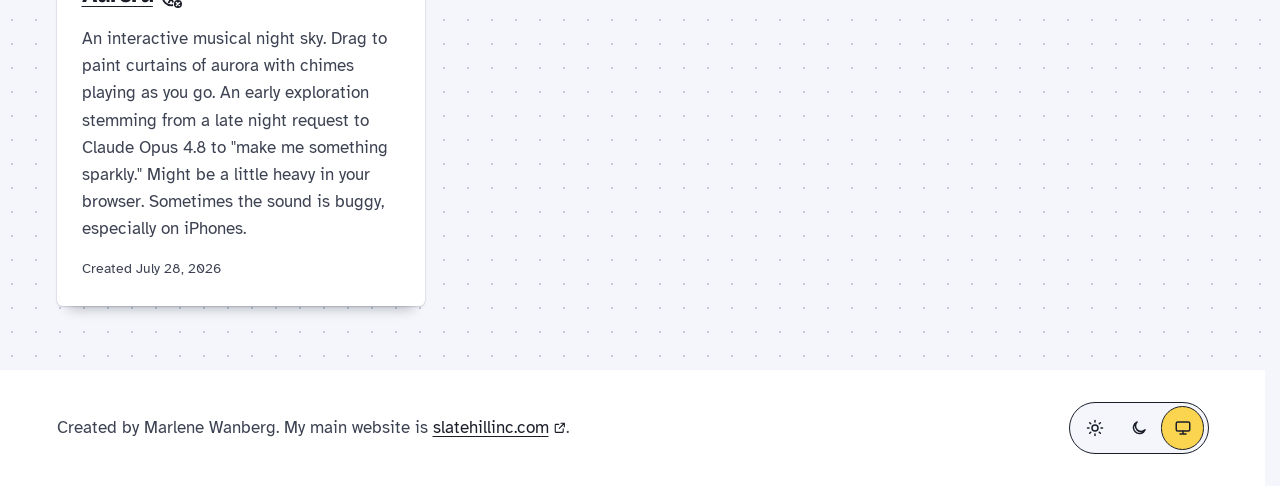
==== commit 2d0d91b5: "perf: serve card screenshots as smaller WebP" ====
--- a/index.html
+++ b/index.html
@@ -163,9 +163,9 @@
         <div class="card-main">
           <h2 class="card-title"><a class="card-link" href="christmas-illustrations/index.html">Christmas
               Illustrations</a></h2>
-          <img class="card-image" src="christmas-illustrations/preview.png"
+          <img class="card-image" src="christmas-illustrations/preview.webp"
             alt="The Christmas Illustrations page: a teal glass ornament with a cream band, a decorated tree, and a gold star, under a section bar and a search field."
-            width="1280" height="800">
+            width="800" height="500">
           <p class="card-description">After the UI Theme Explorer showed me Claude could make passable one-shot SVG
             representations, I wanted to see if it could do more complicated images that
             looked better. With a lot of guidance, it made a set of Christmas illustrations in a retro-ish style. It
@@ -185,9 +185,9 @@
                 <use href="#icon-a11y-off" />
               </svg><span class="a11y-flag-tip"><span class="a11y-flag-tip-body">Not designed to be
                   accessible</span></span></span></h2>
-          <img class="card-image" src="ui-theme-explorer/preview.png"
+          <img class="card-image" src="ui-theme-explorer/preview.webp"
             alt="The Reef theme: coral and teal rounded buttons and toggle switches with fish on them, on a rippling aqua background."
-            width="1280" height="800">
+            width="800" height="500">
           <p class="card-description">I asked Claude Opus 5.5 (high effort) for a set of interface components (buttons,
             forms, cards, data tables, etc.) and then used natural language to essentially one-shot 14 different theme
             variations. The themes include a calm SaaS look, a coral reef, and glam glitter. Each theme also has a dark
@@ -199,9 +199,9 @@
       <li class="card">
         <div class="card-main">
           <h2 class="card-title"><a class="card-link" href="font-explorer/index.html">Font Explorer</a></h2>
-          <img class="card-image" src="font-explorer/preview.png"
+          <img class="card-image" src="font-explorer/preview.webp"
             alt="Font controls in a side panel beside a sample headline set in Fraunces and two paragraphs set in Inter."
-            width="1280" height="800">
+            width="800" height="500">
           <p class="card-description">A tool for pairing a heading font with a body font from Google Fonts. I built it
             with Claude Sonnet 5 (medium effort) and updated it with Claude Opus 5.5 (high effort). Adjust size, weight,
             and spacing, try pairings grouped by style (Art Deco and 1980s synthwave among them).</p>
@@ -217,9 +217,9 @@
                 <use href="#icon-a11y-off" />
               </svg><span class="a11y-flag-tip"><span class="a11y-flag-tip-body">Not designed to be
                   accessible</span></span></span></h2>
-          <img class="card-image" src="aurora/preview.png"
+          <img class="card-image" src="aurora/preview.webp"
             alt="Green and violet aurora curtains over dark mountains and a lake, with the title &quot;Aurora&quot; and the prompt &quot;Drag to paint the sky.&quot;"
-            width="1280" height="800">
+            width="800" height="500">
           <p class="card-description">An interactive musical night sky. Drag to paint curtains of aurora with chimes
             playing as you go. An early exploration stemming from a late night request to Claude Opus 4.8 to "make me
             something sparkly." Might be a little heavy in your browser. Sometimes the sound is buggy, especially on
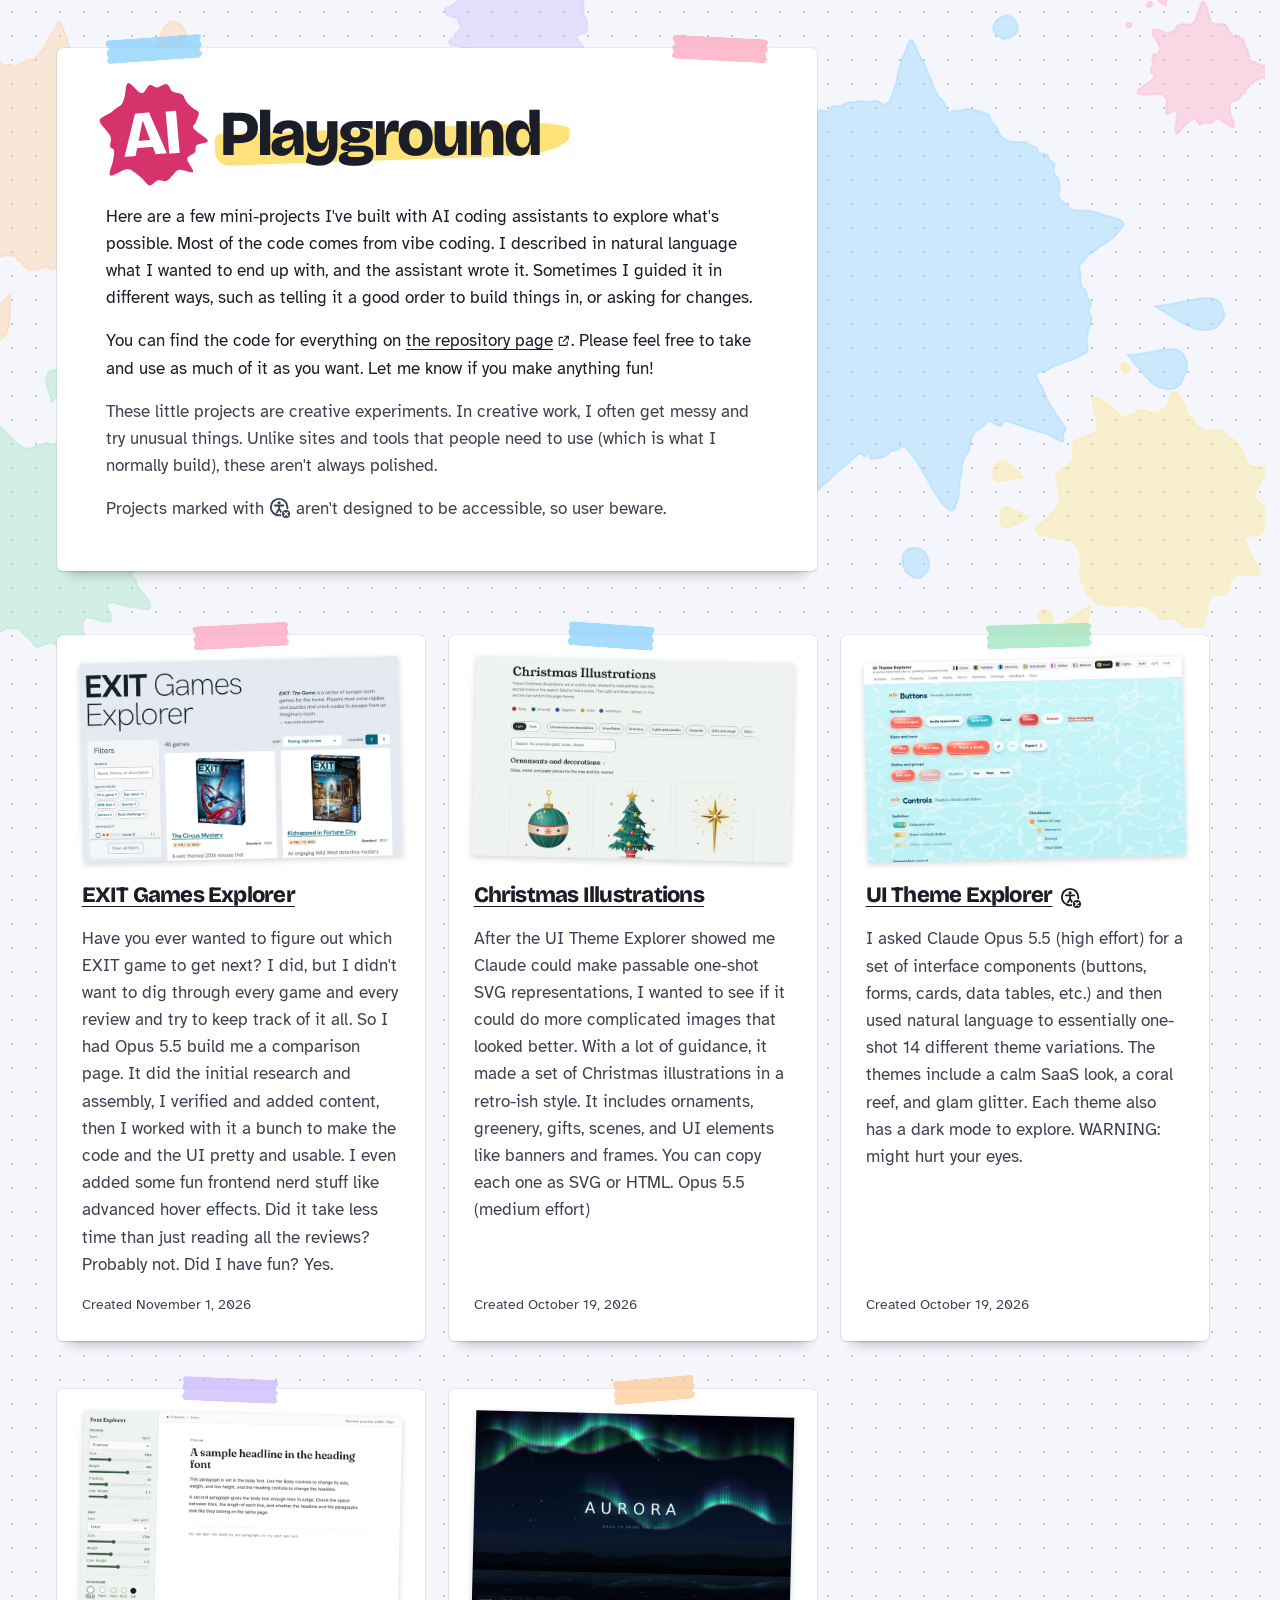
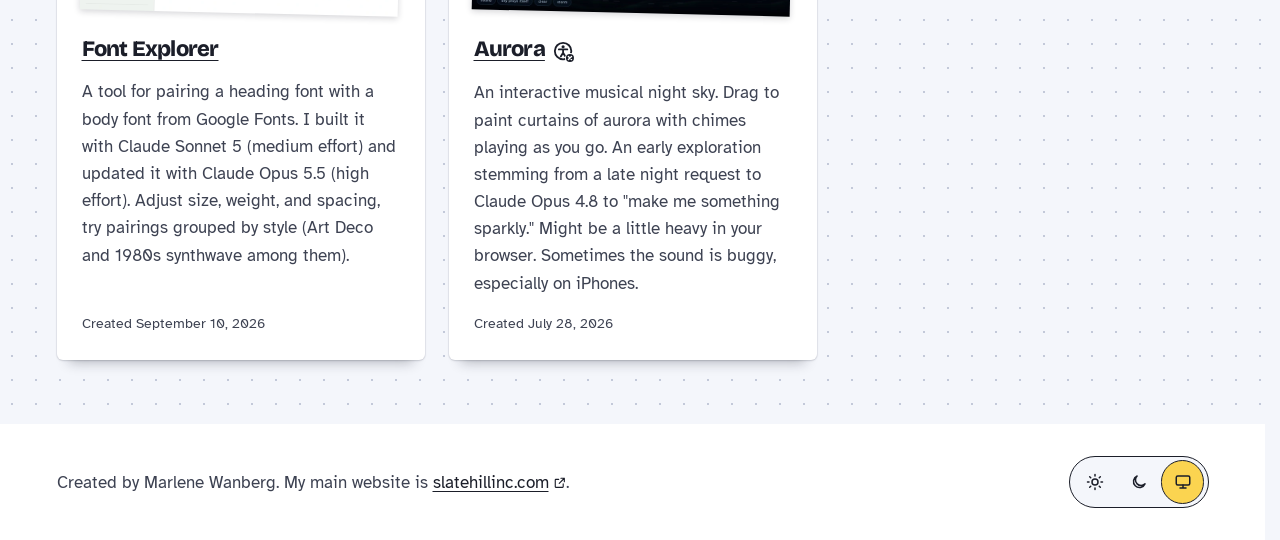
==== commit ffed1cf9: "feat: add the EXIT Games Explorer to the gallery - add its card first in the gallery with a light-th" ====
--- a/index.html
+++ b/index.html
@@ -161,9 +161,22 @@
     <ul class="gallery" role="list">
       <li class="card">
         <div class="card-main">
+          <h2 class="card-title"><a class="card-link" href="exit-games-explorer/index.html">EXIT Games Explorer</a></h2>
+          <img class="card-image" src="exit-games-explorer/preview.webp"
+            style="background-image: url([data-uri])"
+            alt="Screenshot of the top of the EXIT Games Explorer page: a large title beside the publisher's description, a Filters panel with search and quick picks, and the first two game cards with box photos, ratings and years."
+            width="800" height="500">
+          <p class="card-description">Have you ever wanted to figure out which EXIT game to get next? I did, but I didn't want to dig through every game and every review and try to keep track of it all. So I had Opus 5.5 build me a comparison page. It did the initial research and assembly, I verified and added content, then I worked with it a bunch to make the code and the UI pretty and usable. I even added some fun frontend nerd stuff like advanced hover effects. Did it take less time than just reading all the reviews? Probably not. Did I have fun? Yes.</p>
+          <p class="card-date">Created <time datetime="2026-11-01">November 1, 2026</time></p>
+        </div>
+      </li>
+
+      <li class="card">
+        <div class="card-main">
           <h2 class="card-title"><a class="card-link" href="christmas-illustrations/index.html">Christmas
               Illustrations</a></h2>
           <img class="card-image" src="christmas-illustrations/preview.webp"
+            style="background-image: url([data-uri])"
             alt="The Christmas Illustrations page: a teal glass ornament with a cream band, a decorated tree, and a gold star, under a section bar and a search field."
             width="800" height="500">
           <p class="card-description">After the UI Theme Explorer showed me Claude could make passable one-shot SVG
@@ -186,6 +199,7 @@
               </svg><span class="a11y-flag-tip"><span class="a11y-flag-tip-body">Not designed to be
                   accessible</span></span></span></h2>
           <img class="card-image" src="ui-theme-explorer/preview.webp"
+            style="background-image: url([data-uri])"
             alt="The Reef theme: coral and teal rounded buttons and toggle switches with fish on them, on a rippling aqua background."
             width="800" height="500">
           <p class="card-description">I asked Claude Opus 5.5 (high effort) for a set of interface components (buttons,
@@ -200,6 +214,7 @@
         <div class="card-main">
           <h2 class="card-title"><a class="card-link" href="font-explorer/index.html">Font Explorer</a></h2>
           <img class="card-image" src="font-explorer/preview.webp"
+            style="background-image: url([data-uri])"
             alt="Font controls in a side panel beside a sample headline set in Fraunces and two paragraphs set in Inter."
             width="800" height="500">
           <p class="card-description">A tool for pairing a heading font with a body font from Google Fonts. I built it
@@ -218,6 +233,7 @@
               </svg><span class="a11y-flag-tip"><span class="a11y-flag-tip-body">Not designed to be
                   accessible</span></span></span></h2>
           <img class="card-image" src="aurora/preview.webp"
+            style="background-image: url([data-uri])"
             alt="Green and violet aurora curtains over dark mountains and a lake, with the title &quot;Aurora&quot; and the prompt &quot;Drag to paint the sky.&quot;"
             width="800" height="500">
           <p class="card-description">An interactive musical night sky. Drag to paint curtains of aurora with chimes
--- a/styles.css
+++ b/styles.css
@@ -723,7 +723,10 @@
     inline-size: 100%;
     aspect-ratio: var(--card-image-ratio);
     object-fit: cover;
+    /* A card's inline background-image, a small blurred copy of its
+       screenshot, shows over this color until the screenshot loads. */
     background: var(--color-image-placeholder);
+    background-size: cover;
     box-shadow: var(--shadow-print);
     rotate: calc(var(--print-tilt) * var(--print-turn));
   }
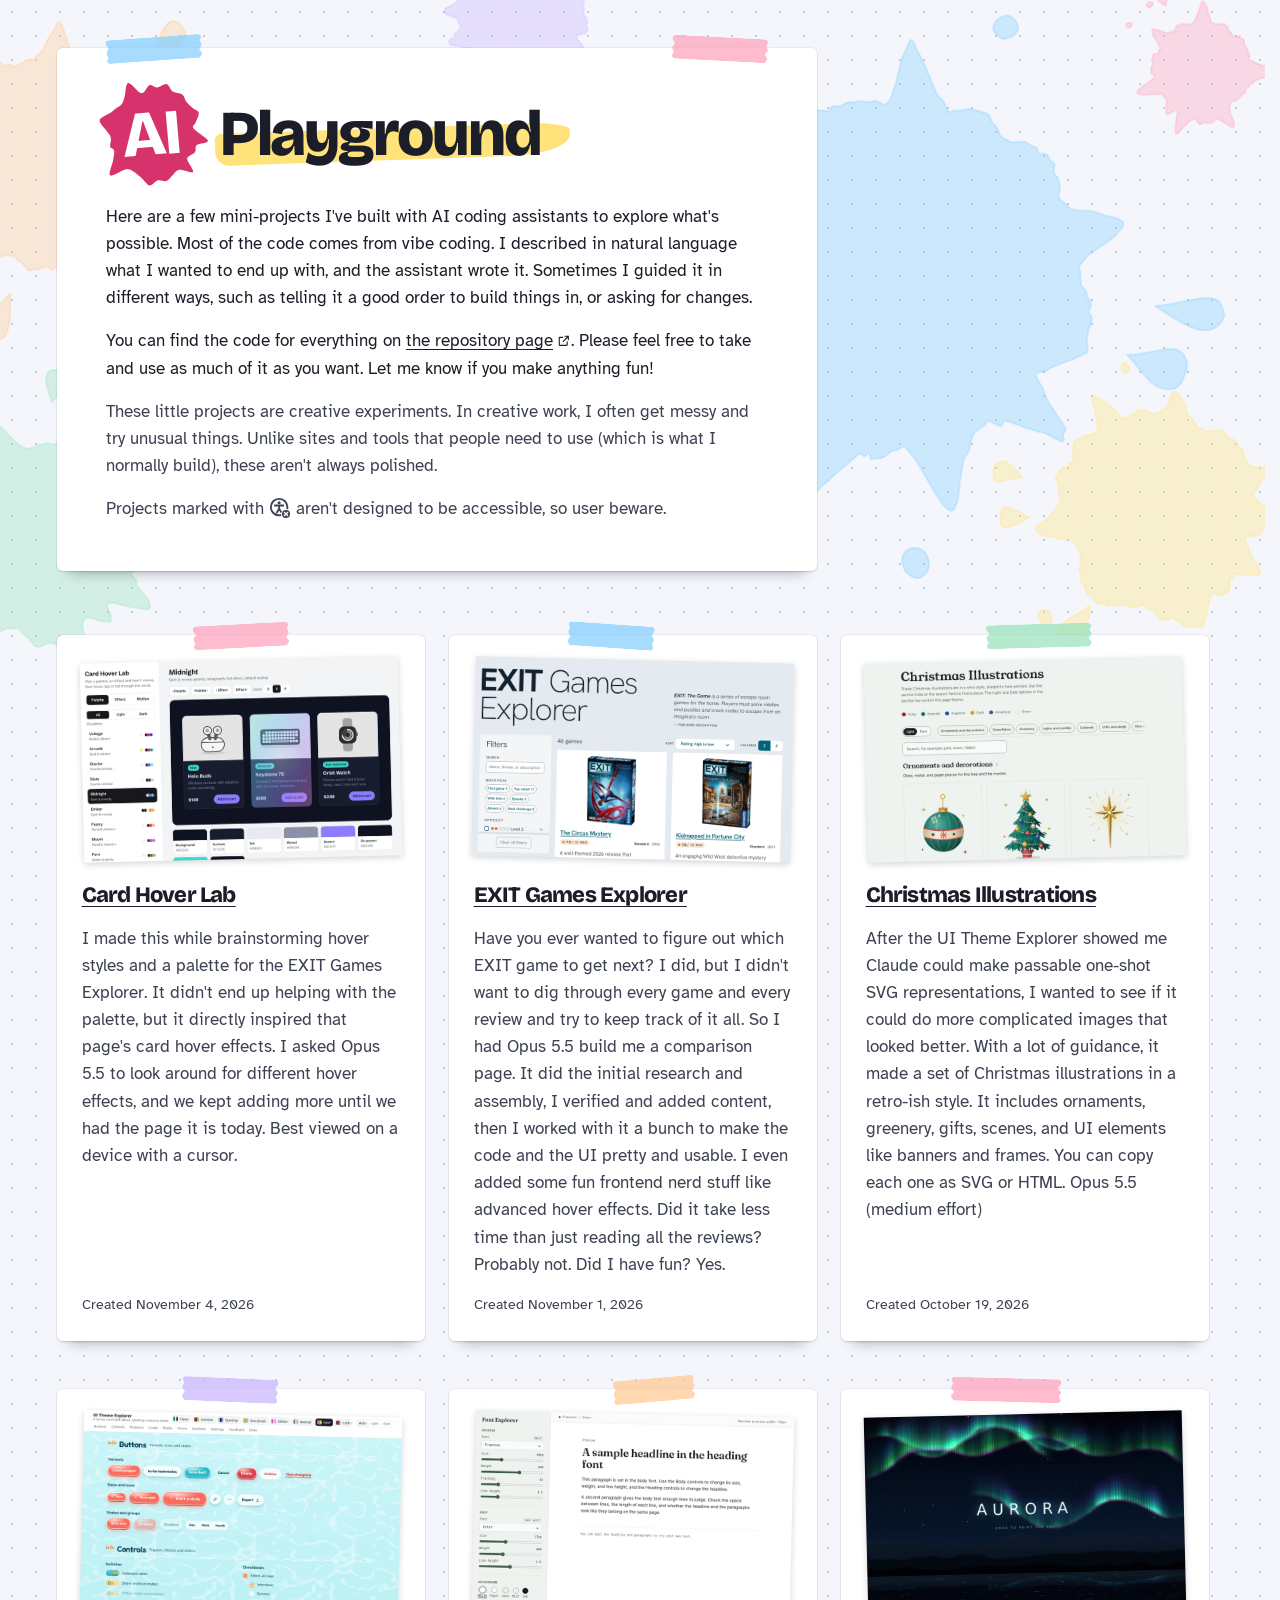
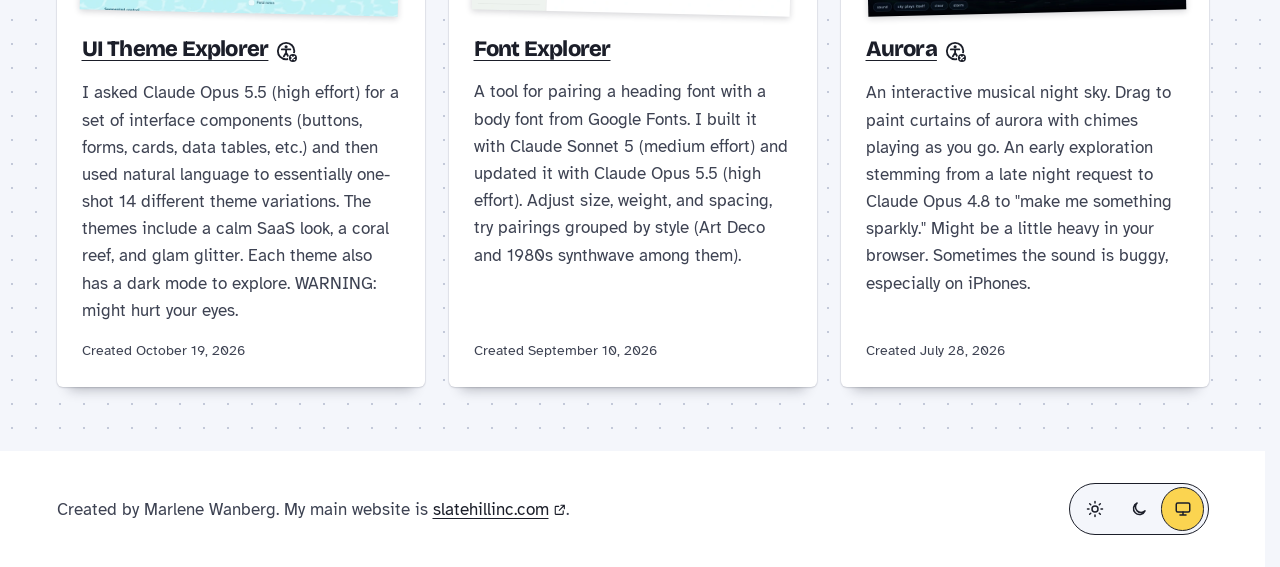
==== commit 525ec402: "feat: add Card Hover Lab to the playground - add a lab for card hover effects, palettes and motion w" ====
--- a/index.html
+++ b/index.html
@@ -161,6 +161,18 @@
     <ul class="gallery" role="list">
       <li class="card">
         <div class="card-main">
+          <h2 class="card-title"><a class="card-link" href="card-hover-lab/index.html">Card Hover Lab</a></h2>
+          <img class="card-image" src="card-hover-lab/preview.webp"
+            style="background-image: url([data-uri])"
+            alt="Screenshot of Card Hover Lab: a settings sidebar with palettes beside three product cards on a dark navy stage, the middle card washed in a pastel holographic sheen."
+            width="800" height="500">
+          <p class="card-description">I made this while brainstorming hover styles and a palette for the EXIT Games Explorer. It didn't end up helping with the palette, but it directly inspired that page's card hover effects. I asked Opus 5.5 to look around for different hover effects, and we kept adding more until we had the page it is today. Best viewed on a device with a cursor.</p>
+          <p class="card-date">Created <time datetime="2026-11-04">November 4, 2026</time></p>
+        </div>
+      </li>
+
+      <li class="card">
+        <div class="card-main">
           <h2 class="card-title"><a class="card-link" href="exit-games-explorer/index.html">EXIT Games Explorer</a></h2>
           <img class="card-image" src="exit-games-explorer/preview.webp"
             style="background-image: url([data-uri])"
